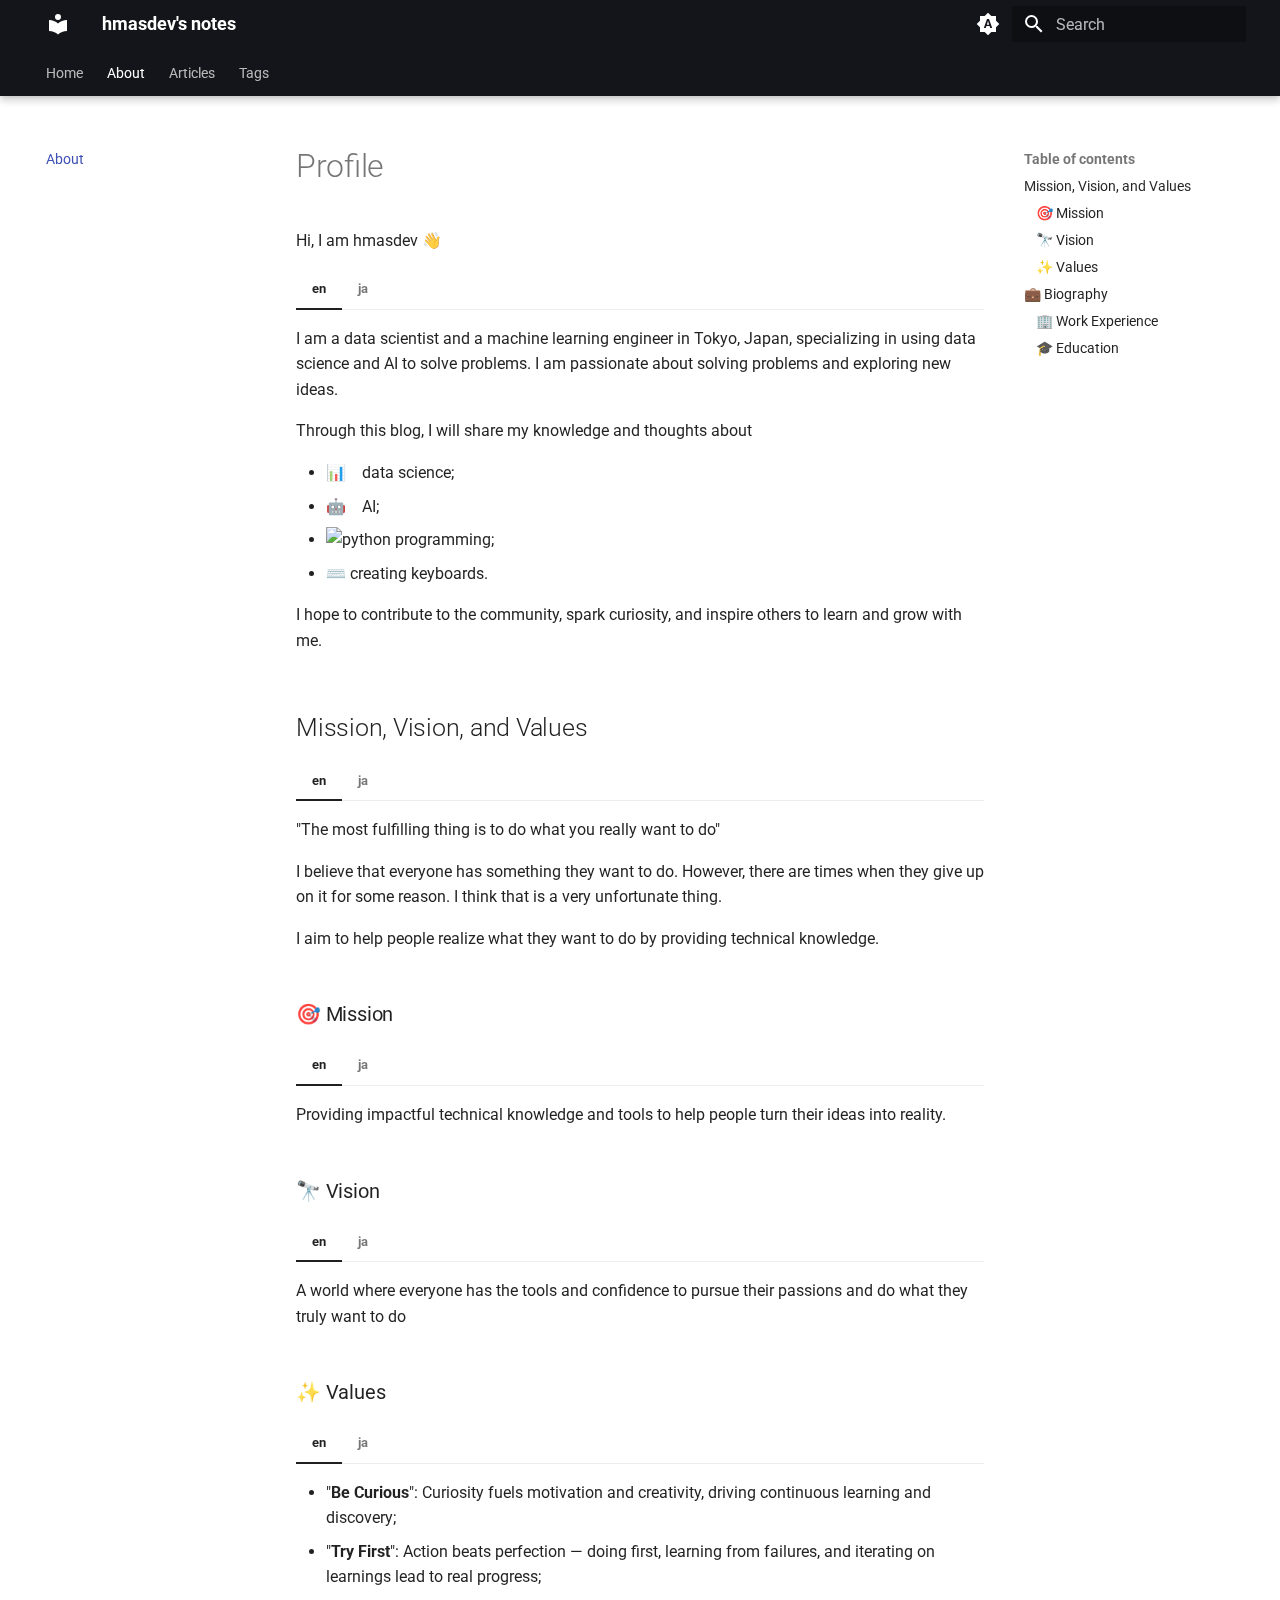
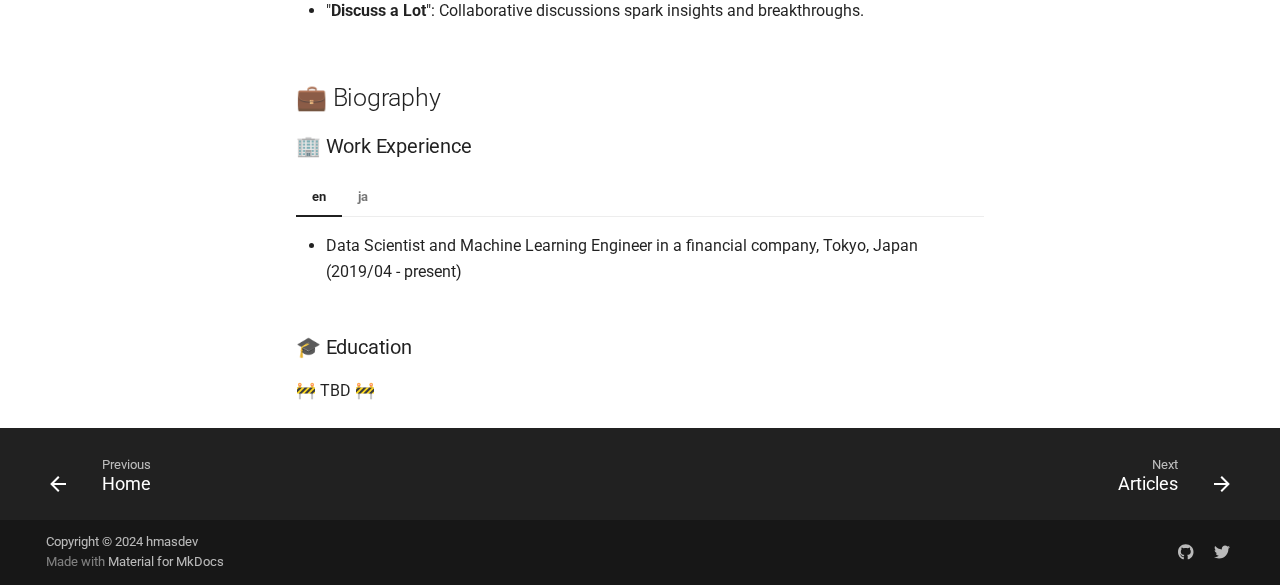
==== about/index.html @ c52a6cc3 "Deployed 535b705 with MkDocs version: 1.6.1" ====
<!doctype html>
<html lang="en" class="no-js">
  <head>
    
      <meta charset="utf-8">
      <meta name="viewport" content="width=device-width,initial-scale=1">
      
      
      
      
        <link rel="prev" href="..">
      
      
        <link rel="next" href="../articles/">
      
      
      <link rel="icon" href="../assets/images/favicon.png">
      <meta name="generator" content="mkdocs-1.6.1, mkdocs-material-9.5.45">
    
    
      
        <title>About - hmasdev's notes</title>
      
    
    
      <link rel="stylesheet" href="../assets/stylesheets/main.0253249f.min.css">
      
        
        <link rel="stylesheet" href="../assets/stylesheets/palette.06af60db.min.css">
      
      


    
    
      
    
    
      
        
        
        <link rel="preconnect" href="https://fonts.gstatic.com" crossorigin>
        <link rel="stylesheet" href="https://fonts.googleapis.com/css?family=Roboto:300,300i,400,400i,700,700i%7CRoboto+Mono:400,400i,700,700i&display=fallback">
        <style>:root{--md-text-font:"Roboto";--md-code-font:"Roboto Mono"}</style>
      
    
    
      <link rel="stylesheet" href="https://unpkg.com/katex@0/dist/katex.min.css">
    
      <link rel="stylesheet" href="https://cdn.jsdelivr.net/gh/devicons/devicon@latest/devicon.min.css">
    
    <script>__md_scope=new URL("..",location),__md_hash=e=>[...e].reduce(((e,_)=>(e<<5)-e+_.charCodeAt(0)),0),__md_get=(e,_=localStorage,t=__md_scope)=>JSON.parse(_.getItem(t.pathname+"."+e)),__md_set=(e,_,t=localStorage,a=__md_scope)=>{try{t.setItem(a.pathname+"."+e,JSON.stringify(_))}catch(e){}}</script>
    
      

    
    
    
  </head>
  
  
    
    
      
    
    
    
    
    <body dir="ltr" data-md-color-scheme="default" data-md-color-primary="black" data-md-color-accent="indigo">
  
    
    <input class="md-toggle" data-md-toggle="drawer" type="checkbox" id="__drawer" autocomplete="off">
    <input class="md-toggle" data-md-toggle="search" type="checkbox" id="__search" autocomplete="off">
    <label class="md-overlay" for="__drawer"></label>
    <div data-md-component="skip">
      
        
        <a href="#profile" class="md-skip">
          Skip to content
        </a>
      
    </div>
    <div data-md-component="announce">
      
    </div>
    
    
      

  

<header class="md-header md-header--shadow md-header--lifted" data-md-component="header">
  <nav class="md-header__inner md-grid" aria-label="Header">
    <a href=".." title="hmasdev&#39;s notes" class="md-header__button md-logo" aria-label="hmasdev's notes" data-md-component="logo">
      
  
  <svg xmlns="http://www.w3.org/2000/svg" viewBox="0 0 24 24"><path d="M12 8a3 3 0 0 0 3-3 3 3 0 0 0-3-3 3 3 0 0 0-3 3 3 3 0 0 0 3 3m0 3.54C9.64 9.35 6.5 8 3 8v11c3.5 0 6.64 1.35 9 3.54 2.36-2.19 5.5-3.54 9-3.54V8c-3.5 0-6.64 1.35-9 3.54"/></svg>

    </a>
    <label class="md-header__button md-icon" for="__drawer">
      
      <svg xmlns="http://www.w3.org/2000/svg" viewBox="0 0 24 24"><path d="M3 6h18v2H3zm0 5h18v2H3zm0 5h18v2H3z"/></svg>
    </label>
    <div class="md-header__title" data-md-component="header-title">
      <div class="md-header__ellipsis">
        <div class="md-header__topic">
          <span class="md-ellipsis">
            hmasdev's notes
          </span>
        </div>
        <div class="md-header__topic" data-md-component="header-topic">
          <span class="md-ellipsis">
            
              About
            
          </span>
        </div>
      </div>
    </div>
    
      
        <form class="md-header__option" data-md-component="palette">
  
    
    
    
    <input class="md-option" data-md-color-media="(prefers-color-scheme)" data-md-color-scheme="default" data-md-color-primary="black" data-md-color-accent="indigo"  aria-label="Switch to light mode"  type="radio" name="__palette" id="__palette_0">
    
      <label class="md-header__button md-icon" title="Switch to light mode" for="__palette_1" hidden>
        <svg xmlns="http://www.w3.org/2000/svg" viewBox="0 0 24 24"><path d="m14.3 16-.7-2h-3.2l-.7 2H7.8L11 7h2l3.2 9zM20 8.69V4h-4.69L12 .69 8.69 4H4v4.69L.69 12 4 15.31V20h4.69L12 23.31 15.31 20H20v-4.69L23.31 12zm-9.15 3.96h2.3L12 9z"/></svg>
      </label>
    
  
    
    
    
    <input class="md-option" data-md-color-media="(prefers-color-scheme: light)" data-md-color-scheme="default" data-md-color-primary="black" data-md-color-accent="indigo"  aria-label="Switch to dark mode"  type="radio" name="__palette" id="__palette_1">
    
      <label class="md-header__button md-icon" title="Switch to dark mode" for="__palette_2" hidden>
        <svg xmlns="http://www.w3.org/2000/svg" viewBox="0 0 24 24"><path d="M12 8a4 4 0 0 0-4 4 4 4 0 0 0 4 4 4 4 0 0 0 4-4 4 4 0 0 0-4-4m0 10a6 6 0 0 1-6-6 6 6 0 0 1 6-6 6 6 0 0 1 6 6 6 6 0 0 1-6 6m8-9.31V4h-4.69L12 .69 8.69 4H4v4.69L.69 12 4 15.31V20h4.69L12 23.31 15.31 20H20v-4.69L23.31 12z"/></svg>
      </label>
    
  
    
    
    
    <input class="md-option" data-md-color-media="(prefers-color-scheme: dark)" data-md-color-scheme="slate" data-md-color-primary="black" data-md-color-accent="indigo"  aria-label="Switch to system preference"  type="radio" name="__palette" id="__palette_2">
    
      <label class="md-header__button md-icon" title="Switch to system preference" for="__palette_0" hidden>
        <svg xmlns="http://www.w3.org/2000/svg" viewBox="0 0 24 24"><path d="M9 2c-1.05 0-2.05.16-3 .46 4.06 1.27 7 5.04 7 9.54s-2.94 8.27-7 9.54c.95.3 1.95.46 3 .46a10 10 0 0 0 10-10A10 10 0 0 0 9 2"/></svg>
      </label>
    
  
</form>
      
    
    
      <script>var palette=__md_get("__palette");if(palette&&palette.color){if("(prefers-color-scheme)"===palette.color.media){var media=matchMedia("(prefers-color-scheme: light)"),input=document.querySelector(media.matches?"[data-md-color-media='(prefers-color-scheme: light)']":"[data-md-color-media='(prefers-color-scheme: dark)']");palette.color.media=input.getAttribute("data-md-color-media"),palette.color.scheme=input.getAttribute("data-md-color-scheme"),palette.color.primary=input.getAttribute("data-md-color-primary"),palette.color.accent=input.getAttribute("data-md-color-accent")}for(var[key,value]of Object.entries(palette.color))document.body.setAttribute("data-md-color-"+key,value)}</script>
    
    
    
      <label class="md-header__button md-icon" for="__search">
        
        <svg xmlns="http://www.w3.org/2000/svg" viewBox="0 0 24 24"><path d="M9.5 3A6.5 6.5 0 0 1 16 9.5c0 1.61-.59 3.09-1.56 4.23l.27.27h.79l5 5-1.5 1.5-5-5v-.79l-.27-.27A6.52 6.52 0 0 1 9.5 16 6.5 6.5 0 0 1 3 9.5 6.5 6.5 0 0 1 9.5 3m0 2C7 5 5 7 5 9.5S7 14 9.5 14 14 12 14 9.5 12 5 9.5 5"/></svg>
      </label>
      <div class="md-search" data-md-component="search" role="dialog">
  <label class="md-search__overlay" for="__search"></label>
  <div class="md-search__inner" role="search">
    <form class="md-search__form" name="search">
      <input type="text" class="md-search__input" name="query" aria-label="Search" placeholder="Search" autocapitalize="off" autocorrect="off" autocomplete="off" spellcheck="false" data-md-component="search-query" required>
      <label class="md-search__icon md-icon" for="__search">
        
        <svg xmlns="http://www.w3.org/2000/svg" viewBox="0 0 24 24"><path d="M9.5 3A6.5 6.5 0 0 1 16 9.5c0 1.61-.59 3.09-1.56 4.23l.27.27h.79l5 5-1.5 1.5-5-5v-.79l-.27-.27A6.52 6.52 0 0 1 9.5 16 6.5 6.5 0 0 1 3 9.5 6.5 6.5 0 0 1 9.5 3m0 2C7 5 5 7 5 9.5S7 14 9.5 14 14 12 14 9.5 12 5 9.5 5"/></svg>
        
        <svg xmlns="http://www.w3.org/2000/svg" viewBox="0 0 24 24"><path d="M20 11v2H8l5.5 5.5-1.42 1.42L4.16 12l7.92-7.92L13.5 5.5 8 11z"/></svg>
      </label>
      <nav class="md-search__options" aria-label="Search">
        
        <button type="reset" class="md-search__icon md-icon" title="Clear" aria-label="Clear" tabindex="-1">
          
          <svg xmlns="http://www.w3.org/2000/svg" viewBox="0 0 24 24"><path d="M19 6.41 17.59 5 12 10.59 6.41 5 5 6.41 10.59 12 5 17.59 6.41 19 12 13.41 17.59 19 19 17.59 13.41 12z"/></svg>
        </button>
      </nav>
      
    </form>
    <div class="md-search__output">
      <div class="md-search__scrollwrap" tabindex="0" data-md-scrollfix>
        <div class="md-search-result" data-md-component="search-result">
          <div class="md-search-result__meta">
            Initializing search
          </div>
          <ol class="md-search-result__list" role="presentation"></ol>
        </div>
      </div>
    </div>
  </div>
</div>
    
    
  </nav>
  
    
      
<nav class="md-tabs" aria-label="Tabs" data-md-component="tabs">
  <div class="md-grid">
    <ul class="md-tabs__list">
      
        
  
  
  
    <li class="md-tabs__item">
      <a href=".." class="md-tabs__link">
        
  
    
  
  Home

      </a>
    </li>
  

      
        
  
  
    
  
  
    <li class="md-tabs__item md-tabs__item--active">
      <a href="./" class="md-tabs__link">
        
  
    
  
  About

      </a>
    </li>
  

      
        
  
  
  
    
    
      <li class="md-tabs__item">
        <a href="../articles/" class="md-tabs__link">
          
  
    
  
  Articles

        </a>
      </li>
    
  

      
        
  
  
  
    <li class="md-tabs__item">
      <a href="../tags/" class="md-tabs__link">
        
  
    
  
  Tags

      </a>
    </li>
  

      
    </ul>
  </div>
</nav>
    
  
</header>
    
    <div class="md-container" data-md-component="container">
      
      
        
      
      <main class="md-main" data-md-component="main">
        <div class="md-main__inner md-grid">
          
            
              
              <div class="md-sidebar md-sidebar--primary" data-md-component="sidebar" data-md-type="navigation" >
                <div class="md-sidebar__scrollwrap">
                  <div class="md-sidebar__inner">
                    


  


<nav class="md-nav md-nav--primary md-nav--lifted" aria-label="Navigation" data-md-level="0">
  <label class="md-nav__title" for="__drawer">
    <a href=".." title="hmasdev&#39;s notes" class="md-nav__button md-logo" aria-label="hmasdev's notes" data-md-component="logo">
      
  
  <svg xmlns="http://www.w3.org/2000/svg" viewBox="0 0 24 24"><path d="M12 8a3 3 0 0 0 3-3 3 3 0 0 0-3-3 3 3 0 0 0-3 3 3 3 0 0 0 3 3m0 3.54C9.64 9.35 6.5 8 3 8v11c3.5 0 6.64 1.35 9 3.54 2.36-2.19 5.5-3.54 9-3.54V8c-3.5 0-6.64 1.35-9 3.54"/></svg>

    </a>
    hmasdev's notes
  </label>
  
  <ul class="md-nav__list" data-md-scrollfix>
    
      
      
  
  
  
  
    <li class="md-nav__item">
      <a href=".." class="md-nav__link">
        
  
  <span class="md-ellipsis">
    Home
  </span>
  

      </a>
    </li>
  

    
      
      
  
  
    
  
  
  
    <li class="md-nav__item md-nav__item--active">
      
      <input class="md-nav__toggle md-toggle" type="checkbox" id="__toc">
      
      
        
      
      
        <label class="md-nav__link md-nav__link--active" for="__toc">
          
  
  <span class="md-ellipsis">
    About
  </span>
  

          <span class="md-nav__icon md-icon"></span>
        </label>
      
      <a href="./" class="md-nav__link md-nav__link--active">
        
  
  <span class="md-ellipsis">
    About
  </span>
  

      </a>
      
        

<nav class="md-nav md-nav--secondary" aria-label="Table of contents">
  
  
  
    
  
  
    <label class="md-nav__title" for="__toc">
      <span class="md-nav__icon md-icon"></span>
      Table of contents
    </label>
    <ul class="md-nav__list" data-md-component="toc" data-md-scrollfix>
      
        <li class="md-nav__item">
  <a href="#mission-vision-and-values" class="md-nav__link">
    <span class="md-ellipsis">
      Mission, Vision, and Values
    </span>
  </a>
  
    <nav class="md-nav" aria-label="Mission, Vision, and Values">
      <ul class="md-nav__list">
        
          <li class="md-nav__item">
  <a href="#mission" class="md-nav__link">
    <span class="md-ellipsis">
      🎯 Mission
    </span>
  </a>
  
</li>
        
          <li class="md-nav__item">
  <a href="#vision" class="md-nav__link">
    <span class="md-ellipsis">
      🔭 Vision
    </span>
  </a>
  
</li>
        
          <li class="md-nav__item">
  <a href="#values" class="md-nav__link">
    <span class="md-ellipsis">
      ✨ Values
    </span>
  </a>
  
</li>
        
      </ul>
    </nav>
  
</li>
      
        <li class="md-nav__item">
  <a href="#biography" class="md-nav__link">
    <span class="md-ellipsis">
      💼 Biography
    </span>
  </a>
  
    <nav class="md-nav" aria-label="💼 Biography">
      <ul class="md-nav__list">
        
          <li class="md-nav__item">
  <a href="#work-experience" class="md-nav__link">
    <span class="md-ellipsis">
      🏢 Work Experience
    </span>
  </a>
  
</li>
        
          <li class="md-nav__item">
  <a href="#education" class="md-nav__link">
    <span class="md-ellipsis">
      🎓 Education
    </span>
  </a>
  
</li>
        
      </ul>
    </nav>
  
</li>
      
    </ul>
  
</nav>
      
    </li>
  

    
      
      
  
  
  
  
    
    
      
        
          
        
      
        
          
        
      
        
      
        
      
    
    
      
      
        
      
    
    
    <li class="md-nav__item md-nav__item--nested">
      
        
        
        <input class="md-nav__toggle md-toggle " type="checkbox" id="__nav_3" >
        
          
          
          <div class="md-nav__link md-nav__container">
            <a href="../articles/" class="md-nav__link ">
              
  
  <span class="md-ellipsis">
    Articles
  </span>
  

            </a>
            
              
              <label class="md-nav__link " for="__nav_3" id="__nav_3_label" tabindex="0">
                <span class="md-nav__icon md-icon"></span>
              </label>
            
          </div>
        
        <nav class="md-nav" data-md-level="1" aria-labelledby="__nav_3_label" aria-expanded="false">
          <label class="md-nav__title" for="__nav_3">
            <span class="md-nav__icon md-icon"></span>
            Articles
          </label>
          <ul class="md-nav__list" data-md-scrollfix>
            
              
            
              
                
  
  
  
  
    <li class="md-nav__item">
      <a href="../articles/externals/" class="md-nav__link">
        
  
  <span class="md-ellipsis">
    Externalss
  </span>
  

      </a>
    </li>
  

              
            
              
                
  
  
  
  
    
    
      
        
      
    
    
      
      
        
      
    
    
    <li class="md-nav__item md-nav__item--nested">
      
        
        
        <input class="md-nav__toggle md-toggle " type="checkbox" id="__nav_3_3" >
        
          
          <label class="md-nav__link" for="__nav_3_3" id="__nav_3_3_label" tabindex="0">
            
  
  <span class="md-ellipsis">
    Archive
  </span>
  

            <span class="md-nav__icon md-icon"></span>
          </label>
        
        <nav class="md-nav" data-md-level="2" aria-labelledby="__nav_3_3_label" aria-expanded="false">
          <label class="md-nav__title" for="__nav_3_3">
            <span class="md-nav__icon md-icon"></span>
            Archive
          </label>
          <ul class="md-nav__list" data-md-scrollfix>
            
              
                
  
  
  
    
  
  
    <li class="md-nav__item">
      <a href="../articles/archive/2024/" class="md-nav__link">
        
  
  <span class="md-ellipsis">
    2024
  </span>
  

      </a>
    </li>
  

              
            
          </ul>
        </nav>
      
    </li>
  

              
            
              
                
  
  
  
  
    
    
      
        
      
    
    
      
      
        
      
    
    
    <li class="md-nav__item md-nav__item--nested">
      
        
        
        <input class="md-nav__toggle md-toggle " type="checkbox" id="__nav_3_4" >
        
          
          <label class="md-nav__link" for="__nav_3_4" id="__nav_3_4_label" tabindex="0">
            
  
  <span class="md-ellipsis">
    Categories
  </span>
  

            <span class="md-nav__icon md-icon"></span>
          </label>
        
        <nav class="md-nav" data-md-level="2" aria-labelledby="__nav_3_4_label" aria-expanded="false">
          <label class="md-nav__title" for="__nav_3_4">
            <span class="md-nav__icon md-icon"></span>
            Categories
          </label>
          <ul class="md-nav__list" data-md-scrollfix>
            
              
                
  
  
  
    
  
  
    <li class="md-nav__item">
      <a href="../articles/category/data-science/" class="md-nav__link">
        
  
  <span class="md-ellipsis">
    Data Science
  </span>
  

      </a>
    </li>
  

              
            
          </ul>
        </nav>
      
    </li>
  

              
            
          </ul>
        </nav>
      
    </li>
  

    
      
      
  
  
  
  
    <li class="md-nav__item">
      <a href="../tags/" class="md-nav__link">
        
  
  <span class="md-ellipsis">
    Tags
  </span>
  

      </a>
    </li>
  

    
  </ul>
</nav>
                  </div>
                </div>
              </div>
            
            
              
              <div class="md-sidebar md-sidebar--secondary" data-md-component="sidebar" data-md-type="toc" >
                <div class="md-sidebar__scrollwrap">
                  <div class="md-sidebar__inner">
                    

<nav class="md-nav md-nav--secondary" aria-label="Table of contents">
  
  
  
    
  
  
    <label class="md-nav__title" for="__toc">
      <span class="md-nav__icon md-icon"></span>
      Table of contents
    </label>
    <ul class="md-nav__list" data-md-component="toc" data-md-scrollfix>
      
        <li class="md-nav__item">
  <a href="#mission-vision-and-values" class="md-nav__link">
    <span class="md-ellipsis">
      Mission, Vision, and Values
    </span>
  </a>
  
    <nav class="md-nav" aria-label="Mission, Vision, and Values">
      <ul class="md-nav__list">
        
          <li class="md-nav__item">
  <a href="#mission" class="md-nav__link">
    <span class="md-ellipsis">
      🎯 Mission
    </span>
  </a>
  
</li>
        
          <li class="md-nav__item">
  <a href="#vision" class="md-nav__link">
    <span class="md-ellipsis">
      🔭 Vision
    </span>
  </a>
  
</li>
        
          <li class="md-nav__item">
  <a href="#values" class="md-nav__link">
    <span class="md-ellipsis">
      ✨ Values
    </span>
  </a>
  
</li>
        
      </ul>
    </nav>
  
</li>
      
        <li class="md-nav__item">
  <a href="#biography" class="md-nav__link">
    <span class="md-ellipsis">
      💼 Biography
    </span>
  </a>
  
    <nav class="md-nav" aria-label="💼 Biography">
      <ul class="md-nav__list">
        
          <li class="md-nav__item">
  <a href="#work-experience" class="md-nav__link">
    <span class="md-ellipsis">
      🏢 Work Experience
    </span>
  </a>
  
</li>
        
          <li class="md-nav__item">
  <a href="#education" class="md-nav__link">
    <span class="md-ellipsis">
      🎓 Education
    </span>
  </a>
  
</li>
        
      </ul>
    </nav>
  
</li>
      
    </ul>
  
</nav>
                  </div>
                </div>
              </div>
            
          
          
            <div class="md-content" data-md-component="content">
              <article class="md-content__inner md-typeset">
                
                  


<h1 id="profile">Profile</h1>
<p>Hi, I am hmasdev 👋</p>
<div class="tabbed-set tabbed-alternate" data-tabs="1:2"><input checked="checked" id="__tabbed_1_1" name="__tabbed_1" type="radio" /><input id="__tabbed_1_2" name="__tabbed_1" type="radio" /><div class="tabbed-labels"><label for="__tabbed_1_1">en</label><label for="__tabbed_1_2">ja</label></div>
<div class="tabbed-content">
<div class="tabbed-block">
<p>I am a data scientist and a machine learning engineer in Tokyo, Japan, specializing in using data science and AI to solve problems.
I am passionate about solving problems and exploring new ideas.</p>
<p>Through this blog, I will share my knowledge and thoughts about</p>
<ul>
<li>📊　data science;</li>
<li>🤖　AI;</li>
<li><img src="https://cdn.jsdelivr.net/gh/devicons/devicon@latest/icons/python/python-original.svg" alt="python" width="20" height="20"/>  programming;</li>
<li>⌨️ creating keyboards.</li>
</ul>
<p>I hope to contribute to the community, spark curiosity, and inspire others to learn and grow with me.</p>
</div>
<div class="tabbed-block">
<p>東京在住のデータサイエンティスト・機械学習エンジニア。</p>
<p>データサイエンスやAIを用いた課題解決、新しいアイデアの探求に奮闘。</p>
<p>このブログを通じて、以下のテーマのついてメモ・忘備録を執筆していきます。</p>
<ul>
<li>📊 データサイエンス、</li>
<li>🤖 AI、</li>
<li><img src="https://cdn.jsdelivr.net/gh/devicons/devicon@latest/icons/python/python-original.svg" alt="python" width="20" height="20"/>  プログラミング、</li>
<li>自作キーボード ⌨️。</li>
</ul>
<p>技術コミュニティへの貢献し、他の方々が学び、成長の機会に繋がれば...！</p>
</div>
</div>
</div>
<h2 id="mission-vision-and-values">Mission, Vision, and Values</h2>
<div class="tabbed-set tabbed-alternate" data-tabs="2:2"><input checked="checked" id="__tabbed_2_1" name="__tabbed_2" type="radio" /><input id="__tabbed_2_2" name="__tabbed_2" type="radio" /><div class="tabbed-labels"><label for="__tabbed_2_1">en</label><label for="__tabbed_2_2">ja</label></div>
<div class="tabbed-content">
<div class="tabbed-block">
<p>"The most fulfilling thing is to do what you really want to do"</p>
<p>I believe that everyone has something they want to do. However, there are times when they give up on it for some reason. I think that is a very unfortunate thing.</p>
<p>I aim to help people realize what they want to do by providing technical knowledge.</p>
</div>
<div class="tabbed-block">
<p>"本当にやりたいことをやるのが一番"</p>
<p>誰しもやりたいことがある。しかし、何らかの理由でそれを諦めてしまうことがある。それは非常に残念なことだと思う。</p>
<p>私は、技術的な知見を提供することで、やりたいことを実現するお手伝いをすることを目指しています。</p>
</div>
</div>
</div>
<h3 id="mission">🎯 Mission</h3>
<div class="tabbed-set tabbed-alternate" data-tabs="3:2"><input checked="checked" id="__tabbed_3_1" name="__tabbed_3" type="radio" /><input id="__tabbed_3_2" name="__tabbed_3" type="radio" /><div class="tabbed-labels"><label for="__tabbed_3_1">en</label><label for="__tabbed_3_2">ja</label></div>
<div class="tabbed-content">
<div class="tabbed-block">
<p>Providing impactful technical knowledge and tools to help people turn their ideas into reality.</p>
</div>
<div class="tabbed-block">
<p>人々がアイデアを実現するための技術的な知識とツールを提供する。</p>
</div>
</div>
</div>
<h3 id="vision">🔭 Vision</h3>
<div class="tabbed-set tabbed-alternate" data-tabs="4:2"><input checked="checked" id="__tabbed_4_1" name="__tabbed_4" type="radio" /><input id="__tabbed_4_2" name="__tabbed_4" type="radio" /><div class="tabbed-labels"><label for="__tabbed_4_1">en</label><label for="__tabbed_4_2">ja</label></div>
<div class="tabbed-content">
<div class="tabbed-block">
<p>A world where everyone has the tools and confidence to pursue their passions and do what they truly want to do</p>
</div>
<div class="tabbed-block">
<p>誰もが本当にやりたいことを追求し、それを実現することができる世界</p>
</div>
</div>
</div>
<h3 id="values">✨ Values</h3>
<div class="tabbed-set tabbed-alternate" data-tabs="5:2"><input checked="checked" id="__tabbed_5_1" name="__tabbed_5" type="radio" /><input id="__tabbed_5_2" name="__tabbed_5" type="radio" /><div class="tabbed-labels"><label for="__tabbed_5_1">en</label><label for="__tabbed_5_2">ja</label></div>
<div class="tabbed-content">
<div class="tabbed-block">
<ul>
<li>"<strong>Be Curious</strong>": Curiosity fuels motivation and creativity, driving continuous learning and discovery;</li>
<li>"<strong>Try First</strong>": Action beats perfection — doing first, learning from failures, and iterating on learnings lead to real progress;</li>
<li>"<strong>Discuss a Lot</strong>": Collaborative discussions spark insights and breakthroughs.</li>
</ul>
</div>
<div class="tabbed-block">
<ul>
<li>"<strong>好奇心旺盛たれ</strong>": 好奇心はモチベーションと創造性、継続的な学びと発見の原動力;</li>
<li>"<strong>まずはやってみる</strong>": 完璧を目指すよりも先に行動する方が勝る — 失敗から学び、学びを活かす反復が本当の進歩に;</li>
<li>"<strong>活発に意見交換しよう</strong>": 活発な意見交換は多くの気づきをもたらし、ブレークスルーの種となる。</li>
</ul>
</div>
</div>
</div>
<h2 id="biography">💼 Biography</h2>
<h3 id="work-experience">🏢 Work Experience</h3>
<div class="tabbed-set tabbed-alternate" data-tabs="6:2"><input checked="checked" id="__tabbed_6_1" name="__tabbed_6" type="radio" /><input id="__tabbed_6_2" name="__tabbed_6" type="radio" /><div class="tabbed-labels"><label for="__tabbed_6_1">en</label><label for="__tabbed_6_2">ja</label></div>
<div class="tabbed-content">
<div class="tabbed-block">
<ul>
<li>Data Scientist and Machine Learning Engineer in a financial company, Tokyo, Japan (2019/04 - present)</li>
</ul>
</div>
<div class="tabbed-block">
<ul>
<li>金融機関におけるデータサイエンティスト・機械学習エンジニア (2019/04 - 現在)</li>
</ul>
</div>
</div>
</div>
<h3 id="education">🎓 Education</h3>
<p>🚧 TBD 🚧</p>







  
  






                
              </article>
            </div>
          
          
  <script>var tabs=__md_get("__tabs");if(Array.isArray(tabs))e:for(var set of document.querySelectorAll(".tabbed-set")){var labels=set.querySelector(".tabbed-labels");for(var tab of tabs)for(var label of labels.getElementsByTagName("label"))if(label.innerText.trim()===tab){var input=document.getElementById(label.htmlFor);input.checked=!0;continue e}}</script>

<script>var target=document.getElementById(location.hash.slice(1));target&&target.name&&(target.checked=target.name.startsWith("__tabbed_"))</script>
        </div>
        
          <button type="button" class="md-top md-icon" data-md-component="top" hidden>
  
  <svg xmlns="http://www.w3.org/2000/svg" viewBox="0 0 24 24"><path d="M13 20h-2V8l-5.5 5.5-1.42-1.42L12 4.16l7.92 7.92-1.42 1.42L13 8z"/></svg>
  Back to top
</button>
        
      </main>
      
        <footer class="md-footer">
  
    
      
      <nav class="md-footer__inner md-grid" aria-label="Footer" >
        
          
          <a href=".." class="md-footer__link md-footer__link--prev" aria-label="Previous: Home">
            <div class="md-footer__button md-icon">
              
              <svg xmlns="http://www.w3.org/2000/svg" viewBox="0 0 24 24"><path d="M20 11v2H8l5.5 5.5-1.42 1.42L4.16 12l7.92-7.92L13.5 5.5 8 11z"/></svg>
            </div>
            <div class="md-footer__title">
              <span class="md-footer__direction">
                Previous
              </span>
              <div class="md-ellipsis">
                Home
              </div>
            </div>
          </a>
        
        
          
          <a href="../articles/" class="md-footer__link md-footer__link--next" aria-label="Next: Articles">
            <div class="md-footer__title">
              <span class="md-footer__direction">
                Next
              </span>
              <div class="md-ellipsis">
                Articles
              </div>
            </div>
            <div class="md-footer__button md-icon">
              
              <svg xmlns="http://www.w3.org/2000/svg" viewBox="0 0 24 24"><path d="M4 11v2h12l-5.5 5.5 1.42 1.42L19.84 12l-7.92-7.92L10.5 5.5 16 11z"/></svg>
            </div>
          </a>
        
      </nav>
    
  
  <div class="md-footer-meta md-typeset">
    <div class="md-footer-meta__inner md-grid">
      <div class="md-copyright">
  
    <div class="md-copyright__highlight">
      Copyright &copy; 2024 hmasdev
    </div>
  
  
    Made with
    <a href="https://squidfunk.github.io/mkdocs-material/" target="_blank" rel="noopener">
      Material for MkDocs
    </a>
  
</div>
      
        <div class="md-social">
  
    
    
    
    
      
      
    
    <a href="https://github.com/hmasdev" target="_blank" rel="noopener" title="github.com" class="md-social__link">
      <svg xmlns="http://www.w3.org/2000/svg" viewBox="0 0 496 512"><!--! Font Awesome Free 6.6.0 by @fontawesome - https://fontawesome.com License - https://fontawesome.com/license/free (Icons: CC BY 4.0, Fonts: SIL OFL 1.1, Code: MIT License) Copyright 2024 Fonticons, Inc.--><path d="M165.9 397.4c0 2-2.3 3.6-5.2 3.6-3.3.3-5.6-1.3-5.6-3.6 0-2 2.3-3.6 5.2-3.6 3-.3 5.6 1.3 5.6 3.6m-31.1-4.5c-.7 2 1.3 4.3 4.3 4.9 2.6 1 5.6 0 6.2-2s-1.3-4.3-4.3-5.2c-2.6-.7-5.5.3-6.2 2.3m44.2-1.7c-2.9.7-4.9 2.6-4.6 4.9.3 2 2.9 3.3 5.9 2.6 2.9-.7 4.9-2.6 4.6-4.6-.3-1.9-3-3.2-5.9-2.9M244.8 8C106.1 8 0 113.3 0 252c0 110.9 69.8 205.8 169.5 239.2 12.8 2.3 17.3-5.6 17.3-12.1 0-6.2-.3-40.4-.3-61.4 0 0-70 15-84.7-29.8 0 0-11.4-29.1-27.8-36.6 0 0-22.9-15.7 1.6-15.4 0 0 24.9 2 38.6 25.8 21.9 38.6 58.6 27.5 72.9 20.9 2.3-16 8.8-27.1 16-33.7-55.9-6.2-112.3-14.3-112.3-110.5 0-27.5 7.6-41.3 23.6-58.9-2.6-6.5-11.1-33.3 2.6-67.9 20.9-6.5 69 27 69 27 20-5.6 41.5-8.5 62.8-8.5s42.8 2.9 62.8 8.5c0 0 48.1-33.6 69-27 13.7 34.7 5.2 61.4 2.6 67.9 16 17.7 25.8 31.5 25.8 58.9 0 96.5-58.9 104.2-114.8 110.5 9.2 7.9 17 22.9 17 46.4 0 33.7-.3 75.4-.3 83.6 0 6.5 4.6 14.4 17.3 12.1C428.2 457.8 496 362.9 496 252 496 113.3 383.5 8 244.8 8M97.2 352.9c-1.3 1-1 3.3.7 5.2 1.6 1.6 3.9 2.3 5.2 1 1.3-1 1-3.3-.7-5.2-1.6-1.6-3.9-2.3-5.2-1m-10.8-8.1c-.7 1.3.3 2.9 2.3 3.9 1.6 1 3.6.7 4.3-.7.7-1.3-.3-2.9-2.3-3.9-2-.6-3.6-.3-4.3.7m32.4 35.6c-1.6 1.3-1 4.3 1.3 6.2 2.3 2.3 5.2 2.6 6.5 1 1.3-1.3.7-4.3-1.3-6.2-2.2-2.3-5.2-2.6-6.5-1m-11.4-14.7c-1.6 1-1.6 3.6 0 5.9s4.3 3.3 5.6 2.3c1.6-1.3 1.6-3.9 0-6.2-1.4-2.3-4-3.3-5.6-2"/></svg>
    </a>
  
    
    
    
    
      
      
    
    <a href="https://x.com/hmdev3" target="_blank" rel="noopener" title="x.com" class="md-social__link">
      <svg xmlns="http://www.w3.org/2000/svg" viewBox="0 0 512 512"><!--! Font Awesome Free 6.6.0 by @fontawesome - https://fontawesome.com License - https://fontawesome.com/license/free (Icons: CC BY 4.0, Fonts: SIL OFL 1.1, Code: MIT License) Copyright 2024 Fonticons, Inc.--><path d="M459.37 151.716c.325 4.548.325 9.097.325 13.645 0 138.72-105.583 298.558-298.558 298.558-59.452 0-114.68-17.219-161.137-47.106 8.447.974 16.568 1.299 25.34 1.299 49.055 0 94.213-16.568 130.274-44.832-46.132-.975-84.792-31.188-98.112-72.772 6.498.974 12.995 1.624 19.818 1.624 9.421 0 18.843-1.3 27.614-3.573-48.081-9.747-84.143-51.98-84.143-102.985v-1.299c13.969 7.797 30.214 12.67 47.431 13.319-28.264-18.843-46.781-51.005-46.781-87.391 0-19.492 5.197-37.36 14.294-52.954 51.655 63.675 129.3 105.258 216.365 109.807-1.624-7.797-2.599-15.918-2.599-24.04 0-57.828 46.782-104.934 104.934-104.934 30.213 0 57.502 12.67 76.67 33.137 23.715-4.548 46.456-13.32 66.599-25.34-7.798 24.366-24.366 44.833-46.132 57.827 21.117-2.273 41.584-8.122 60.426-16.243-14.292 20.791-32.161 39.308-52.628 54.253"/></svg>
    </a>
  
</div>
      
    </div>
  </div>
</footer>
      
    </div>
    <div class="md-dialog" data-md-component="dialog">
      <div class="md-dialog__inner md-typeset"></div>
    </div>
    
    
    <script id="__config" type="application/json">{"base": "..", "features": ["content.tabs.link", "navigation.footer", "navigation.indexes", "navigation.sections", "navigation.tabs", "navigation.tabs.path", "navigation.tabs.sticky", "navigation.top", "navigation.tracking"], "search": "../assets/javascripts/workers/search.6ce7567c.min.js", "translations": {"clipboard.copied": "Copied to clipboard", "clipboard.copy": "Copy to clipboard", "search.result.more.one": "1 more on this page", "search.result.more.other": "# more on this page", "search.result.none": "No matching documents", "search.result.one": "1 matching document", "search.result.other": "# matching documents", "search.result.placeholder": "Type to start searching", "search.result.term.missing": "Missing", "select.version": "Select version"}}</script>
    
    
      <script src="../assets/javascripts/bundle.83f73b43.min.js"></script>
      
        <script src="../javascripts/mathajax.js"></script>
      
        <script src="../javascripts/katex.js"></script>
      
        <script src="https://unpkg.com/katex@0/dist/katex.min.js"></script>
      
        <script src="https://unpkg.com/katex@0/dist/contrib/auto-render.min.js"></script>
      
    
  </body>
</html>
---- assets/stylesheets/main.0253249f.min.css ----
@charset "UTF-8";html{-webkit-text-size-adjust:none;-moz-text-size-adjust:none;text-size-adjust:none;box-sizing:border-box}*,:after,:before{box-sizing:inherit}@media (prefers-reduced-motion){*,:after,:before{transition:none!important}}body{margin:0}a,button,input,label{-webkit-tap-highlight-color:transparent}a{color:inherit;text-decoration:none}hr{border:0;box-sizing:initial;display:block;height:.05rem;overflow:visible;padding:0}small{font-size:80%}sub,sup{line-height:1em}img{border-style:none}table{border-collapse:initial;border-spacing:0}td,th{font-weight:400;vertical-align:top}button{background:#0000;border:0;font-family:inherit;font-size:inherit;margin:0;padding:0}input{border:0;outline:none}:root{--md-primary-fg-color:#4051b5;--md-primary-fg-color--light:#5d6cc0;--md-primary-fg-color--dark:#303fa1;--md-primary-bg-color:#fff;--md-primary-bg-color--light:#ffffffb3;--md-accent-fg-color:#526cfe;--md-accent-fg-color--transparent:#526cfe1a;--md-accent-bg-color:#fff;--md-accent-bg-color--light:#ffffffb3}[data-md-color-scheme=default]{color-scheme:light}[data-md-color-scheme=default] img[src$="#gh-dark-mode-only"],[data-md-color-scheme=default] img[src$="#only-dark"]{display:none}:root,[data-md-color-scheme=default]{--md-hue:225deg;--md-default-fg-color:#000000de;--md-default-fg-color--light:#0000008a;--md-default-fg-color--lighter:#00000052;--md-default-fg-color--lightest:#00000012;--md-default-bg-color:#fff;--md-default-bg-color--light:#ffffffb3;--md-default-bg-color--lighter:#ffffff4d;--md-default-bg-color--lightest:#ffffff1f;--md-code-fg-color:#36464e;--md-code-bg-color:#f5f5f5;--md-code-hl-color:#4287ff;--md-code-hl-color--light:#4287ff1a;--md-code-hl-number-color:#d52a2a;--md-code-hl-special-color:#db1457;--md-code-hl-function-color:#a846b9;--md-code-hl-constant-color:#6e59d9;--md-code-hl-keyword-color:#3f6ec6;--md-code-hl-string-color:#1c7d4d;--md-code-hl-name-color:var(--md-code-fg-color);--md-code-hl-operator-color:var(--md-default-fg-color--light);--md-code-hl-punctuation-color:var(--md-default-fg-color--light);--md-code-hl-comment-color:var(--md-default-fg-color--light);--md-code-hl-generic-color:var(--md-default-fg-color--light);--md-code-hl-variable-color:var(--md-default-fg-color--light);--md-typeset-color:var(--md-default-fg-color);--md-typeset-a-color:var(--md-primary-fg-color);--md-typeset-del-color:#f5503d26;--md-typeset-ins-color:#0bd57026;--md-typeset-kbd-color:#fafafa;--md-typeset-kbd-accent-color:#fff;--md-typeset-kbd-border-color:#b8b8b8;--md-typeset-mark-color:#ffff0080;--md-typeset-table-color:#0000001f;--md-typeset-table-color--light:rgba(0,0,0,.035);--md-admonition-fg-color:var(--md-default-fg-color);--md-admonition-bg-color:var(--md-default-bg-color);--md-warning-fg-color:#000000de;--md-warning-bg-color:#ff9;--md-footer-fg-color:#fff;--md-footer-fg-color--light:#ffffffb3;--md-footer-fg-color--lighter:#ffffff73;--md-footer-bg-color:#000000de;--md-footer-bg-color--dark:#00000052;--md-shadow-z1:0 0.2rem 0.5rem #0000000d,0 0 0.05rem #0000001a;--md-shadow-z2:0 0.2rem 0.5rem #0000001a,0 0 0.05rem #00000040;--md-shadow-z3:0 0.2rem 0.5rem #0003,0 0 0.05rem #00000059}.md-icon svg{fill:currentcolor;display:block;height:1.2rem;width:1.2rem}body{-webkit-font-smoothing:antialiased;-moz-osx-font-smoothing:grayscale;--md-text-font-family:var(--md-text-font,_),-apple-system,BlinkMacSystemFont,Helvetica,Arial,sans-serif;--md-code-font-family:var(--md-code-font,_),SFMono-Regular,Consolas,Menlo,monospace}aside,body,input{font-feature-settings:"kern","liga";color:var(--md-typeset-color);font-family:var(--md-text-font-family)}code,kbd,pre{font-feature-settings:"kern";font-family:var(--md-code-font-family)}:root{--md-typeset-table-sort-icon:url('data:image/svg+xml;charset=utf-8,<svg xmlns="http://www.w3.org/2000/svg" viewBox="0 0 24 24"><path d="m18 21-4-4h3V7h-3l4-4 4 4h-3v10h3M2 19v-2h10v2M2 13v-2h7v2M2 7V5h4v2z"/></svg>');--md-typeset-table-sort-icon--asc:url('data:image/svg+xml;charset=utf-8,<svg xmlns="http://www.w3.org/2000/svg" viewBox="0 0 24 24"><path d="M19 17h3l-4 4-4-4h3V3h2M2 17h10v2H2M6 5v2H2V5m0 6h7v2H2z"/></svg>');--md-typeset-table-sort-icon--desc:url('data:image/svg+xml;charset=utf-8,<svg xmlns="http://www.w3.org/2000/svg" viewBox="0 0 24 24"><path d="M19 7h3l-4-4-4 4h3v14h2M2 17h10v2H2M6 5v2H2V5m0 6h7v2H2z"/></svg>')}.md-typeset{-webkit-print-color-adjust:exact;color-adjust:exact;font-size:.8rem;line-height:1.6}@media print{.md-typeset{font-size:.68rem}}.md-typeset blockquote,.md-typeset dl,.md-typeset figure,.md-typeset ol,.md-typeset pre,.md-typeset ul{margin-bottom:1em;margin-top:1em}.md-typeset h1{color:var(--md-default-fg-color--light);font-size:2em;line-height:1.3;margin:0 0 1.25em}.md-typeset h1,.md-typeset h2{font-weight:300;letter-spacing:-.01em}.md-typeset h2{font-size:1.5625em;line-height:1.4;margin:1.6em 0 .64em}.md-typeset h3{font-size:1.25em;font-weight:400;letter-spacing:-.01em;line-height:1.5;margin:1.6em 0 .8em}.md-typeset h2+h3{margin-top:.8em}.md-typeset h4{font-weight:700;letter-spacing:-.01em;margin:1em 0}.md-typeset h5,.md-typeset h6{color:var(--md-default-fg-color--light);font-size:.8em;font-weight:700;letter-spacing:-.01em;margin:1.25em 0}.md-typeset h5{text-transform:uppercase}.md-typeset hr{border-bottom:.05rem solid var(--md-default-fg-color--lightest);display:flow-root;margin:1.5em 0}.md-typeset a{color:var(--md-typeset-a-color);word-break:break-word}.md-typeset a,.md-typeset a:before{transition:color 125ms}.md-typeset a:focus,.md-typeset a:hover{color:var(--md-accent-fg-color)}.md-typeset a:focus code,.md-typeset a:hover code{background-color:var(--md-accent-fg-color--transparent)}.md-typeset a code{color:currentcolor;transition:background-color 125ms}.md-typeset a.focus-visible{outline-color:var(--md-accent-fg-color);outline-offset:.2rem}.md-typeset code,.md-typeset kbd,.md-typeset pre{color:var(--md-code-fg-color);direction:ltr;font-variant-ligatures:none}@media print{.md-typeset code,.md-typeset kbd,.md-typeset pre{white-space:pre-wrap}}.md-typeset code{background-color:var(--md-code-bg-color);border-radius:.1rem;-webkit-box-decoration-break:clone;box-decoration-break:clone;font-size:.85em;padding:0 .2941176471em;word-break:break-word}.md-typeset code:not(.focus-visible){-webkit-tap-highlight-color:transparent;outline:none}.md-typeset pre{display:flow-root;line-height:1.4;position:relative}.md-typeset pre>code{-webkit-box-decoration-break:slice;box-decoration-break:slice;box-shadow:none;display:block;margin:0;outline-color:var(--md-accent-fg-color);overflow:auto;padding:.7720588235em 1.1764705882em;scrollbar-color:var(--md-default-fg-color--lighter) #0000;scrollbar-width:thin;touch-action:auto;word-break:normal}.md-typeset pre>code:hover{scrollbar-color:var(--md-accent-fg-color) #0000}.md-typeset pre>code::-webkit-scrollbar{height:.2rem;width:.2rem}.md-typeset pre>code::-webkit-scrollbar-thumb{background-color:var(--md-default-fg-color--lighter)}.md-typeset pre>code::-webkit-scrollbar-thumb:hover{background-color:var(--md-accent-fg-color)}.md-typeset kbd{background-color:var(--md-typeset-kbd-color);border-radius:.1rem;box-shadow:0 .1rem 0 .05rem var(--md-typeset-kbd-border-color),0 .1rem 0 var(--md-typeset-kbd-border-color),0 -.1rem .2rem var(--md-typeset-kbd-accent-color) inset;color:var(--md-default-fg-color);display:inline-block;font-size:.75em;padding:0 .6666666667em;vertical-align:text-top;word-break:break-word}.md-typeset mark{background-color:var(--md-typeset-mark-color);-webkit-box-decoration-break:clone;box-decoration-break:clone;color:inherit;word-break:break-word}.md-typeset abbr{border-bottom:.05rem dotted var(--md-default-fg-color--light);cursor:help;text-decoration:none}.md-typeset small{opacity:.75}[dir=ltr] .md-typeset sub,[dir=ltr] .md-typeset sup{margin-left:.078125em}[dir=rtl] .md-typeset sub,[dir=rtl] .md-typeset sup{margin-right:.078125em}[dir=ltr] .md-typeset blockquote{padding-left:.6rem}[dir=rtl] .md-typeset blockquote{padding-right:.6rem}[dir=ltr] .md-typeset blockquote{border-left:.2rem solid var(--md-default-fg-color--lighter)}[dir=rtl] .md-typeset blockquote{border-right:.2rem solid var(--md-default-fg-color--lighter)}.md-typeset blockquote{color:var(--md-default-fg-color--light);margin-left:0;margin-right:0}.md-typeset ul{list-style-type:disc}.md-typeset ul[type]{list-style-type:revert-layer}[dir=ltr] .md-typeset ol,[dir=ltr] .md-typeset ul{margin-left:.625em}[dir=rtl] .md-typeset ol,[dir=rtl] .md-typeset ul{margin-right:.625em}.md-typeset ol,.md-typeset ul{padding:0}.md-typeset ol:not([hidden]),.md-typeset ul:not([hidden]){display:flow-root}.md-typeset ol ol,.md-typeset ul ol{list-style-type:lower-alpha}.md-typeset ol ol ol,.md-typeset ul ol ol{list-style-type:lower-roman}.md-typeset ol ol ol ol,.md-typeset ul ol ol ol{list-style-type:upper-alpha}.md-typeset ol ol ol ol ol,.md-typeset ul ol ol ol ol{list-style-type:upper-roman}.md-typeset ol[type],.md-typeset ul[type]{list-style-type:revert-layer}[dir=ltr] .md-typeset ol li,[dir=ltr] .md-typeset ul li{margin-left:1.25em}[dir=rtl] .md-typeset ol li,[dir=rtl] .md-typeset ul li{margin-right:1.25em}.md-typeset ol li,.md-typeset ul li{margin-bottom:.5em}.md-typeset ol li blockquote,.md-typeset ol li p,.md-typeset ul li blockquote,.md-typeset ul li p{margin:.5em 0}.md-typeset ol li:last-child,.md-typeset ul li:last-child{margin-bottom:0}[dir=ltr] .md-typeset ol li ol,[dir=ltr] .md-typeset ol li ul,[dir=ltr] .md-typeset ul li ol,[dir=ltr] .md-typeset ul li ul{margin-left:.625em}[dir=rtl] .md-typeset ol li ol,[dir=rtl] .md-typeset ol li ul,[dir=rtl] .md-typeset ul li ol,[dir=rtl] .md-typeset ul li ul{margin-right:.625em}.md-typeset ol li ol,.md-typeset ol li ul,.md-typeset ul li ol,.md-typeset ul li ul{margin-bottom:.5em;margin-top:.5em}[dir=ltr] .md-typeset dd{margin-left:1.875em}[dir=rtl] .md-typeset dd{margin-right:1.875em}.md-typeset dd{margin-bottom:1.5em;margin-top:1em}.md-typeset img,.md-typeset svg,.md-typeset video{height:auto;max-width:100%}.md-typeset img[align=left]{margin:1em 1em 1em 0}.md-typeset img[align=right]{margin:1em 0 1em 1em}.md-typeset img[align]:only-child{margin-top:0}.md-typeset figure{display:flow-root;margin:1em auto;max-width:100%;text-align:center;width:-moz-fit-content;width:fit-content}.md-typeset figure img{display:block;margin:0 auto}.md-typeset figcaption{font-style:italic;margin:1em auto;max-width:24rem}.md-typeset iframe{max-width:100%}.md-typeset table:not([class]){background-color:var(--md-default-bg-color);border:.05rem solid var(--md-typeset-table-color);border-radius:.1rem;display:inline-block;font-size:.64rem;max-width:100%;overflow:auto;touch-action:auto}@media print{.md-typeset table:not([class]){display:table}}.md-typeset table:not([class])+*{margin-top:1.5em}.md-typeset table:not([class]) td>:first-child,.md-typeset table:not([class]) th>:first-child{margin-top:0}.md-typeset table:not([class]) td>:last-child,.md-typeset table:not([class]) th>:last-child{margin-bottom:0}.md-typeset table:not([class]) td:not([align]),.md-typeset table:not([class]) th:not([align]){text-align:left}[dir=rtl] .md-typeset table:not([class]) td:not([align]),[dir=rtl] .md-typeset table:not([class]) th:not([align]){text-align:right}.md-typeset table:not([class]) th{font-weight:700;min-width:5rem;padding:.9375em 1.25em;vertical-align:top}.md-typeset table:not([class]) td{border-top:.05rem solid var(--md-typeset-table-color);padding:.9375em 1.25em;vertical-align:top}.md-typeset table:not([class]) tbody tr{transition:background-color 125ms}.md-typeset table:not([class]) tbody tr:hover{background-color:var(--md-typeset-table-color--light);box-shadow:0 .05rem 0 var(--md-default-bg-color) inset}.md-typeset table:not([class]) a{word-break:normal}.md-typeset table th[role=columnheader]{cursor:pointer}[dir=ltr] .md-typeset table th[role=columnheader]:after{margin-left:.5em}[dir=rtl] .md-typeset table th[role=columnheader]:after{margin-right:.5em}.md-typeset table th[role=columnheader]:after{content:"";display:inline-block;height:1.2em;-webkit-mask-image:var(--md-typeset-table-sort-icon);mask-image:var(--md-typeset-table-sort-icon);-webkit-mask-repeat:no-repeat;mask-repeat:no-repeat;-webkit-mask-size:contain;mask-size:contain;transition:background-color 125ms;vertical-align:text-bottom;width:1.2em}.md-typeset table th[role=columnheader]:hover:after{background-color:var(--md-default-fg-color--lighter)}.md-typeset table th[role=columnheader][aria-sort=ascending]:after{background-color:var(--md-default-fg-color--light);-webkit-mask-image:var(--md-typeset-table-sort-icon--asc);mask-image:var(--md-typeset-table-sort-icon--asc)}.md-typeset table th[role=columnheader][aria-sort=descending]:after{background-color:var(--md-default-fg-color--light);-webkit-mask-image:var(--md-typeset-table-sort-icon--desc);mask-image:var(--md-typeset-table-sort-icon--desc)}.md-typeset__scrollwrap{margin:1em -.8rem;overflow-x:auto;touch-action:auto}.md-typeset__table{display:inline-block;margin-bottom:.5em;padding:0 .8rem}@media print{.md-typeset__table{display:block}}html .md-typeset__table table{display:table;margin:0;overflow:hidden;width:100%}@media screen and (max-width:44.984375em){.md-content__inner>pre{margin:1em -.8rem}.md-content__inner>pre code{border-radius:0}}.md-typeset .md-author{border-radius:100%;display:block;flex-shrink:0;height:1.6rem;overflow:hidden;position:relative;transition:color 125ms,transform 125ms;width:1.6rem}.md-typeset .md-author img{display:block}.md-typeset .md-author--more{background:var(--md-default-fg-color--lightest);color:var(--md-default-fg-color--lighter);font-size:.6rem;font-weight:700;line-height:1.6rem;text-align:center}.md-typeset .md-author--long{height:2.4rem;width:2.4rem}.md-typeset a.md-author{transform:scale(1)}.md-typeset a.md-author img{border-radius:100%;filter:grayscale(100%) opacity(75%);transition:filter 125ms}.md-typeset a.md-author:focus,.md-typeset a.md-author:hover{transform:scale(1.1);z-index:1}.md-typeset a.md-author:focus img,.md-typeset a.md-author:hover img{filter:grayscale(0)}.md-banner{background-color:var(--md-footer-bg-color);color:var(--md-footer-fg-color);overflow:auto}@media print{.md-banner{display:none}}.md-banner--warning{background-color:var(--md-warning-bg-color);color:var(--md-warning-fg-color)}.md-banner__inner{font-size:.7rem;margin:.6rem auto;padding:0 .8rem}[dir=ltr] .md-banner__button{float:right}[dir=rtl] .md-banner__button{float:left}.md-banner__button{color:inherit;cursor:pointer;transition:opacity .25s}.no-js .md-banner__button{display:none}.md-banner__button:hover{opacity:.7}html{font-size:125%;height:100%;overflow-x:hidden}@media screen and (min-width:100em){html{font-size:137.5%}}@media screen and (min-width:125em){html{font-size:150%}}body{background-color:var(--md-default-bg-color);display:flex;flex-direction:column;font-size:.5rem;min-height:100%;position:relative;width:100%}@media print{body{display:block}}@media screen and (max-width:59.984375em){body[data-md-scrolllock]{position:fixed}}.md-grid{margin-left:auto;margin-right:auto;max-width:61rem}.md-container{display:flex;flex-direction:column;flex-grow:1}@media print{.md-container{display:block}}.md-main{flex-grow:1}.md-main__inner{display:flex;height:100%;margin-top:1.5rem}.md-ellipsis{overflow:hidden;text-overflow:ellipsis}.md-toggle{display:none}.md-option{height:0;opacity:0;position:absolute;width:0}.md-option:checked+label:not([hidden]){display:block}.md-option.focus-visible+label{outline-color:var(--md-accent-fg-color);outline-style:auto}.md-skip{background-color:var(--md-default-fg-color);border-radius:.1rem;color:var(--md-default-bg-color);font-size:.64rem;margin:.5rem;opacity:0;outline-color:var(--md-accent-fg-color);padding:.3rem .5rem;position:fixed;transform:translateY(.4rem);z-index:-1}.md-skip:focus{opacity:1;transform:translateY(0);transition:transform .25s cubic-bezier(.4,0,.2,1),opacity 175ms 75ms;z-index:10}@page{margin:25mm}:root{--md-clipboard-icon:url('data:image/svg+xml;charset=utf-8,<svg xmlns="http://www.w3.org/2000/svg" viewBox="0 0 24 24"><path d="M19 21H8V7h11m0-2H8a2 2 0 0 0-2 2v14a2 2 0 0 0 2 2h11a2 2 0 0 0 2-2V7a2 2 0 0 0-2-2m-3-4H4a2 2 0 0 0-2 2v14h2V3h12z"/></svg>')}.md-clipboard{border-radius:.1rem;color:var(--md-default-fg-color--lightest);cursor:pointer;height:1.5em;outline-color:var(--md-accent-fg-color);outline-offset:.1rem;position:absolute;right:.5em;top:.5em;transition:color .25s;width:1.5em;z-index:1}@media print{.md-clipboard{display:none}}.md-clipboard:not(.focus-visible){-webkit-tap-highlight-color:transparent;outline:none}:hover>.md-clipboard{color:var(--md-default-fg-color--light)}.md-clipboard:focus,.md-clipboard:hover{color:var(--md-accent-fg-color)}.md-clipboard:after{background-color:currentcolor;content:"";display:block;height:1.125em;margin:0 auto;-webkit-mask-image:var(--md-clipboard-icon);mask-image:var(--md-clipboard-icon);-webkit-mask-position:center;mask-position:center;-webkit-mask-repeat:no-repeat;mask-repeat:no-repeat;-webkit-mask-size:contain;mask-size:contain;width:1.125em}.md-clipboard--inline{cursor:pointer}.md-clipboard--inline code{transition:color .25s,background-color .25s}.md-clipboard--inline:focus code,.md-clipboard--inline:hover code{background-color:var(--md-accent-fg-color--transparent);color:var(--md-accent-fg-color)}.md-typeset .md-code__content{display:grid}@keyframes consent{0%{opacity:0;transform:translateY(100%)}to{opacity:1;transform:translateY(0)}}@keyframes overlay{0%{opacity:0}to{opacity:1}}.md-consent__overlay{animation:overlay .25s both;-webkit-backdrop-filter:blur(.1rem);backdrop-filter:blur(.1rem);background-color:#0000008a;height:100%;opacity:1;position:fixed;top:0;width:100%;z-index:5}.md-consent__inner{animation:consent .5s cubic-bezier(.1,.7,.1,1) both;background-color:var(--md-default-bg-color);border:0;border-radius:.1rem;bottom:0;box-shadow:0 0 .2rem #0000001a,0 .2rem .4rem #0003;max-height:100%;overflow:auto;padding:0;position:fixed;width:100%;z-index:5}.md-consent__form{padding:.8rem}.md-consent__settings{display:none;margin:1em 0}input:checked+.md-consent__settings{display:block}.md-consent__controls{margin-bottom:.8rem}.md-typeset .md-consent__controls .md-button{display:inline}@media screen and (max-width:44.984375em){.md-typeset .md-consent__controls .md-button{display:block;margin-top:.4rem;text-align:center;width:100%}}.md-consent label{cursor:pointer}.md-content{flex-grow:1;min-width:0}.md-content__inner{margin:0 .8rem 1.2rem;padding-top:.6rem}@media screen and (min-width:76.25em){[dir=ltr] .md-sidebar--primary:not([hidden])~.md-content>.md-content__inner{margin-left:1.2rem}[dir=ltr] .md-sidebar--secondary:not([hidden])~.md-content>.md-content__inner,[dir=rtl] .md-sidebar--primary:not([hidden])~.md-content>.md-content__inner{margin-right:1.2rem}[dir=rtl] .md-sidebar--secondary:not([hidden])~.md-content>.md-content__inner{margin-left:1.2rem}}.md-content__inner:before{content:"";display:block;height:.4rem}.md-content__inner>:last-child{margin-bottom:0}[dir=ltr] .md-content__button{float:right}[dir=rtl] .md-content__button{float:left}[dir=ltr] .md-content__button{margin-left:.4rem}[dir=rtl] .md-content__button{margin-right:.4rem}.md-content__button{margin:.4rem 0;padding:0}@media print{.md-content__button{display:none}}.md-typeset .md-content__button{color:var(--md-default-fg-color--lighter)}.md-content__button svg{display:inline;vertical-align:top}[dir=rtl] .md-content__button svg{transform:scaleX(-1)}[dir=ltr] .md-dialog{right:.8rem}[dir=rtl] .md-dialog{left:.8rem}.md-dialog{background-color:var(--md-default-fg-color);border-radius:.1rem;bottom:.8rem;box-shadow:var(--md-shadow-z3);min-width:11.1rem;opacity:0;padding:.4rem .6rem;pointer-events:none;position:fixed;transform:translateY(100%);transition:transform 0ms .4s,opacity .4s;z-index:4}@media print{.md-dialog{display:none}}.md-dialog--active{opacity:1;pointer-events:auto;transform:translateY(0);transition:transform .4s cubic-bezier(.075,.85,.175,1),opacity .4s}.md-dialog__inner{color:var(--md-default-bg-color);font-size:.7rem}.md-feedback{margin:2em 0 1em;text-align:center}.md-feedback fieldset{border:none;margin:0;padding:0}.md-feedback__title{font-weight:700;margin:1em auto}.md-feedback__inner{position:relative}.md-feedback__list{display:flex;flex-wrap:wrap;place-content:baseline center;position:relative}.md-feedback__list:hover .md-icon:not(:disabled){color:var(--md-default-fg-color--lighter)}:disabled .md-feedback__list{min-height:1.8rem}.md-feedback__icon{color:var(--md-default-fg-color--light);cursor:pointer;flex-shrink:0;margin:0 .1rem;transition:color 125ms}.md-feedback__icon:not(:disabled).md-icon:hover{color:var(--md-accent-fg-color)}.md-feedback__icon:disabled{color:var(--md-default-fg-color--lightest);pointer-events:none}.md-feedback__note{opacity:0;position:relative;transform:translateY(.4rem);transition:transform .4s cubic-bezier(.1,.7,.1,1),opacity .15s}.md-feedback__note>*{margin:0 auto;max-width:16rem}:disabled .md-feedback__note{opacity:1;transform:translateY(0)}@media print{.md-feedback{display:none}}.md-footer{background-color:var(--md-footer-bg-color);color:var(--md-footer-fg-color)}@media print{.md-footer{display:none}}.md-footer__inner{justify-content:space-between;overflow:auto;padding:.2rem}.md-footer__inner:not([hidden]){display:flex}.md-footer__link{align-items:end;display:flex;flex-grow:0.01;margin-bottom:.4rem;margin-top:1rem;max-width:100%;outline-color:var(--md-accent-fg-color);overflow:hidden;transition:opacity .25s}.md-footer__link:focus,.md-footer__link:hover{opacity:.7}[dir=rtl] .md-footer__link svg{transform:scaleX(-1)}@media screen and (max-width:44.984375em){.md-footer__link--prev{flex-shrink:0}.md-footer__link--prev .md-footer__title{display:none}}[dir=ltr] .md-footer__link--next{margin-left:auto}[dir=rtl] .md-footer__link--next{margin-right:auto}.md-footer__link--next{text-align:right}[dir=rtl] .md-footer__link--next{text-align:left}.md-footer__title{flex-grow:1;font-size:.9rem;margin-bottom:.7rem;max-width:calc(100% - 2.4rem);padding:0 1rem;white-space:nowrap}.md-footer__button{margin:.2rem;padding:.4rem}.md-footer__direction{font-size:.64rem;opacity:.7}.md-footer-meta{background-color:var(--md-footer-bg-color--dark)}.md-footer-meta__inner{display:flex;flex-wrap:wrap;justify-content:space-between;padding:.2rem}html .md-footer-meta.md-typeset a{color:var(--md-footer-fg-color--light)}html .md-footer-meta.md-typeset a:focus,html .md-footer-meta.md-typeset a:hover{color:var(--md-footer-fg-color)}.md-copyright{color:var(--md-footer-fg-color--lighter);font-size:.64rem;margin:auto .6rem;padding:.4rem 0;width:100%}@media screen and (min-width:45em){.md-copyright{width:auto}}.md-copyright__highlight{color:var(--md-footer-fg-color--light)}.md-social{display:inline-flex;gap:.2rem;margin:0 .4rem;padding:.2rem 0 .6rem}@media screen and (min-width:45em){.md-social{padding:.6rem 0}}.md-social__link{display:inline-block;height:1.6rem;text-align:center;width:1.6rem}.md-social__link:before{line-height:1.9}.md-social__link svg{fill:currentcolor;max-height:.8rem;vertical-align:-25%}.md-typeset .md-button{border:.1rem solid;border-radius:.1rem;color:var(--md-primary-fg-color);cursor:pointer;display:inline-block;font-weight:700;padding:.625em 2em;transition:color 125ms,background-color 125ms,border-color 125ms}.md-typeset .md-button--primary{background-color:var(--md-primary-fg-color);border-color:var(--md-primary-fg-color);color:var(--md-primary-bg-color)}.md-typeset .md-button:focus,.md-typeset .md-button:hover{background-color:var(--md-accent-fg-color);border-color:var(--md-accent-fg-color);color:var(--md-accent-bg-color)}[dir=ltr] .md-typeset .md-input{border-top-left-radius:.1rem}[dir=ltr] .md-typeset .md-input,[dir=rtl] .md-typeset .md-input{border-top-right-radius:.1rem}[dir=rtl] .md-typeset .md-input{border-top-left-radius:.1rem}.md-typeset .md-input{border-bottom:.1rem solid var(--md-default-fg-color--lighter);box-shadow:var(--md-shadow-z1);font-size:.8rem;height:1.8rem;padding:0 .6rem;transition:border .25s,box-shadow .25s}.md-typeset .md-input:focus,.md-typeset .md-input:hover{border-bottom-color:var(--md-accent-fg-color);box-shadow:var(--md-shadow-z2)}.md-typeset .md-input--stretch{width:100%}.md-header{background-color:var(--md-primary-fg-color);box-shadow:0 0 .2rem #0000,0 .2rem .4rem #0000;color:var(--md-primary-bg-color);display:block;left:0;position:sticky;right:0;top:0;z-index:4}@media print{.md-header{display:none}}.md-header[hidden]{transform:translateY(-100%);transition:transform .25s cubic-bezier(.8,0,.6,1),box-shadow .25s}.md-header--shadow{box-shadow:0 0 .2rem #0000001a,0 .2rem .4rem #0003;transition:transform .25s cubic-bezier(.1,.7,.1,1),box-shadow .25s}.md-header__inner{align-items:center;display:flex;padding:0 .2rem}.md-header__button{color:currentcolor;cursor:pointer;margin:.2rem;outline-color:var(--md-accent-fg-color);padding:.4rem;position:relative;transition:opacity .25s;vertical-align:middle;z-index:1}.md-header__button:hover{opacity:.7}.md-header__button:not([hidden]){display:inline-block}.md-header__button:not(.focus-visible){-webkit-tap-highlight-color:transparent;outline:none}.md-header__button.md-logo{margin:.2rem;padding:.4rem}@media screen and (max-width:76.234375em){.md-header__button.md-logo{display:none}}.md-header__button.md-logo img,.md-header__button.md-logo svg{fill:currentcolor;display:block;height:1.2rem;width:auto}@media screen and (min-width:60em){.md-header__button[for=__search]{display:none}}.no-js .md-header__button[for=__search]{display:none}[dir=rtl] .md-header__button[for=__search] svg{transform:scaleX(-1)}@media screen and (min-width:76.25em){.md-header__button[for=__drawer]{display:none}}.md-header__topic{display:flex;max-width:100%;position:absolute;transition:transform .4s cubic-bezier(.1,.7,.1,1),opacity .15s;white-space:nowrap}.md-header__topic+.md-header__topic{opacity:0;pointer-events:none;transform:translateX(1.25rem);transition:transform .4s cubic-bezier(1,.7,.1,.1),opacity .15s;z-index:-1}[dir=rtl] .md-header__topic+.md-header__topic{transform:translateX(-1.25rem)}.md-header__topic:first-child{font-weight:700}[dir=ltr] .md-header__title{margin-left:1rem;margin-right:.4rem}[dir=rtl] .md-header__title{margin-left:.4rem;margin-right:1rem}.md-header__title{flex-grow:1;font-size:.9rem;height:2.4rem;line-height:2.4rem}.md-header__title--active .md-header__topic{opacity:0;pointer-events:none;transform:translateX(-1.25rem);transition:transform .4s cubic-bezier(1,.7,.1,.1),opacity .15s;z-index:-1}[dir=rtl] .md-header__title--active .md-header__topic{transform:translateX(1.25rem)}.md-header__title--active .md-header__topic+.md-header__topic{opacity:1;pointer-events:auto;transform:translateX(0);transition:transform .4s cubic-bezier(.1,.7,.1,1),opacity .15s;z-index:0}.md-header__title>.md-header__ellipsis{height:100%;position:relative;width:100%}.md-header__option{display:flex;flex-shrink:0;max-width:100%;transition:max-width 0ms .25s,opacity .25s .25s;white-space:nowrap}[data-md-toggle=search]:checked~.md-header .md-header__option{max-width:0;opacity:0;transition:max-width 0ms,opacity 0ms}.md-header__option>input{bottom:0}.md-header__source{display:none}@media screen and (min-width:60em){[dir=ltr] .md-header__source{margin-left:1rem}[dir=rtl] .md-header__source{margin-right:1rem}.md-header__source{display:block;max-width:11.7rem;width:11.7rem}}@media screen and (min-width:76.25em){[dir=ltr] .md-header__source{margin-left:1.4rem}[dir=rtl] .md-header__source{margin-right:1.4rem}}.md-meta{color:var(--md-default-fg-color--light);font-size:.7rem;line-height:1.3}.md-meta__list{display:inline-flex;flex-wrap:wrap;list-style:none;margin:0;padding:0}.md-meta__item:not(:last-child):after{content:"·";margin-left:.2rem;margin-right:.2rem}.md-meta__link{color:var(--md-typeset-a-color)}.md-meta__link:focus,.md-meta__link:hover{color:var(--md-accent-fg-color)}.md-draft{background-color:#ff1744;border-radius:.125em;color:#fff;display:inline-block;font-weight:700;padding-left:.5714285714em;padding-right:.5714285714em}:root{--md-nav-icon--prev:url('data:image/svg+xml;charset=utf-8,<svg xmlns="http://www.w3.org/2000/svg" viewBox="0 0 24 24"><path d="M20 11v2H8l5.5 5.5-1.42 1.42L4.16 12l7.92-7.92L13.5 5.5 8 11z"/></svg>');--md-nav-icon--next:url('data:image/svg+xml;charset=utf-8,<svg xmlns="http://www.w3.org/2000/svg" viewBox="0 0 24 24"><path d="M8.59 16.58 13.17 12 8.59 7.41 10 6l6 6-6 6z"/></svg>');--md-toc-icon:url('data:image/svg+xml;charset=utf-8,<svg xmlns="http://www.w3.org/2000/svg" viewBox="0 0 24 24"><path d="M3 9h14V7H3zm0 4h14v-2H3zm0 4h14v-2H3zm16 0h2v-2h-2zm0-10v2h2V7zm0 6h2v-2h-2z"/></svg>')}.md-nav{font-size:.7rem;line-height:1.3}.md-nav__title{color:var(--md-default-fg-color--light);display:block;font-weight:700;overflow:hidden;padding:0 .6rem;text-overflow:ellipsis}.md-nav__title .md-nav__button{display:none}.md-nav__title .md-nav__button img{height:100%;width:auto}.md-nav__title .md-nav__button.md-logo img,.md-nav__title .md-nav__button.md-logo svg{fill:currentcolor;display:block;height:2.4rem;max-width:100%;object-fit:contain;width:auto}.md-nav__list{list-style:none;margin:0;padding:0}.md-nav__link{align-items:flex-start;display:flex;gap:.4rem;margin-top:.625em;scroll-snap-align:start;transition:color 125ms}.md-nav__link--passed{color:var(--md-default-fg-color--light)}.md-nav__item .md-nav__link--active,.md-nav__item .md-nav__link--active code{color:var(--md-typeset-a-color)}.md-nav__link .md-ellipsis{position:relative}[dir=ltr] .md-nav__link .md-icon:last-child{margin-left:auto}[dir=rtl] .md-nav__link .md-icon:last-child{margin-right:auto}.md-nav__link svg{fill:currentcolor;flex-shrink:0;height:1.3em;position:relative}.md-nav__link[for]:focus,.md-nav__link[for]:hover,.md-nav__link[href]:focus,.md-nav__link[href]:hover{color:var(--md-accent-fg-color);cursor:pointer}.md-nav__link.focus-visible{outline-color:var(--md-accent-fg-color);outline-offset:.2rem}.md-nav--primary .md-nav__link[for=__toc]{display:none}.md-nav--primary .md-nav__link[for=__toc] .md-icon:after{background-color:currentcolor;display:block;height:100%;-webkit-mask-image:var(--md-toc-icon);mask-image:var(--md-toc-icon);width:100%}.md-nav--primary .md-nav__link[for=__toc]~.md-nav{display:none}.md-nav__container>.md-nav__link{margin-top:0}.md-nav__container>.md-nav__link:first-child{flex-grow:1;min-width:0}.md-nav__icon{flex-shrink:0}.md-nav__source{display:none}@media screen and (max-width:76.234375em){.md-nav--primary,.md-nav--primary .md-nav{background-color:var(--md-default-bg-color);display:flex;flex-direction:column;height:100%;left:0;position:absolute;right:0;top:0;z-index:1}.md-nav--primary .md-nav__item,.md-nav--primary .md-nav__title{font-size:.8rem;line-height:1.5}.md-nav--primary .md-nav__title{background-color:var(--md-default-fg-color--lightest);color:var(--md-default-fg-color--light);cursor:pointer;height:5.6rem;line-height:2.4rem;padding:3rem .8rem .2rem;position:relative;white-space:nowrap}[dir=ltr] .md-nav--primary .md-nav__title .md-nav__icon{left:.4rem}[dir=rtl] .md-nav--primary .md-nav__title .md-nav__icon{right:.4rem}.md-nav--primary .md-nav__title .md-nav__icon{display:block;height:1.2rem;margin:.2rem;position:absolute;top:.4rem;width:1.2rem}.md-nav--primary .md-nav__title .md-nav__icon:after{background-color:currentcolor;content:"";display:block;height:100%;-webkit-mask-image:var(--md-nav-icon--prev);mask-image:var(--md-nav-icon--prev);-webkit-mask-position:center;mask-position:center;-webkit-mask-repeat:no-repeat;mask-repeat:no-repeat;-webkit-mask-size:contain;mask-size:contain;width:100%}.md-nav--primary .md-nav__title~.md-nav__list{background-color:var(--md-default-bg-color);box-shadow:0 .05rem 0 var(--md-default-fg-color--lightest) inset;overflow-y:auto;scroll-snap-type:y mandatory;touch-action:pan-y}.md-nav--primary .md-nav__title~.md-nav__list>:first-child{border-top:0}.md-nav--primary .md-nav__title[for=__drawer]{background-color:var(--md-primary-fg-color);color:var(--md-primary-bg-color);font-weight:700}.md-nav--primary .md-nav__title .md-logo{display:block;left:.2rem;margin:.2rem;padding:.4rem;position:absolute;right:.2rem;top:.2rem}.md-nav--primary .md-nav__list{flex:1}.md-nav--primary .md-nav__item{border-top:.05rem solid var(--md-default-fg-color--lightest)}.md-nav--primary .md-nav__item--active>.md-nav__link{color:var(--md-typeset-a-color)}.md-nav--primary .md-nav__item--active>.md-nav__link:focus,.md-nav--primary .md-nav__item--active>.md-nav__link:hover{color:var(--md-accent-fg-color)}.md-nav--primary .md-nav__link{margin-top:0;padding:.6rem .8rem}.md-nav--primary .md-nav__link svg{margin-top:.1em}.md-nav--primary .md-nav__link>.md-nav__link{padding:0}[dir=ltr] .md-nav--primary .md-nav__link .md-nav__icon{margin-right:-.2rem}[dir=rtl] .md-nav--primary .md-nav__link .md-nav__icon{margin-left:-.2rem}.md-nav--primary .md-nav__link .md-nav__icon{font-size:1.2rem;height:1.2rem;width:1.2rem}.md-nav--primary .md-nav__link .md-nav__icon:after{background-color:currentcolor;content:"";display:block;height:100%;-webkit-mask-image:var(--md-nav-icon--next);mask-image:var(--md-nav-icon--next);-webkit-mask-position:center;mask-position:center;-webkit-mask-repeat:no-repeat;mask-repeat:no-repeat;-webkit-mask-size:contain;mask-size:contain;width:100%}[dir=rtl] .md-nav--primary .md-nav__icon:after{transform:scale(-1)}.md-nav--primary .md-nav--secondary .md-nav{background-color:initial;position:static}[dir=ltr] .md-nav--primary .md-nav--secondary .md-nav .md-nav__link{padding-left:1.4rem}[dir=rtl] .md-nav--primary .md-nav--secondary .md-nav .md-nav__link{padding-right:1.4rem}[dir=ltr] .md-nav--primary .md-nav--secondary .md-nav .md-nav .md-nav__link{padding-left:2rem}[dir=rtl] .md-nav--primary .md-nav--secondary .md-nav .md-nav .md-nav__link{padding-right:2rem}[dir=ltr] .md-nav--primary .md-nav--secondary .md-nav .md-nav .md-nav .md-nav__link{padding-left:2.6rem}[dir=rtl] .md-nav--primary .md-nav--secondary .md-nav .md-nav .md-nav .md-nav__link{padding-right:2.6rem}[dir=ltr] .md-nav--primary .md-nav--secondary .md-nav .md-nav .md-nav .md-nav .md-nav__link{padding-left:3.2rem}[dir=rtl] .md-nav--primary .md-nav--secondary .md-nav .md-nav .md-nav .md-nav .md-nav__link{padding-right:3.2rem}.md-nav--secondary{background-color:initial}.md-nav__toggle~.md-nav{display:flex;opacity:0;transform:translateX(100%);transition:transform .25s cubic-bezier(.8,0,.6,1),opacity 125ms 50ms}[dir=rtl] .md-nav__toggle~.md-nav{transform:translateX(-100%)}.md-nav__toggle:checked~.md-nav{opacity:1;transform:translateX(0);transition:transform .25s cubic-bezier(.4,0,.2,1),opacity 125ms 125ms}.md-nav__toggle:checked~.md-nav>.md-nav__list{-webkit-backface-visibility:hidden;backface-visibility:hidden}}@media screen and (max-width:59.984375em){.md-nav--primary .md-nav__link[for=__toc]{display:flex}.md-nav--primary .md-nav__link[for=__toc] .md-icon:after{content:""}.md-nav--primary .md-nav__link[for=__toc]+.md-nav__link{display:none}.md-nav--primary .md-nav__link[for=__toc]~.md-nav{display:flex}.md-nav__source{background-color:var(--md-primary-fg-color--dark);color:var(--md-primary-bg-color);display:block;padding:0 .2rem}}@media screen and (min-width:60em) and (max-width:76.234375em){.md-nav--integrated .md-nav__link[for=__toc]{display:flex}.md-nav--integrated .md-nav__link[for=__toc] .md-icon:after{content:""}.md-nav--integrated .md-nav__link[for=__toc]+.md-nav__link{display:none}.md-nav--integrated .md-nav__link[for=__toc]~.md-nav{display:flex}}@media screen and (min-width:60em){.md-nav{margin-bottom:-.4rem}.md-nav--secondary .md-nav__title{background:var(--md-default-bg-color);box-shadow:0 0 .4rem .4rem var(--md-default-bg-color);position:sticky;top:0;z-index:1}.md-nav--secondary .md-nav__title[for=__toc]{scroll-snap-align:start}.md-nav--secondary .md-nav__title .md-nav__icon{display:none}[dir=ltr] .md-nav--secondary .md-nav__list{padding-left:.6rem}[dir=rtl] .md-nav--secondary .md-nav__list{padding-right:.6rem}.md-nav--secondary .md-nav__list{padding-bottom:.4rem}[dir=ltr] .md-nav--secondary .md-nav__item>.md-nav__link{margin-right:.4rem}[dir=rtl] .md-nav--secondary .md-nav__item>.md-nav__link{margin-left:.4rem}}@media screen and (min-width:76.25em){.md-nav{margin-bottom:-.4rem;transition:max-height .25s cubic-bezier(.86,0,.07,1)}.md-nav--primary .md-nav__title{background:var(--md-default-bg-color);box-shadow:0 0 .4rem .4rem var(--md-default-bg-color);position:sticky;top:0;z-index:1}.md-nav--primary .md-nav__title[for=__drawer]{scroll-snap-align:start}.md-nav--primary .md-nav__title .md-nav__icon{display:none}[dir=ltr] .md-nav--primary .md-nav__list{padding-left:.6rem}[dir=rtl] .md-nav--primary .md-nav__list{padding-right:.6rem}.md-nav--primary .md-nav__list{padding-bottom:.4rem}[dir=ltr] .md-nav--primary .md-nav__item>.md-nav__link{margin-right:.4rem}[dir=rtl] .md-nav--primary .md-nav__item>.md-nav__link{margin-left:.4rem}.md-nav__toggle~.md-nav{display:grid;grid-template-rows:0fr;opacity:0;transition:grid-template-rows .25s cubic-bezier(.86,0,.07,1),opacity .25s,visibility 0ms .25s;visibility:collapse}.md-nav__toggle~.md-nav>.md-nav__list{overflow:hidden}.md-nav__toggle.md-toggle--indeterminate~.md-nav,.md-nav__toggle:checked~.md-nav{grid-template-rows:1fr;opacity:1;transition:grid-template-rows .25s cubic-bezier(.86,0,.07,1),opacity .15s .1s,visibility 0ms;visibility:visible}.md-nav__toggle.md-toggle--indeterminate~.md-nav{transition:none}.md-nav__item--nested>.md-nav>.md-nav__title{display:none}.md-nav__item--section{display:block;margin:1.25em 0}.md-nav__item--section:last-child{margin-bottom:0}.md-nav__item--section>.md-nav__link{font-weight:700}.md-nav__item--section>.md-nav__link[for]{color:var(--md-default-fg-color--light)}.md-nav__item--section>.md-nav__link:not(.md-nav__container){pointer-events:none}.md-nav__item--section>.md-nav__link .md-icon,.md-nav__item--section>.md-nav__link>[for]{display:none}[dir=ltr] .md-nav__item--section>.md-nav{margin-left:-.6rem}[dir=rtl] .md-nav__item--section>.md-nav{margin-right:-.6rem}.md-nav__item--section>.md-nav{display:block;opacity:1;visibility:visible}.md-nav__item--section>.md-nav>.md-nav__list>.md-nav__item{padding:0}.md-nav__icon{border-radius:100%;height:.9rem;transition:background-color .25s;width:.9rem}.md-nav__icon:hover{background-color:var(--md-accent-fg-color--transparent)}.md-nav__icon:after{background-color:currentcolor;border-radius:100%;content:"";display:inline-block;height:100%;-webkit-mask-image:var(--md-nav-icon--next);mask-image:var(--md-nav-icon--next);-webkit-mask-position:center;mask-position:center;-webkit-mask-repeat:no-repeat;mask-repeat:no-repeat;-webkit-mask-size:contain;mask-size:contain;transition:transform .25s;vertical-align:-.1rem;width:100%}[dir=rtl] .md-nav__icon:after{transform:rotate(180deg)}.md-nav__item--nested .md-nav__toggle:checked~.md-nav__link .md-nav__icon:after,.md-nav__item--nested .md-toggle--indeterminate~.md-nav__link .md-nav__icon:after{transform:rotate(90deg)}.md-nav--lifted>.md-nav__list>.md-nav__item,.md-nav--lifted>.md-nav__title{display:none}.md-nav--lifted>.md-nav__list>.md-nav__item--active{display:block}.md-nav--lifted>.md-nav__list>.md-nav__item--active>.md-nav__link{background:var(--md-default-bg-color);box-shadow:0 0 .4rem .4rem var(--md-default-bg-color);margin-top:0;position:sticky;top:0;z-index:1}.md-nav--lifted>.md-nav__list>.md-nav__item--active>.md-nav__link:not(.md-nav__container){pointer-events:none}.md-nav--lifted>.md-nav__list>.md-nav__item--active.md-nav__item--section{margin:0}[dir=ltr] .md-nav--lifted>.md-nav__list>.md-nav__item>.md-nav:not(.md-nav--secondary){margin-left:-.6rem}[dir=rtl] .md-nav--lifted>.md-nav__list>.md-nav__item>.md-nav:not(.md-nav--secondary){margin-right:-.6rem}.md-nav--lifted>.md-nav__list>.md-nav__item>[for]{color:var(--md-default-fg-color--light)}.md-nav--lifted .md-nav[data-md-level="1"]{grid-template-rows:1fr;opacity:1;visibility:visible}[dir=ltr] .md-nav--integrated>.md-nav__list>.md-nav__item--active .md-nav--secondary{border-left:.05rem solid var(--md-primary-fg-color)}[dir=rtl] .md-nav--integrated>.md-nav__list>.md-nav__item--active .md-nav--secondary{border-right:.05rem solid var(--md-primary-fg-color)}.md-nav--integrated>.md-nav__list>.md-nav__item--active .md-nav--secondary{display:block;margin-bottom:1.25em;opacity:1;visibility:visible}.md-nav--integrated>.md-nav__list>.md-nav__item--active .md-nav--secondary>.md-nav__list{overflow:visible;padding-bottom:0}.md-nav--integrated>.md-nav__list>.md-nav__item--active .md-nav--secondary>.md-nav__title{display:none}}.md-pagination{font-size:.8rem;font-weight:700;gap:.4rem}.md-pagination,.md-pagination>*{align-items:center;display:flex;justify-content:center}.md-pagination>*{border-radius:.2rem;height:1.8rem;min-width:1.8rem;text-align:center}.md-pagination__current{background-color:var(--md-default-fg-color--lightest);color:var(--md-default-fg-color--light)}.md-pagination__link{transition:color 125ms,background-color 125ms}.md-pagination__link:focus,.md-pagination__link:hover{background-color:var(--md-accent-fg-color--transparent);color:var(--md-accent-fg-color)}.md-pagination__link:focus svg,.md-pagination__link:hover svg{color:var(--md-accent-fg-color)}.md-pagination__link.focus-visible{outline-color:var(--md-accent-fg-color);outline-offset:.2rem}.md-pagination__link svg{fill:currentcolor;color:var(--md-default-fg-color--lighter);display:block;max-height:100%;width:1.2rem}.md-post__back{border-bottom:.05rem solid var(--md-default-fg-color--lightest);margin-bottom:1.2rem;padding-bottom:1.2rem}@media screen and (max-width:76.234375em){.md-post__back{display:none}}[dir=rtl] .md-post__back svg{transform:scaleX(-1)}.md-post__authors{display:flex;flex-direction:column;gap:.6rem;margin:0 .6rem 1.2rem}.md-post .md-post__meta a{transition:color 125ms}.md-post .md-post__meta a:focus,.md-post .md-post__meta a:hover{color:var(--md-accent-fg-color)}.md-post__title{color:var(--md-default-fg-color--light);font-weight:700}.md-post--excerpt{margin-bottom:3.2rem}.md-post--excerpt .md-post__header{align-items:center;display:flex;gap:.6rem;min-height:1.6rem}.md-post--excerpt .md-post__authors{align-items:center;display:inline-flex;flex-direction:row;gap:.2rem;margin:0;min-height:2.4rem}[dir=ltr] .md-post--excerpt .md-post__meta .md-meta__list{margin-right:.4rem}[dir=rtl] .md-post--excerpt .md-post__meta .md-meta__list{margin-left:.4rem}.md-post--excerpt .md-post__content>:first-child{--md-scroll-margin:6rem;margin-top:0}.md-post>.md-nav--secondary{margin:1em 0}.md-profile{align-items:center;display:flex;font-size:.7rem;gap:.6rem;line-height:1.4;width:100%}.md-profile__description{flex-grow:1}.md-content--post{display:flex}@media screen and (max-width:76.234375em){.md-content--post{flex-flow:column-reverse}}.md-content--post>.md-content__inner{min-width:0}@media screen and (min-width:76.25em){[dir=ltr] .md-content--post>.md-content__inner{margin-left:1.2rem}[dir=rtl] .md-content--post>.md-content__inner{margin-right:1.2rem}}@media screen and (max-width:76.234375em){.md-sidebar.md-sidebar--post{padding:0;position:static;width:100%}.md-sidebar.md-sidebar--post .md-sidebar__scrollwrap{overflow:visible}.md-sidebar.md-sidebar--post .md-sidebar__inner{padding:0}.md-sidebar.md-sidebar--post .md-post__meta{margin-left:.6rem;margin-right:.6rem}.md-sidebar.md-sidebar--post .md-nav__item{border:none;display:inline}.md-sidebar.md-sidebar--post .md-nav__list{display:inline-flex;flex-wrap:wrap;gap:.6rem;padding-bottom:.6rem;padding-top:.6rem}.md-sidebar.md-sidebar--post .md-nav__link{padding:0}.md-sidebar.md-sidebar--post .md-nav{height:auto;margin-bottom:0;position:static}}:root{--md-progress-value:0;--md-progress-delay:400ms}.md-progress{background:var(--md-primary-bg-color);height:.075rem;opacity:min(clamp(0,var(--md-progress-value),1),clamp(0,100 - var(--md-progress-value),1));position:fixed;top:0;transform:scaleX(calc(var(--md-progress-value)*1%));transform-origin:left;transition:transform .5s cubic-bezier(.19,1,.22,1),opacity .25s var(--md-progress-delay);width:100%;z-index:4}:root{--md-search-result-icon:url('data:image/svg+xml;charset=utf-8,<svg xmlns="http://www.w3.org/2000/svg" viewBox="0 0 24 24"><path d="M14 2H6a2 2 0 0 0-2 2v16a2 2 0 0 0 2 2h7c-.41-.25-.8-.56-1.14-.9-.33-.33-.61-.7-.86-1.1H6V4h7v5h5v1.18c.71.16 1.39.43 2 .82V8zm6.31 16.9c1.33-2.11.69-4.9-1.4-6.22-2.11-1.33-4.91-.68-6.22 1.4-1.34 2.11-.69 4.89 1.4 6.22 1.46.93 3.32.93 4.79.02L22 23.39 23.39 22zm-3.81.1a2.5 2.5 0 0 1-2.5-2.5 2.5 2.5 0 0 1 2.5-2.5 2.5 2.5 0 0 1 2.5 2.5 2.5 2.5 0 0 1-2.5 2.5"/></svg>')}.md-search{position:relative}@media screen and (min-width:60em){.md-search{padding:.2rem 0}}.no-js .md-search{display:none}.md-search__overlay{opacity:0;z-index:1}@media screen and (max-width:59.984375em){[dir=ltr] .md-search__overlay{left:-2.2rem}[dir=rtl] .md-search__overlay{right:-2.2rem}.md-search__overlay{background-color:var(--md-default-bg-color);border-radius:1rem;height:2rem;overflow:hidden;pointer-events:none;position:absolute;top:-1rem;transform-origin:center;transition:transform .3s .1s,opacity .2s .2s;width:2rem}[data-md-toggle=search]:checked~.md-header .md-search__overlay{opacity:1;transition:transform .4s,opacity .1s}}@media screen and (min-width:60em){[dir=ltr] .md-search__overlay{left:0}[dir=rtl] .md-search__overlay{right:0}.md-search__overlay{background-color:#0000008a;cursor:pointer;height:0;position:fixed;top:0;transition:width 0ms .25s,height 0ms .25s,opacity .25s;width:0}[data-md-toggle=search]:checked~.md-header .md-search__overlay{height:200vh;opacity:1;transition:width 0ms,height 0ms,opacity .25s;width:100%}}@media screen and (max-width:29.984375em){[data-md-toggle=search]:checked~.md-header .md-search__overlay{transform:scale(45)}}@media screen and (min-width:30em) and (max-width:44.984375em){[data-md-toggle=search]:checked~.md-header .md-search__overlay{transform:scale(60)}}@media screen and (min-width:45em) and (max-width:59.984375em){[data-md-toggle=search]:checked~.md-header .md-search__overlay{transform:scale(75)}}.md-search__inner{-webkit-backface-visibility:hidden;backface-visibility:hidden}@media screen and (max-width:59.984375em){[dir=ltr] .md-search__inner{left:0}[dir=rtl] .md-search__inner{right:0}.md-search__inner{height:0;opacity:0;overflow:hidden;position:fixed;top:0;transform:translateX(5%);transition:width 0ms .3s,height 0ms .3s,transform .15s cubic-bezier(.4,0,.2,1) .15s,opacity .15s .15s;width:0;z-index:2}[dir=rtl] .md-search__inner{transform:translateX(-5%)}[data-md-toggle=search]:checked~.md-header .md-search__inner{height:100%;opacity:1;transform:translateX(0);transition:width 0ms 0ms,height 0ms 0ms,transform .15s cubic-bezier(.1,.7,.1,1) .15s,opacity .15s .15s;width:100%}}@media screen and (min-width:60em){[dir=ltr] .md-search__inner{float:right}[dir=rtl] .md-search__inner{float:left}.md-search__inner{padding:.1rem 0;position:relative;transition:width .25s cubic-bezier(.1,.7,.1,1);width:11.7rem}}@media screen and (min-width:60em) and (max-width:76.234375em){[data-md-toggle=search]:checked~.md-header .md-search__inner{width:23.4rem}}@media screen and (min-width:76.25em){[data-md-toggle=search]:checked~.md-header .md-search__inner{width:34.4rem}}.md-search__form{background-color:var(--md-default-bg-color);box-shadow:0 0 .6rem #0000;height:2.4rem;position:relative;transition:color .25s,background-color .25s;z-index:2}@media screen and (min-width:60em){.md-search__form{background-color:#00000042;border-radius:.1rem;height:1.8rem}.md-search__form:hover{background-color:#ffffff1f}}[data-md-toggle=search]:checked~.md-header .md-search__form{background-color:var(--md-default-bg-color);border-radius:.1rem .1rem 0 0;box-shadow:0 0 .6rem #00000012;color:var(--md-default-fg-color)}[dir=ltr] .md-search__input{padding-left:3.6rem;padding-right:2.2rem}[dir=rtl] .md-search__input{padding-left:2.2rem;padding-right:3.6rem}.md-search__input{background:#0000;font-size:.9rem;height:100%;position:relative;text-overflow:ellipsis;width:100%;z-index:2}.md-search__input::placeholder{transition:color .25s}.md-search__input::placeholder,.md-search__input~.md-search__icon{color:var(--md-default-fg-color--light)}.md-search__input::-ms-clear{display:none}@media screen and (max-width:59.984375em){.md-search__input{font-size:.9rem;height:2.4rem;width:100%}}@media screen and (min-width:60em){[dir=ltr] .md-search__input{padding-left:2.2rem}[dir=rtl] .md-search__input{padding-right:2.2rem}.md-search__input{color:inherit;font-size:.8rem}.md-search__input::placeholder{color:var(--md-primary-bg-color--light)}.md-search__input+.md-search__icon{color:var(--md-primary-bg-color)}[data-md-toggle=search]:checked~.md-header .md-search__input{text-overflow:clip}[data-md-toggle=search]:checked~.md-header .md-search__input+.md-search__icon{color:var(--md-default-fg-color--light)}[data-md-toggle=search]:checked~.md-header .md-search__input::placeholder{color:#0000}}.md-search__icon{cursor:pointer;display:inline-block;height:1.2rem;transition:color .25s,opacity .25s;width:1.2rem}.md-search__icon:hover{opacity:.7}[dir=ltr] .md-search__icon[for=__search]{left:.5rem}[dir=rtl] .md-search__icon[for=__search]{right:.5rem}.md-search__icon[for=__search]{position:absolute;top:.3rem;z-index:2}[dir=rtl] .md-search__icon[for=__search] svg{transform:scaleX(-1)}@media screen and (max-width:59.984375em){[dir=ltr] .md-search__icon[for=__search]{left:.8rem}[dir=rtl] .md-search__icon[for=__search]{right:.8rem}.md-search__icon[for=__search]{top:.6rem}.md-search__icon[for=__search] svg:first-child{display:none}}@media screen and (min-width:60em){.md-search__icon[for=__search]{pointer-events:none}.md-search__icon[for=__search] svg:last-child{display:none}}[dir=ltr] .md-search__options{right:.5rem}[dir=rtl] .md-search__options{left:.5rem}.md-search__options{pointer-events:none;position:absolute;top:.3rem;z-index:2}@media screen and (max-width:59.984375em){[dir=ltr] .md-search__options{right:.8rem}[dir=rtl] .md-search__options{left:.8rem}.md-search__options{top:.6rem}}[dir=ltr] .md-search__options>.md-icon{margin-left:.2rem}[dir=rtl] .md-search__options>.md-icon{margin-right:.2rem}.md-search__options>.md-icon{color:var(--md-default-fg-color--light);opacity:0;transform:scale(.75);transition:transform .15s cubic-bezier(.1,.7,.1,1),opacity .15s}.md-search__options>.md-icon:not(.focus-visible){-webkit-tap-highlight-color:transparent;outline:none}[data-md-toggle=search]:checked~.md-header .md-search__input:valid~.md-search__options>.md-icon{opacity:1;pointer-events:auto;transform:scale(1)}[data-md-toggle=search]:checked~.md-header .md-search__input:valid~.md-search__options>.md-icon:hover{opacity:.7}[dir=ltr] .md-search__suggest{padding-left:3.6rem;padding-right:2.2rem}[dir=rtl] .md-search__suggest{padding-left:2.2rem;padding-right:3.6rem}.md-search__suggest{align-items:center;color:var(--md-default-fg-color--lighter);display:flex;font-size:.9rem;height:100%;opacity:0;position:absolute;top:0;transition:opacity 50ms;white-space:nowrap;width:100%}@media screen and (min-width:60em){[dir=ltr] .md-search__suggest{padding-left:2.2rem}[dir=rtl] .md-search__suggest{padding-right:2.2rem}.md-search__suggest{font-size:.8rem}}[data-md-toggle=search]:checked~.md-header .md-search__suggest{opacity:1;transition:opacity .3s .1s}[dir=ltr] .md-search__output{border-bottom-left-radius:.1rem}[dir=ltr] .md-search__output,[dir=rtl] .md-search__output{border-bottom-right-radius:.1rem}[dir=rtl] .md-search__output{border-bottom-left-radius:.1rem}.md-search__output{overflow:hidden;position:absolute;width:100%;z-index:1}@media screen and (max-width:59.984375em){.md-search__output{bottom:0;top:2.4rem}}@media screen and (min-width:60em){.md-search__output{opacity:0;top:1.9rem;transition:opacity .4s}[data-md-toggle=search]:checked~.md-header .md-search__output{box-shadow:var(--md-shadow-z3);opacity:1}}.md-search__scrollwrap{-webkit-backface-visibility:hidden;backface-visibility:hidden;background-color:var(--md-default-bg-color);height:100%;overflow-y:auto;touch-action:pan-y}@media (-webkit-max-device-pixel-ratio:1),(max-resolution:1dppx){.md-search__scrollwrap{transform:translateZ(0)}}@media screen and (min-width:60em) and (max-width:76.234375em){.md-search__scrollwrap{width:23.4rem}}@media screen and (min-width:76.25em){.md-search__scrollwrap{width:34.4rem}}@media screen and (min-width:60em){.md-search__scrollwrap{max-height:0;scrollbar-color:var(--md-default-fg-color--lighter) #0000;scrollbar-width:thin}[data-md-toggle=search]:checked~.md-header .md-search__scrollwrap{max-height:75vh}.md-search__scrollwrap:hover{scrollbar-color:var(--md-accent-fg-color) #0000}.md-search__scrollwrap::-webkit-scrollbar{height:.2rem;width:.2rem}.md-search__scrollwrap::-webkit-scrollbar-thumb{background-color:var(--md-default-fg-color--lighter)}.md-search__scrollwrap::-webkit-scrollbar-thumb:hover{background-color:var(--md-accent-fg-color)}}.md-search-result{color:var(--md-default-fg-color);word-break:break-word}.md-search-result__meta{background-color:var(--md-default-fg-color--lightest);color:var(--md-default-fg-color--light);font-size:.64rem;line-height:1.8rem;padding:0 .8rem;scroll-snap-align:start}@media screen and (min-width:60em){[dir=ltr] .md-search-result__meta{padding-left:2.2rem}[dir=rtl] .md-search-result__meta{padding-right:2.2rem}}.md-search-result__list{list-style:none;margin:0;padding:0;-webkit-user-select:none;user-select:none}.md-search-result__item{box-shadow:0 -.05rem var(--md-default-fg-color--lightest)}.md-search-result__item:first-child{box-shadow:none}.md-search-result__link{display:block;outline:none;scroll-snap-align:start;transition:background-color .25s}.md-search-result__link:focus,.md-search-result__link:hover{background-color:var(--md-accent-fg-color--transparent)}.md-search-result__link:last-child p:last-child{margin-bottom:.6rem}.md-search-result__more>summary{cursor:pointer;display:block;outline:none;position:sticky;scroll-snap-align:start;top:0;z-index:1}.md-search-result__more>summary::marker{display:none}.md-search-result__more>summary::-webkit-details-marker{display:none}.md-search-result__more>summary>div{color:var(--md-typeset-a-color);font-size:.64rem;padding:.75em .8rem;transition:color .25s,background-color .25s}@media screen and (min-width:60em){[dir=ltr] .md-search-result__more>summary>div{padding-left:2.2rem}[dir=rtl] .md-search-result__more>summary>div{padding-right:2.2rem}}.md-search-result__more>summary:focus>div,.md-search-result__more>summary:hover>div{background-color:var(--md-accent-fg-color--transparent);color:var(--md-accent-fg-color)}.md-search-result__more[open]>summary{background-color:var(--md-default-bg-color)}.md-search-result__article{overflow:hidden;padding:0 .8rem;position:relative}@media screen and (min-width:60em){[dir=ltr] .md-search-result__article{padding-left:2.2rem}[dir=rtl] .md-search-result__article{padding-right:2.2rem}}[dir=ltr] .md-search-result__icon{left:0}[dir=rtl] .md-search-result__icon{right:0}.md-search-result__icon{color:var(--md-default-fg-color--light);height:1.2rem;margin:.5rem;position:absolute;width:1.2rem}@media screen and (max-width:59.984375em){.md-search-result__icon{display:none}}.md-search-result__icon:after{background-color:currentcolor;content:"";display:inline-block;height:100%;-webkit-mask-image:var(--md-search-result-icon);mask-image:var(--md-search-result-icon);-webkit-mask-position:center;mask-position:center;-webkit-mask-repeat:no-repeat;mask-repeat:no-repeat;-webkit-mask-size:contain;mask-size:contain;width:100%}[dir=rtl] .md-search-result__icon:after{transform:scaleX(-1)}.md-search-result .md-typeset{color:var(--md-default-fg-color--light);font-size:.64rem;line-height:1.6}.md-search-result .md-typeset h1{color:var(--md-default-fg-color);font-size:.8rem;font-weight:400;line-height:1.4;margin:.55rem 0}.md-search-result .md-typeset h1 mark{text-decoration:none}.md-search-result .md-typeset h2{color:var(--md-default-fg-color);font-size:.64rem;font-weight:700;line-height:1.6;margin:.5em 0}.md-search-result .md-typeset h2 mark{text-decoration:none}.md-search-result__terms{color:var(--md-default-fg-color);display:block;font-size:.64rem;font-style:italic;margin:.5em 0}.md-search-result mark{background-color:initial;color:var(--md-accent-fg-color);text-decoration:underline}.md-select{position:relative;z-index:1}.md-select__inner{background-color:var(--md-default-bg-color);border-radius:.1rem;box-shadow:var(--md-shadow-z2);color:var(--md-default-fg-color);left:50%;margin-top:.2rem;max-height:0;opacity:0;position:absolute;top:calc(100% - .2rem);transform:translate3d(-50%,.3rem,0);transition:transform .25s 375ms,opacity .25s .25s,max-height 0ms .5s}.md-select:focus-within .md-select__inner,.md-select:hover .md-select__inner{max-height:10rem;opacity:1;transform:translate3d(-50%,0,0);transition:transform .25s cubic-bezier(.1,.7,.1,1),opacity .25s,max-height 0ms}.md-select__inner:after{border-bottom:.2rem solid #0000;border-bottom-color:var(--md-default-bg-color);border-left:.2rem solid #0000;border-right:.2rem solid #0000;border-top:0;content:"";height:0;left:50%;margin-left:-.2rem;margin-top:-.2rem;position:absolute;top:0;width:0}.md-select__list{border-radius:.1rem;font-size:.8rem;list-style-type:none;margin:0;max-height:inherit;overflow:auto;padding:0}.md-select__item{line-height:1.8rem}[dir=ltr] .md-select__link{padding-left:.6rem;padding-right:1.2rem}[dir=rtl] .md-select__link{padding-left:1.2rem;padding-right:.6rem}.md-select__link{cursor:pointer;display:block;outline:none;scroll-snap-align:start;transition:background-color .25s,color .25s;width:100%}.md-select__link:focus,.md-select__link:hover{color:var(--md-accent-fg-color)}.md-select__link:focus{background-color:var(--md-default-fg-color--lightest)}.md-sidebar{align-self:flex-start;flex-shrink:0;padding:1.2rem 0;position:sticky;top:2.4rem;width:12.1rem}@media print{.md-sidebar{display:none}}@media screen and (max-width:76.234375em){[dir=ltr] .md-sidebar--primary{left:-12.1rem}[dir=rtl] .md-sidebar--primary{right:-12.1rem}.md-sidebar--primary{background-color:var(--md-default-bg-color);display:block;height:100%;position:fixed;top:0;transform:translateX(0);transition:transform .25s cubic-bezier(.4,0,.2,1),box-shadow .25s;width:12.1rem;z-index:5}[data-md-toggle=drawer]:checked~.md-container .md-sidebar--primary{box-shadow:var(--md-shadow-z3);transform:translateX(12.1rem)}[dir=rtl] [data-md-toggle=drawer]:checked~.md-container .md-sidebar--primary{transform:translateX(-12.1rem)}.md-sidebar--primary .md-sidebar__scrollwrap{bottom:0;left:0;margin:0;overflow:hidden;position:absolute;right:0;scroll-snap-type:none;top:0}}@media screen and (min-width:76.25em){.md-sidebar{height:0}.no-js .md-sidebar{height:auto}.md-header--lifted~.md-container .md-sidebar{top:4.8rem}}.md-sidebar--secondary{display:none;order:2}@media screen and (min-width:60em){.md-sidebar--secondary{height:0}.no-js .md-sidebar--secondary{height:auto}.md-sidebar--secondary:not([hidden]){display:block}.md-sidebar--secondary .md-sidebar__scrollwrap{touch-action:pan-y}}.md-sidebar__scrollwrap{scrollbar-gutter:stable;-webkit-backface-visibility:hidden;backface-visibility:hidden;margin:0 .2rem;overflow-y:auto;scrollbar-color:var(--md-default-fg-color--lighter) #0000;scrollbar-width:thin}.md-sidebar__scrollwrap::-webkit-scrollbar{height:.2rem;width:.2rem}.md-sidebar__scrollwrap:focus-within,.md-sidebar__scrollwrap:hover{scrollbar-color:var(--md-accent-fg-color) #0000}.md-sidebar__scrollwrap:focus-within::-webkit-scrollbar-thumb,.md-sidebar__scrollwrap:hover::-webkit-scrollbar-thumb{background-color:var(--md-default-fg-color--lighter)}.md-sidebar__scrollwrap:focus-within::-webkit-scrollbar-thumb:hover,.md-sidebar__scrollwrap:hover::-webkit-scrollbar-thumb:hover{background-color:var(--md-accent-fg-color)}@supports selector(::-webkit-scrollbar){.md-sidebar__scrollwrap{scrollbar-gutter:auto}[dir=ltr] .md-sidebar__inner{padding-right:calc(100% - 11.5rem)}[dir=rtl] .md-sidebar__inner{padding-left:calc(100% - 11.5rem)}}@media screen and (max-width:76.234375em){.md-overlay{background-color:#0000008a;height:0;opacity:0;position:fixed;top:0;transition:width 0ms .25s,height 0ms .25s,opacity .25s;width:0;z-index:5}[data-md-toggle=drawer]:checked~.md-overlay{height:100%;opacity:1;transition:width 0ms,height 0ms,opacity .25s;width:100%}}@keyframes facts{0%{height:0}to{height:.65rem}}@keyframes fact{0%{opacity:0;transform:translateY(100%)}50%{opacity:0}to{opacity:1;transform:translateY(0)}}:root{--md-source-forks-icon:url('data:image/svg+xml;charset=utf-8,<svg xmlns="http://www.w3.org/2000/svg" viewBox="0 0 16 16"><path d="M5 5.372v.878c0 .414.336.75.75.75h4.5a.75.75 0 0 0 .75-.75v-.878a2.25 2.25 0 1 1 1.5 0v.878a2.25 2.25 0 0 1-2.25 2.25h-1.5v2.128a2.251 2.251 0 1 1-1.5 0V8.5h-1.5A2.25 2.25 0 0 1 3.5 6.25v-.878a2.25 2.25 0 1 1 1.5 0M5 3.25a.75.75 0 1 0-1.5 0 .75.75 0 0 0 1.5 0m6.75.75a.75.75 0 1 0 0-1.5.75.75 0 0 0 0 1.5m-3 8.75a.75.75 0 1 0-1.5 0 .75.75 0 0 0 1.5 0"/></svg>');--md-source-repositories-icon:url('data:image/svg+xml;charset=utf-8,<svg xmlns="http://www.w3.org/2000/svg" viewBox="0 0 16 16"><path d="M2 2.5A2.5 2.5 0 0 1 4.5 0h8.75a.75.75 0 0 1 .75.75v12.5a.75.75 0 0 1-.75.75h-2.5a.75.75 0 0 1 0-1.5h1.75v-2h-8a1 1 0 0 0-.714 1.7.75.75 0 1 1-1.072 1.05A2.5 2.5 0 0 1 2 11.5Zm10.5-1h-8a1 1 0 0 0-1 1v6.708A2.5 2.5 0 0 1 4.5 9h8ZM5 12.25a.25.25 0 0 1 .25-.25h3.5a.25.25 0 0 1 .25.25v3.25a.25.25 0 0 1-.4.2l-1.45-1.087a.25.25 0 0 0-.3 0L5.4 15.7a.25.25 0 0 1-.4-.2Z"/></svg>');--md-source-stars-icon:url('data:image/svg+xml;charset=utf-8,<svg xmlns="http://www.w3.org/2000/svg" viewBox="0 0 16 16"><path d="M8 .25a.75.75 0 0 1 .673.418l1.882 3.815 4.21.612a.75.75 0 0 1 .416 1.279l-3.046 2.97.719 4.192a.751.751 0 0 1-1.088.791L8 12.347l-3.766 1.98a.75.75 0 0 1-1.088-.79l.72-4.194L.818 6.374a.75.75 0 0 1 .416-1.28l4.21-.611L7.327.668A.75.75 0 0 1 8 .25m0 2.445L6.615 5.5a.75.75 0 0 1-.564.41l-3.097.45 2.24 2.184a.75.75 0 0 1 .216.664l-.528 3.084 2.769-1.456a.75.75 0 0 1 .698 0l2.77 1.456-.53-3.084a.75.75 0 0 1 .216-.664l2.24-2.183-3.096-.45a.75.75 0 0 1-.564-.41z"/></svg>');--md-source-version-icon:url('data:image/svg+xml;charset=utf-8,<svg xmlns="http://www.w3.org/2000/svg" viewBox="0 0 16 16"><path d="M1 7.775V2.75C1 1.784 1.784 1 2.75 1h5.025c.464 0 .91.184 1.238.513l6.25 6.25a1.75 1.75 0 0 1 0 2.474l-5.026 5.026a1.75 1.75 0 0 1-2.474 0l-6.25-6.25A1.75 1.75 0 0 1 1 7.775m1.5 0c0 .066.026.13.073.177l6.25 6.25a.25.25 0 0 0 .354 0l5.025-5.025a.25.25 0 0 0 0-.354l-6.25-6.25a.25.25 0 0 0-.177-.073H2.75a.25.25 0 0 0-.25.25ZM6 5a1 1 0 1 1 0 2 1 1 0 0 1 0-2"/></svg>')}.md-source{-webkit-backface-visibility:hidden;backface-visibility:hidden;display:block;font-size:.65rem;line-height:1.2;outline-color:var(--md-accent-fg-color);transition:opacity .25s;white-space:nowrap}.md-source:hover{opacity:.7}.md-source__icon{display:inline-block;height:2.4rem;vertical-align:middle;width:2rem}[dir=ltr] .md-source__icon svg{margin-left:.6rem}[dir=rtl] .md-source__icon svg{margin-right:.6rem}.md-source__icon svg{margin-top:.6rem}[dir=ltr] .md-source__icon+.md-source__repository{padding-left:2rem}[dir=rtl] .md-source__icon+.md-source__repository{padding-right:2rem}[dir=ltr] .md-source__icon+.md-source__repository{margin-left:-2rem}[dir=rtl] .md-source__icon+.md-source__repository{margin-right:-2rem}[dir=ltr] .md-source__repository{margin-left:.6rem}[dir=rtl] .md-source__repository{margin-right:.6rem}.md-source__repository{display:inline-block;max-width:calc(100% - 1.2rem);overflow:hidden;text-overflow:ellipsis;vertical-align:middle}.md-source__facts{display:flex;font-size:.55rem;gap:.4rem;list-style-type:none;margin:.1rem 0 0;opacity:.75;overflow:hidden;padding:0;width:100%}.md-source__repository--active .md-source__facts{animation:facts .25s ease-in}.md-source__fact{overflow:hidden;text-overflow:ellipsis}.md-source__repository--active .md-source__fact{animation:fact .4s ease-out}[dir=ltr] .md-source__fact:before{margin-right:.1rem}[dir=rtl] .md-source__fact:before{margin-left:.1rem}.md-source__fact:before{background-color:currentcolor;content:"";display:inline-block;height:.6rem;-webkit-mask-position:center;mask-position:center;-webkit-mask-repeat:no-repeat;mask-repeat:no-repeat;-webkit-mask-size:contain;mask-size:contain;vertical-align:text-top;width:.6rem}.md-source__fact:nth-child(1n+2){flex-shrink:0}.md-source__fact--version:before{-webkit-mask-image:var(--md-source-version-icon);mask-image:var(--md-source-version-icon)}.md-source__fact--stars:before{-webkit-mask-image:var(--md-source-stars-icon);mask-image:var(--md-source-stars-icon)}.md-source__fact--forks:before{-webkit-mask-image:var(--md-source-forks-icon);mask-image:var(--md-source-forks-icon)}.md-source__fact--repositories:before{-webkit-mask-image:var(--md-source-repositories-icon);mask-image:var(--md-source-repositories-icon)}.md-source-file{margin:1em 0}[dir=ltr] .md-source-file__fact{margin-right:.6rem}[dir=rtl] .md-source-file__fact{margin-left:.6rem}.md-source-file__fact{align-items:center;color:var(--md-default-fg-color--light);display:inline-flex;font-size:.68rem;gap:.3rem}.md-source-file__fact .md-icon{flex-shrink:0;margin-bottom:.05rem}[dir=ltr] .md-source-file__fact .md-author{float:left}[dir=rtl] .md-source-file__fact .md-author{float:right}.md-source-file__fact .md-author{margin-right:.2rem}.md-source-file__fact svg{width:.9rem}:root{--md-status:url('data:image/svg+xml;charset=utf-8,<svg xmlns="http://www.w3.org/2000/svg" viewBox="0 0 24 24"><path d="M11 9h2V7h-2m1 13c-4.41 0-8-3.59-8-8s3.59-8 8-8 8 3.59 8 8-3.59 8-8 8m0-18A10 10 0 0 0 2 12a10 10 0 0 0 10 10 10 10 0 0 0 10-10A10 10 0 0 0 12 2m-1 15h2v-6h-2z"/></svg>');--md-status--new:url('data:image/svg+xml;charset=utf-8,<svg xmlns="http://www.w3.org/2000/svg" viewBox="0 0 24 24"><path d="m23 12-2.44-2.78.34-3.68-3.61-.82-1.89-3.18L12 3 8.6 1.54 6.71 4.72l-3.61.81.34 3.68L1 12l2.44 2.78-.34 3.69 3.61.82 1.89 3.18L12 21l3.4 1.46 1.89-3.18 3.61-.82-.34-3.68zm-10 5h-2v-2h2zm0-4h-2V7h2z"/></svg>');--md-status--deprecated:url('data:image/svg+xml;charset=utf-8,<svg xmlns="http://www.w3.org/2000/svg" viewBox="0 0 24 24"><path d="M9 3v1H4v2h1v13a2 2 0 0 0 2 2h10a2 2 0 0 0 2-2V6h1V4h-5V3zm0 5h2v9H9zm4 0h2v9h-2z"/></svg>');--md-status--encrypted:url('data:image/svg+xml;charset=utf-8,<svg xmlns="http://www.w3.org/2000/svg" viewBox="0 0 24 24"><path d="M12 1 3 5v6c0 5.55 3.84 10.74 9 12 5.16-1.26 9-6.45 9-12V5zm0 6c1.4 0 2.8 1.1 2.8 2.5V11c.6 0 1.2.6 1.2 1.3v3.5c0 .6-.6 1.2-1.3 1.2H9.2c-.6 0-1.2-.6-1.2-1.3v-3.5c0-.6.6-1.2 1.2-1.2V9.5C9.2 8.1 10.6 7 12 7m0 1.2c-.8 0-1.5.5-1.5 1.3V11h3V9.5c0-.8-.7-1.3-1.5-1.3"/></svg>')}.md-status:after{background-color:var(--md-default-fg-color--light);content:"";display:inline-block;height:1.125em;-webkit-mask-image:var(--md-status);mask-image:var(--md-status);-webkit-mask-position:center;mask-position:center;-webkit-mask-repeat:no-repeat;mask-repeat:no-repeat;-webkit-mask-size:contain;mask-size:contain;vertical-align:text-bottom;width:1.125em}.md-status:hover:after{background-color:currentcolor}.md-status--new:after{-webkit-mask-image:var(--md-status--new);mask-image:var(--md-status--new)}.md-status--deprecated:after{-webkit-mask-image:var(--md-status--deprecated);mask-image:var(--md-status--deprecated)}.md-status--encrypted:after{-webkit-mask-image:var(--md-status--encrypted);mask-image:var(--md-status--encrypted)}.md-tabs{background-color:var(--md-primary-fg-color);color:var(--md-primary-bg-color);display:block;line-height:1.3;overflow:auto;width:100%;z-index:3}@media print{.md-tabs{display:none}}@media screen and (max-width:76.234375em){.md-tabs{display:none}}.md-tabs[hidden]{pointer-events:none}[dir=ltr] .md-tabs__list{margin-left:.2rem}[dir=rtl] .md-tabs__list{margin-right:.2rem}.md-tabs__list{contain:content;display:flex;list-style:none;margin:0;overflow:auto;padding:0;scrollbar-width:none;white-space:nowrap}.md-tabs__list::-webkit-scrollbar{display:none}.md-tabs__item{height:2.4rem;padding-left:.6rem;padding-right:.6rem}.md-tabs__item--active .md-tabs__link{color:inherit;opacity:1}.md-tabs__link{-webkit-backface-visibility:hidden;backface-visibility:hidden;display:flex;font-size:.7rem;margin-top:.8rem;opacity:.7;outline-color:var(--md-accent-fg-color);outline-offset:.2rem;transition:transform .4s cubic-bezier(.1,.7,.1,1),opacity .25s}.md-tabs__link:focus,.md-tabs__link:hover{color:inherit;opacity:1}[dir=ltr] .md-tabs__link svg{margin-right:.4rem}[dir=rtl] .md-tabs__link svg{margin-left:.4rem}.md-tabs__link svg{fill:currentcolor;height:1.3em}.md-tabs__item:nth-child(2) .md-tabs__link{transition-delay:20ms}.md-tabs__item:nth-child(3) .md-tabs__link{transition-delay:40ms}.md-tabs__item:nth-child(4) .md-tabs__link{transition-delay:60ms}.md-tabs__item:nth-child(5) .md-tabs__link{transition-delay:80ms}.md-tabs__item:nth-child(6) .md-tabs__link{transition-delay:.1s}.md-tabs__item:nth-child(7) .md-tabs__link{transition-delay:.12s}.md-tabs__item:nth-child(8) .md-tabs__link{transition-delay:.14s}.md-tabs__item:nth-child(9) .md-tabs__link{transition-delay:.16s}.md-tabs__item:nth-child(10) .md-tabs__link{transition-delay:.18s}.md-tabs__item:nth-child(11) .md-tabs__link{transition-delay:.2s}.md-tabs__item:nth-child(12) .md-tabs__link{transition-delay:.22s}.md-tabs__item:nth-child(13) .md-tabs__link{transition-delay:.24s}.md-tabs__item:nth-child(14) .md-tabs__link{transition-delay:.26s}.md-tabs__item:nth-child(15) .md-tabs__link{transition-delay:.28s}.md-tabs__item:nth-child(16) .md-tabs__link{transition-delay:.3s}.md-tabs[hidden] .md-tabs__link{opacity:0;transform:translateY(50%);transition:transform 0ms .1s,opacity .1s}:root{--md-tag-icon:url('data:image/svg+xml;charset=utf-8,<svg xmlns="http://www.w3.org/2000/svg" viewBox="0 0 24 24"><path d="m5.41 21 .71-4h-4l.35-2h4l1.06-6h-4l.35-2h4l.71-4h2l-.71 4h6l.71-4h2l-.71 4h4l-.35 2h-4l-1.06 6h4l-.35 2h-4l-.71 4h-2l.71-4h-6l-.71 4zM9.53 9l-1.06 6h6l1.06-6z"/></svg>')}.md-typeset .md-tags:not([hidden]){display:inline-flex;flex-wrap:wrap;gap:.5em;margin-bottom:.75em;margin-top:-.125em}.md-typeset .md-tag{align-items:center;background:var(--md-default-fg-color--lightest);border-radius:2.4rem;display:inline-flex;font-size:.64rem;font-size:min(.8em,.64rem);font-weight:700;gap:.5em;letter-spacing:normal;line-height:1.6;padding:.3125em .78125em}.md-typeset .md-tag[href]{-webkit-tap-highlight-color:transparent;color:inherit;outline:none;transition:color 125ms,background-color 125ms}.md-typeset .md-tag[href]:focus,.md-typeset .md-tag[href]:hover{background-color:var(--md-accent-fg-color);color:var(--md-accent-bg-color)}[id]>.md-typeset .md-tag{vertical-align:text-top}.md-typeset .md-tag-icon:before{background-color:var(--md-default-fg-color--lighter);content:"";display:inline-block;height:1.2em;-webkit-mask-image:var(--md-tag-icon);mask-image:var(--md-tag-icon);-webkit-mask-position:center;mask-position:center;-webkit-mask-repeat:no-repeat;mask-repeat:no-repeat;-webkit-mask-size:contain;mask-size:contain;transition:background-color 125ms;vertical-align:text-bottom;width:1.2em}.md-typeset .md-tag-icon[href]:focus:before,.md-typeset .md-tag-icon[href]:hover:before{background-color:var(--md-accent-bg-color)}@keyframes pulse{0%{transform:scale(.95)}75%{transform:scale(1)}to{transform:scale(.95)}}:root{--md-annotation-bg-icon:url('data:image/svg+xml;charset=utf-8,<svg xmlns="http://www.w3.org/2000/svg" viewBox="0 0 24 24"><path d="M12 2A10 10 0 0 0 2 12a10 10 0 0 0 10 10 10 10 0 0 0 10-10A10 10 0 0 0 12 2"/></svg>');--md-annotation-icon:url('data:image/svg+xml;charset=utf-8,<svg xmlns="http://www.w3.org/2000/svg" viewBox="0 0 24 24"><path d="M17 13h-4v4h-2v-4H7v-2h4V7h2v4h4m-5-9A10 10 0 0 0 2 12a10 10 0 0 0 10 10 10 10 0 0 0 10-10A10 10 0 0 0 12 2"/></svg>')}.md-tooltip{-webkit-backface-visibility:hidden;backface-visibility:hidden;background-color:var(--md-default-bg-color);border-radius:.1rem;box-shadow:var(--md-shadow-z2);color:var(--md-default-fg-color);font-family:var(--md-text-font-family);left:clamp(var(--md-tooltip-0,0rem) + .8rem,var(--md-tooltip-x),100vw + var(--md-tooltip-0,0rem) + .8rem - var(--md-tooltip-width) - 2 * .8rem);max-width:calc(100vw - 1.6rem);opacity:0;position:absolute;top:var(--md-tooltip-y);transform:translateY(-.4rem);transition:transform 0ms .25s,opacity .25s,z-index .25s;width:var(--md-tooltip-width);z-index:0}.md-tooltip--active{opacity:1;transform:translateY(0);transition:transform .25s cubic-bezier(.1,.7,.1,1),opacity .25s,z-index 0ms;z-index:2}.md-tooltip--inline{font-weight:700;-webkit-user-select:none;user-select:none;width:auto}.md-tooltip--inline:not(.md-tooltip--active){transform:translateY(.2rem) scale(.9)}.md-tooltip--inline .md-tooltip__inner{font-size:.5rem;padding:.2rem .4rem}[hidden]+.md-tooltip--inline{display:none}.focus-visible>.md-tooltip,.md-tooltip:target{outline:var(--md-accent-fg-color) auto}.md-tooltip__inner{font-size:.64rem;padding:.8rem}.md-tooltip__inner.md-typeset>:first-child{margin-top:0}.md-tooltip__inner.md-typeset>:last-child{margin-bottom:0}.md-annotation{font-style:normal;font-weight:400;outline:none;text-align:initial;vertical-align:text-bottom;white-space:normal}[dir=rtl] .md-annotation{direction:rtl}code .md-annotation{font-family:var(--md-code-font-family);font-size:inherit}.md-annotation:not([hidden]){display:inline-block;line-height:1.25}.md-annotation__index{border-radius:.01px;cursor:pointer;display:inline-block;margin-left:.4ch;margin-right:.4ch;outline:none;overflow:hidden;position:relative;-webkit-user-select:none;user-select:none;vertical-align:text-top;z-index:0}.md-annotation .md-annotation__index{transition:z-index .25s}@media screen{.md-annotation__index{width:2.2ch}[data-md-visible]>.md-annotation__index{animation:pulse 2s infinite}.md-annotation__index:before{background:var(--md-default-bg-color);-webkit-mask-image:var(--md-annotation-bg-icon);mask-image:var(--md-annotation-bg-icon)}.md-annotation__index:after,.md-annotation__index:before{content:"";height:2.2ch;-webkit-mask-position:center;mask-position:center;-webkit-mask-repeat:no-repeat;mask-repeat:no-repeat;-webkit-mask-size:contain;mask-size:contain;position:absolute;top:-.1ch;width:2.2ch;z-index:-1}.md-annotation__index:after{background-color:var(--md-default-fg-color--lighter);-webkit-mask-image:var(--md-annotation-icon);mask-image:var(--md-annotation-icon);transform:scale(1.0001);transition:background-color .25s,transform .25s}.md-tooltip--active+.md-annotation__index:after{transform:rotate(45deg)}.md-tooltip--active+.md-annotation__index:after,:hover>.md-annotation__index:after{background-color:var(--md-accent-fg-color)}}.md-tooltip--active+.md-annotation__index{animation-play-state:paused;transition-duration:0ms;z-index:2}.md-annotation__index [data-md-annotation-id]{display:inline-block}@media print{.md-annotation__index [data-md-annotation-id]{background:var(--md-default-fg-color--lighter);border-radius:2ch;color:var(--md-default-bg-color);font-weight:700;padding:0 .6ch;white-space:nowrap}.md-annotation__index [data-md-annotation-id]:after{content:attr(data-md-annotation-id)}}.md-typeset .md-annotation-list{counter-reset:xxx;list-style:none}.md-typeset .md-annotation-list li{position:relative}[dir=ltr] .md-typeset .md-annotation-list li:before{left:-2.125em}[dir=rtl] .md-typeset .md-annotation-list li:before{right:-2.125em}.md-typeset .md-annotation-list li:before{background:var(--md-default-fg-color--lighter);border-radius:2ch;color:var(--md-default-bg-color);content:counter(xxx);counter-increment:xxx;font-size:.8875em;font-weight:700;height:2ch;line-height:1.25;min-width:2ch;padding:0 .6ch;position:absolute;text-align:center;top:.25em}:root{--md-tooltip-width:20rem;--md-tooltip-tail:0.3rem}.md-tooltip2{-webkit-backface-visibility:hidden;backface-visibility:hidden;color:var(--md-default-fg-color);font-family:var(--md-text-font-family);opacity:0;pointer-events:none;position:absolute;top:calc(var(--md-tooltip-host-y) + var(--md-tooltip-y));transform:translateY(-.4rem);transform-origin:calc(var(--md-tooltip-host-x) + var(--md-tooltip-x)) 0;transition:transform 0ms .25s,opacity .25s,z-index .25s;width:100%;z-index:0}.md-tooltip2:before{border-left:var(--md-tooltip-tail) solid #0000;border-right:var(--md-tooltip-tail) solid #0000;content:"";display:block;left:clamp(1.5 * .8rem,var(--md-tooltip-host-x) + var(--md-tooltip-x) - var(--md-tooltip-tail),100vw - 2 * var(--md-tooltip-tail) - 1.5 * .8rem);position:absolute;z-index:1}.md-tooltip2--top:before{border-top:var(--md-tooltip-tail) solid var(--md-default-bg-color);bottom:calc(var(--md-tooltip-tail)*-1 + .025rem);filter:drop-shadow(0 1px 0 hsla(0,0%,0%,.05))}.md-tooltip2--bottom:before{border-bottom:var(--md-tooltip-tail) solid var(--md-default-bg-color);filter:drop-shadow(0 -1px 0 hsla(0,0%,0%,.05));top:calc(var(--md-tooltip-tail)*-1 + .025rem)}.md-tooltip2--active{opacity:1;transform:translateY(0);transition:transform .4s cubic-bezier(0,1,.5,1),opacity .25s,z-index 0ms;z-index:2}.md-tooltip2__inner{scrollbar-gutter:stable;background-color:var(--md-default-bg-color);border-radius:.1rem;box-shadow:var(--md-shadow-z2);left:clamp(.8rem,var(--md-tooltip-host-x) - .8rem,100vw - var(--md-tooltip-width) - .8rem);max-height:40vh;max-width:calc(100vw - 1.6rem);position:relative;scrollbar-width:thin}.md-tooltip2__inner::-webkit-scrollbar{height:.2rem;width:.2rem}.md-tooltip2__inner::-webkit-scrollbar-thumb{background-color:var(--md-default-fg-color--lighter)}.md-tooltip2__inner::-webkit-scrollbar-thumb:hover{background-color:var(--md-accent-fg-color)}[role=tooltip]>.md-tooltip2__inner{font-size:.5rem;font-weight:700;left:clamp(.8rem,var(--md-tooltip-host-x) + var(--md-tooltip-x) - var(--md-tooltip-width)/2,100vw - var(--md-tooltip-width) - .8rem);max-width:min(100vw - 2 * .8rem,400px);padding:.2rem .4rem;-webkit-user-select:none;user-select:none;width:-moz-fit-content;width:fit-content}.md-tooltip2__inner.md-typeset>:first-child{margin-top:0}.md-tooltip2__inner.md-typeset>:last-child{margin-bottom:0}[dir=ltr] .md-top{margin-left:50%}[dir=rtl] .md-top{margin-right:50%}.md-top{background-color:var(--md-default-bg-color);border-radius:1.6rem;box-shadow:var(--md-shadow-z2);color:var(--md-default-fg-color--light);cursor:pointer;display:block;font-size:.7rem;outline:none;padding:.4rem .8rem;position:fixed;top:3.2rem;transform:translate(-50%);transition:color 125ms,background-color 125ms,transform 125ms cubic-bezier(.4,0,.2,1),opacity 125ms;z-index:2}@media print{.md-top{display:none}}[dir=rtl] .md-top{transform:translate(50%)}.md-top[hidden]{opacity:0;pointer-events:none;transform:translate(-50%,.2rem);transition-duration:0ms}[dir=rtl] .md-top[hidden]{transform:translate(50%,.2rem)}.md-top:focus,.md-top:hover{background-color:var(--md-accent-fg-color);color:var(--md-accent-bg-color)}.md-top svg{display:inline-block;vertical-align:-.5em}@keyframes hoverfix{0%{pointer-events:none}}:root{--md-version-icon:url('data:image/svg+xml;charset=utf-8,<svg xmlns="http://www.w3.org/2000/svg" viewBox="0 0 320 512"><!--! Font Awesome Free 6.6.0 by @fontawesome - https://fontawesome.com License - https://fontawesome.com/license/free (Icons: CC BY 4.0, Fonts: SIL OFL 1.1, Code: MIT License) Copyright 2024 Fonticons, Inc.--><path d="M137.4 374.6c12.5 12.5 32.8 12.5 45.3 0l128-128c9.2-9.2 11.9-22.9 6.9-34.9S301 191.9 288 191.9L32 192c-12.9 0-24.6 7.8-29.6 19.8s-2.2 25.7 6.9 34.9l128 128z"/></svg>')}.md-version{flex-shrink:0;font-size:.8rem;height:2.4rem}[dir=ltr] .md-version__current{margin-left:1.4rem;margin-right:.4rem}[dir=rtl] .md-version__current{margin-left:.4rem;margin-right:1.4rem}.md-version__current{color:inherit;cursor:pointer;outline:none;position:relative;top:.05rem}[dir=ltr] .md-version__current:after{margin-left:.4rem}[dir=rtl] .md-version__current:after{margin-right:.4rem}.md-version__current:after{background-color:currentcolor;content:"";display:inline-block;height:.6rem;-webkit-mask-image:var(--md-version-icon);mask-image:var(--md-version-icon);-webkit-mask-position:center;mask-position:center;-webkit-mask-repeat:no-repeat;mask-repeat:no-repeat;-webkit-mask-size:contain;mask-size:contain;width:.4rem}.md-version__alias{margin-left:.3rem;opacity:.7}.md-version__list{background-color:var(--md-default-bg-color);border-radius:.1rem;box-shadow:var(--md-shadow-z2);color:var(--md-default-fg-color);list-style-type:none;margin:.2rem .8rem;max-height:0;opacity:0;overflow:auto;padding:0;position:absolute;scroll-snap-type:y mandatory;top:.15rem;transition:max-height 0ms .5s,opacity .25s .25s;z-index:3}.md-version:focus-within .md-version__list,.md-version:hover .md-version__list{max-height:10rem;opacity:1;transition:max-height 0ms,opacity .25s}@media (hover:none),(pointer:coarse){.md-version:hover .md-version__list{animation:hoverfix .25s forwards}.md-version:focus-within .md-version__list{animation:none}}.md-version__item{line-height:1.8rem}[dir=ltr] .md-version__link{padding-left:.6rem;padding-right:1.2rem}[dir=rtl] .md-version__link{padding-left:1.2rem;padding-right:.6rem}.md-version__link{cursor:pointer;display:block;outline:none;scroll-snap-align:start;transition:color .25s,background-color .25s;white-space:nowrap;width:100%}.md-version__link:focus,.md-version__link:hover{color:var(--md-accent-fg-color)}.md-version__link:focus{background-color:var(--md-default-fg-color--lightest)}:root{--md-admonition-icon--note:url('data:image/svg+xml;charset=utf-8,<svg xmlns="http://www.w3.org/2000/svg" viewBox="0 0 24 24"><path d="M12 2C6.47 2 2 6.47 2 12s4.47 10 10 10 10-4.47 10-10S17.53 2 12 2m3.1 5.07c.14 0 .28.05.4.16l1.27 1.27c.23.22.23.57 0 .78l-1 1-2.05-2.05 1-1c.1-.11.24-.16.38-.16m-1.97 1.74 2.06 2.06-6.06 6.06H7.07v-2.06z"/></svg>');--md-admonition-icon--abstract:url('data:image/svg+xml;charset=utf-8,<svg xmlns="http://www.w3.org/2000/svg" viewBox="0 0 24 24"><path d="M17 9H7V7h10m0 6H7v-2h10m-3 6H7v-2h7M12 3a1 1 0 0 1 1 1 1 1 0 0 1-1 1 1 1 0 0 1-1-1 1 1 0 0 1 1-1m7 0h-4.18C14.4 1.84 13.3 1 12 1s-2.4.84-2.82 2H5a2 2 0 0 0-2 2v14a2 2 0 0 0 2 2h14a2 2 0 0 0 2-2V5a2 2 0 0 0-2-2"/></svg>');--md-admonition-icon--info:url('data:image/svg+xml;charset=utf-8,<svg xmlns="http://www.w3.org/2000/svg" viewBox="0 0 24 24"><path d="M13 9h-2V7h2m0 10h-2v-6h2m-1-9A10 10 0 0 0 2 12a10 10 0 0 0 10 10 10 10 0 0 0 10-10A10 10 0 0 0 12 2"/></svg>');--md-admonition-icon--tip:url('data:image/svg+xml;charset=utf-8,<svg xmlns="http://www.w3.org/2000/svg" viewBox="0 0 24 24"><path d="M17.66 11.2c-.23-.3-.51-.56-.77-.82-.67-.6-1.43-1.03-2.07-1.66C13.33 7.26 13 4.85 13.95 3c-.95.23-1.78.75-2.49 1.32-2.59 2.08-3.61 5.75-2.39 8.9.04.1.08.2.08.33 0 .22-.15.42-.35.5-.23.1-.47.04-.66-.12a.6.6 0 0 1-.14-.17c-1.13-1.43-1.31-3.48-.55-5.12C5.78 10 4.87 12.3 5 14.47c.06.5.12 1 .29 1.5.14.6.41 1.2.71 1.73 1.08 1.73 2.95 2.97 4.96 3.22 2.14.27 4.43-.12 6.07-1.6 1.83-1.66 2.47-4.32 1.53-6.6l-.13-.26c-.21-.46-.77-1.26-.77-1.26m-3.16 6.3c-.28.24-.74.5-1.1.6-1.12.4-2.24-.16-2.9-.82 1.19-.28 1.9-1.16 2.11-2.05.17-.8-.15-1.46-.28-2.23-.12-.74-.1-1.37.17-2.06.19.38.39.76.63 1.06.77 1 1.98 1.44 2.24 2.8.04.14.06.28.06.43.03.82-.33 1.72-.93 2.27"/></svg>');--md-admonition-icon--success:url('data:image/svg+xml;charset=utf-8,<svg xmlns="http://www.w3.org/2000/svg" viewBox="0 0 24 24"><path d="M21 7 9 19l-5.5-5.5 1.41-1.41L9 16.17 19.59 5.59z"/></svg>');--md-admonition-icon--question:url('data:image/svg+xml;charset=utf-8,<svg xmlns="http://www.w3.org/2000/svg" viewBox="0 0 24 24"><path d="m15.07 11.25-.9.92C13.45 12.89 13 13.5 13 15h-2v-.5c0-1.11.45-2.11 1.17-2.83l1.24-1.26c.37-.36.59-.86.59-1.41a2 2 0 0 0-2-2 2 2 0 0 0-2 2H8a4 4 0 0 1 4-4 4 4 0 0 1 4 4 3.2 3.2 0 0 1-.93 2.25M13 19h-2v-2h2M12 2A10 10 0 0 0 2 12a10 10 0 0 0 10 10 10 10 0 0 0 10-10c0-5.53-4.5-10-10-10"/></svg>');--md-admonition-icon--warning:url('data:image/svg+xml;charset=utf-8,<svg xmlns="http://www.w3.org/2000/svg" viewBox="0 0 24 24"><path d="M13 14h-2V9h2m0 9h-2v-2h2M1 21h22L12 2z"/></svg>');--md-admonition-icon--failure:url('data:image/svg+xml;charset=utf-8,<svg xmlns="http://www.w3.org/2000/svg" viewBox="0 0 24 24"><path d="M19 6.41 17.59 5 12 10.59 6.41 5 5 6.41 10.59 12 5 17.59 6.41 19 12 13.41 17.59 19 19 17.59 13.41 12z"/></svg>');--md-admonition-icon--danger:url('data:image/svg+xml;charset=utf-8,<svg xmlns="http://www.w3.org/2000/svg" viewBox="0 0 24 24"><path d="m11.5 20 4.86-9.73H13V4l-5 9.73h3.5zM12 2c2.75 0 5.1 1 7.05 2.95S22 9.25 22 12s-1 5.1-2.95 7.05S14.75 22 12 22s-5.1-1-7.05-2.95S2 14.75 2 12s1-5.1 2.95-7.05S9.25 2 12 2"/></svg>');--md-admonition-icon--bug:url('data:image/svg+xml;charset=utf-8,<svg xmlns="http://www.w3.org/2000/svg" viewBox="0 0 24 24"><path d="M11 13h2v1h-2zm10-8v6c0 5.5-3.8 10.7-9 12-5.2-1.3-9-6.5-9-12V5l9-4zm-4 5h-2.2c-.2-.6-.6-1.1-1.1-1.5l1.2-1.2-.7-.7L12.8 8H12c-.2 0-.5 0-.7.1L9.9 6.6l-.8.8 1.2 1.2c-.5.3-.9.8-1.1 1.4H7v1h2v1H7v1h2v1H7v1h2.2c.4 1.2 1.5 2 2.8 2s2.4-.8 2.8-2H17v-1h-2v-1h2v-1h-2v-1h2zm-6 2h2v-1h-2z"/></svg>');--md-admonition-icon--example:url('data:image/svg+xml;charset=utf-8,<svg xmlns="http://www.w3.org/2000/svg" viewBox="0 0 24 24"><path d="M7 2v2h1v14a4 4 0 0 0 4 4 4 4 0 0 0 4-4V4h1V2zm4 14c-.6 0-1-.4-1-1s.4-1 1-1 1 .4 1 1-.4 1-1 1m2-4c-.6 0-1-.4-1-1s.4-1 1-1 1 .4 1 1-.4 1-1 1m1-5h-4V4h4z"/></svg>');--md-admonition-icon--quote:url('data:image/svg+xml;charset=utf-8,<svg xmlns="http://www.w3.org/2000/svg" viewBox="0 0 24 24"><path d="M14 17h3l2-4V7h-6v6h3M6 17h3l2-4V7H5v6h3z"/></svg>')}.md-typeset .admonition,.md-typeset details{background-color:var(--md-admonition-bg-color);border:.075rem solid #448aff;border-radius:.2rem;box-shadow:var(--md-shadow-z1);color:var(--md-admonition-fg-color);display:flow-root;font-size:.64rem;margin:1.5625em 0;padding:0 .6rem;page-break-inside:avoid;transition:box-shadow 125ms}@media print{.md-typeset .admonition,.md-typeset details{box-shadow:none}}.md-typeset .admonition:focus-within,.md-typeset details:focus-within{box-shadow:0 0 0 .2rem #448aff1a}.md-typeset .admonition>*,.md-typeset details>*{box-sizing:border-box}.md-typeset .admonition .admonition,.md-typeset .admonition details,.md-typeset details .admonition,.md-typeset details details{margin-bottom:1em;margin-top:1em}.md-typeset .admonition .md-typeset__scrollwrap,.md-typeset details .md-typeset__scrollwrap{margin:1em -.6rem}.md-typeset .admonition .md-typeset__table,.md-typeset details .md-typeset__table{padding:0 .6rem}.md-typeset .admonition>.tabbed-set:only-child,.md-typeset details>.tabbed-set:only-child{margin-top:0}html .md-typeset .admonition>:last-child,html .md-typeset details>:last-child{margin-bottom:.6rem}[dir=ltr] .md-typeset .admonition-title,[dir=ltr] .md-typeset summary{padding-left:2rem;padding-right:.6rem}[dir=rtl] .md-typeset .admonition-title,[dir=rtl] .md-typeset summary{padding-left:.6rem;padding-right:2rem}[dir=ltr] .md-typeset .admonition-title,[dir=ltr] .md-typeset summary{border-left-width:.2rem}[dir=rtl] .md-typeset .admonition-title,[dir=rtl] .md-typeset summary{border-right-width:.2rem}[dir=ltr] .md-typeset .admonition-title,[dir=ltr] .md-typeset summary{border-top-left-radius:.1rem}[dir=ltr] .md-typeset .admonition-title,[dir=ltr] .md-typeset summary,[dir=rtl] .md-typeset .admonition-title,[dir=rtl] .md-typeset summary{border-top-right-radius:.1rem}[dir=rtl] .md-typeset .admonition-title,[dir=rtl] .md-typeset summary{border-top-left-radius:.1rem}.md-typeset .admonition-title,.md-typeset summary{background-color:#448aff1a;border:none;font-weight:700;margin:0 -.6rem;padding-bottom:.4rem;padding-top:.4rem;position:relative}html .md-typeset .admonition-title:last-child,html .md-typeset summary:last-child{margin-bottom:0}[dir=ltr] .md-typeset .admonition-title:before,[dir=ltr] .md-typeset summary:before{left:.6rem}[dir=rtl] .md-typeset .admonition-title:before,[dir=rtl] .md-typeset summary:before{right:.6rem}.md-typeset .admonition-title:before,.md-typeset summary:before{background-color:#448aff;content:"";height:1rem;-webkit-mask-image:var(--md-admonition-icon--note);mask-image:var(--md-admonition-icon--note);-webkit-mask-position:center;mask-position:center;-webkit-mask-repeat:no-repeat;mask-repeat:no-repeat;-webkit-mask-size:contain;mask-size:contain;position:absolute;top:.625em;width:1rem}.md-typeset .admonition-title code,.md-typeset summary code{box-shadow:0 0 0 .05rem var(--md-default-fg-color--lightest)}.md-typeset .admonition.note,.md-typeset details.note{border-color:#448aff}.md-typeset .admonition.note:focus-within,.md-typeset details.note:focus-within{box-shadow:0 0 0 .2rem #448aff1a}.md-typeset .note>.admonition-title,.md-typeset .note>summary{background-color:#448aff1a}.md-typeset .note>.admonition-title:before,.md-typeset .note>summary:before{background-color:#448aff;-webkit-mask-image:var(--md-admonition-icon--note);mask-image:var(--md-admonition-icon--note)}.md-typeset .note>.admonition-title:after,.md-typeset .note>summary:after{color:#448aff}.md-typeset .admonition.abstract,.md-typeset details.abstract{border-color:#00b0ff}.md-typeset .admonition.abstract:focus-within,.md-typeset details.abstract:focus-within{box-shadow:0 0 0 .2rem #00b0ff1a}.md-typeset .abstract>.admonition-title,.md-typeset .abstract>summary{background-color:#00b0ff1a}.md-typeset .abstract>.admonition-title:before,.md-typeset .abstract>summary:before{background-color:#00b0ff;-webkit-mask-image:var(--md-admonition-icon--abstract);mask-image:var(--md-admonition-icon--abstract)}.md-typeset .abstract>.admonition-title:after,.md-typeset .abstract>summary:after{color:#00b0ff}.md-typeset .admonition.info,.md-typeset details.info{border-color:#00b8d4}.md-typeset .admonition.info:focus-within,.md-typeset details.info:focus-within{box-shadow:0 0 0 .2rem #00b8d41a}.md-typeset .info>.admonition-title,.md-typeset .info>summary{background-color:#00b8d41a}.md-typeset .info>.admonition-title:before,.md-typeset .info>summary:before{background-color:#00b8d4;-webkit-mask-image:var(--md-admonition-icon--info);mask-image:var(--md-admonition-icon--info)}.md-typeset .info>.admonition-title:after,.md-typeset .info>summary:after{color:#00b8d4}.md-typeset .admonition.tip,.md-typeset details.tip{border-color:#00bfa5}.md-typeset .admonition.tip:focus-within,.md-typeset details.tip:focus-within{box-shadow:0 0 0 .2rem #00bfa51a}.md-typeset .tip>.admonition-title,.md-typeset .tip>summary{background-color:#00bfa51a}.md-typeset .tip>.admonition-title:before,.md-typeset .tip>summary:before{background-color:#00bfa5;-webkit-mask-image:var(--md-admonition-icon--tip);mask-image:var(--md-admonition-icon--tip)}.md-typeset .tip>.admonition-title:after,.md-typeset .tip>summary:after{color:#00bfa5}.md-typeset .admonition.success,.md-typeset details.success{border-color:#00c853}.md-typeset .admonition.success:focus-within,.md-typeset details.success:focus-within{box-shadow:0 0 0 .2rem #00c8531a}.md-typeset .success>.admonition-title,.md-typeset .success>summary{background-color:#00c8531a}.md-typeset .success>.admonition-title:before,.md-typeset .success>summary:before{background-color:#00c853;-webkit-mask-image:var(--md-admonition-icon--success);mask-image:var(--md-admonition-icon--success)}.md-typeset .success>.admonition-title:after,.md-typeset .success>summary:after{color:#00c853}.md-typeset .admonition.question,.md-typeset details.question{border-color:#64dd17}.md-typeset .admonition.question:focus-within,.md-typeset details.question:focus-within{box-shadow:0 0 0 .2rem #64dd171a}.md-typeset .question>.admonition-title,.md-typeset .question>summary{background-color:#64dd171a}.md-typeset .question>.admonition-title:before,.md-typeset .question>summary:before{background-color:#64dd17;-webkit-mask-image:var(--md-admonition-icon--question);mask-image:var(--md-admonition-icon--question)}.md-typeset .question>.admonition-title:after,.md-typeset .question>summary:after{color:#64dd17}.md-typeset .admonition.warning,.md-typeset details.warning{border-color:#ff9100}.md-typeset .admonition.warning:focus-within,.md-typeset details.warning:focus-within{box-shadow:0 0 0 .2rem #ff91001a}.md-typeset .warning>.admonition-title,.md-typeset .warning>summary{background-color:#ff91001a}.md-typeset .warning>.admonition-title:before,.md-typeset .warning>summary:before{background-color:#ff9100;-webkit-mask-image:var(--md-admonition-icon--warning);mask-image:var(--md-admonition-icon--warning)}.md-typeset .warning>.admonition-title:after,.md-typeset .warning>summary:after{color:#ff9100}.md-typeset .admonition.failure,.md-typeset details.failure{border-color:#ff5252}.md-typeset .admonition.failure:focus-within,.md-typeset details.failure:focus-within{box-shadow:0 0 0 .2rem #ff52521a}.md-typeset .failure>.admonition-title,.md-typeset .failure>summary{background-color:#ff52521a}.md-typeset .failure>.admonition-title:before,.md-typeset .failure>summary:before{background-color:#ff5252;-webkit-mask-image:var(--md-admonition-icon--failure);mask-image:var(--md-admonition-icon--failure)}.md-typeset .failure>.admonition-title:after,.md-typeset .failure>summary:after{color:#ff5252}.md-typeset .admonition.danger,.md-typeset details.danger{border-color:#ff1744}.md-typeset .admonition.danger:focus-within,.md-typeset details.danger:focus-within{box-shadow:0 0 0 .2rem #ff17441a}.md-typeset .danger>.admonition-title,.md-typeset .danger>summary{background-color:#ff17441a}.md-typeset .danger>.admonition-title:before,.md-typeset .danger>summary:before{background-color:#ff1744;-webkit-mask-image:var(--md-admonition-icon--danger);mask-image:var(--md-admonition-icon--danger)}.md-typeset .danger>.admonition-title:after,.md-typeset .danger>summary:after{color:#ff1744}.md-typeset .admonition.bug,.md-typeset details.bug{border-color:#f50057}.md-typeset .admonition.bug:focus-within,.md-typeset details.bug:focus-within{box-shadow:0 0 0 .2rem #f500571a}.md-typeset .bug>.admonition-title,.md-typeset .bug>summary{background-color:#f500571a}.md-typeset .bug>.admonition-title:before,.md-typeset .bug>summary:before{background-color:#f50057;-webkit-mask-image:var(--md-admonition-icon--bug);mask-image:var(--md-admonition-icon--bug)}.md-typeset .bug>.admonition-title:after,.md-typeset .bug>summary:after{color:#f50057}.md-typeset .admonition.example,.md-typeset details.example{border-color:#7c4dff}.md-typeset .admonition.example:focus-within,.md-typeset details.example:focus-within{box-shadow:0 0 0 .2rem #7c4dff1a}.md-typeset .example>.admonition-title,.md-typeset .example>summary{background-color:#7c4dff1a}.md-typeset .example>.admonition-title:before,.md-typeset .example>summary:before{background-color:#7c4dff;-webkit-mask-image:var(--md-admonition-icon--example);mask-image:var(--md-admonition-icon--example)}.md-typeset .example>.admonition-title:after,.md-typeset .example>summary:after{color:#7c4dff}.md-typeset .admonition.quote,.md-typeset details.quote{border-color:#9e9e9e}.md-typeset .admonition.quote:focus-within,.md-typeset details.quote:focus-within{box-shadow:0 0 0 .2rem #9e9e9e1a}.md-typeset .quote>.admonition-title,.md-typeset .quote>summary{background-color:#9e9e9e1a}.md-typeset .quote>.admonition-title:before,.md-typeset .quote>summary:before{background-color:#9e9e9e;-webkit-mask-image:var(--md-admonition-icon--quote);mask-image:var(--md-admonition-icon--quote)}.md-typeset .quote>.admonition-title:after,.md-typeset .quote>summary:after{color:#9e9e9e}:root{--md-footnotes-icon:url('data:image/svg+xml;charset=utf-8,<svg xmlns="http://www.w3.org/2000/svg" viewBox="0 0 24 24"><path d="M19 7v4H5.83l3.58-3.59L8 6l-6 6 6 6 1.41-1.42L5.83 13H21V7z"/></svg>')}.md-typeset .footnote{color:var(--md-default-fg-color--light);font-size:.64rem}[dir=ltr] .md-typeset .footnote>ol{margin-left:0}[dir=rtl] .md-typeset .footnote>ol{margin-right:0}.md-typeset .footnote>ol>li{transition:color 125ms}.md-typeset .footnote>ol>li:target{color:var(--md-default-fg-color)}.md-typeset .footnote>ol>li:focus-within .footnote-backref{opacity:1;transform:translateX(0);transition:none}.md-typeset .footnote>ol>li:hover .footnote-backref,.md-typeset .footnote>ol>li:target .footnote-backref{opacity:1;transform:translateX(0)}.md-typeset .footnote>ol>li>:first-child{margin-top:0}.md-typeset .footnote-ref{font-size:.75em;font-weight:700}html .md-typeset .footnote-ref{outline-offset:.1rem}.md-typeset [id^="fnref:"]:target>.footnote-ref{outline:auto}.md-typeset .footnote-backref{color:var(--md-typeset-a-color);display:inline-block;font-size:0;opacity:0;transform:translateX(.25rem);transition:color .25s,transform .25s .25s,opacity 125ms .25s;vertical-align:text-bottom}@media print{.md-typeset .footnote-backref{color:var(--md-typeset-a-color);opacity:1;transform:translateX(0)}}[dir=rtl] .md-typeset .footnote-backref{transform:translateX(-.25rem)}.md-typeset .footnote-backref:hover{color:var(--md-accent-fg-color)}.md-typeset .footnote-backref:before{background-color:currentcolor;content:"";display:inline-block;height:.8rem;-webkit-mask-image:var(--md-footnotes-icon);mask-image:var(--md-footnotes-icon);-webkit-mask-position:center;mask-position:center;-webkit-mask-repeat:no-repeat;mask-repeat:no-repeat;-webkit-mask-size:contain;mask-size:contain;width:.8rem}[dir=rtl] .md-typeset .footnote-backref:before svg{transform:scaleX(-1)}[dir=ltr] .md-typeset .headerlink{margin-left:.5rem}[dir=rtl] .md-typeset .headerlink{margin-right:.5rem}.md-typeset .headerlink{color:var(--md-default-fg-color--lighter);display:inline-block;opacity:0;transition:color .25s,opacity 125ms}@media print{.md-typeset .headerlink{display:none}}.md-typeset .headerlink:focus,.md-typeset :hover>.headerlink,.md-typeset :target>.headerlink{opacity:1;transition:color .25s,opacity 125ms}.md-typeset .headerlink:focus,.md-typeset .headerlink:hover,.md-typeset :target>.headerlink{color:var(--md-accent-fg-color)}.md-typeset :target{--md-scroll-margin:3.6rem;--md-scroll-offset:0rem;scroll-margin-top:calc(var(--md-scroll-margin) - var(--md-scroll-offset))}@media screen and (min-width:76.25em){.md-header--lifted~.md-container .md-typeset :target{--md-scroll-margin:6rem}}.md-typeset h1:target,.md-typeset h2:target,.md-typeset h3:target{--md-scroll-offset:0.2rem}.md-typeset h4:target{--md-scroll-offset:0.15rem}.md-typeset div.arithmatex{overflow:auto}@media screen and (max-width:44.984375em){.md-typeset div.arithmatex{margin:0 -.8rem}.md-typeset div.arithmatex>*{width:min-content}}.md-typeset div.arithmatex>*{margin-left:auto!important;margin-right:auto!important;padding:0 .8rem;touch-action:auto}.md-typeset div.arithmatex>* mjx-container{margin:0!important}.md-typeset div.arithmatex mjx-assistive-mml{height:0}.md-typeset del.critic{background-color:var(--md-typeset-del-color)}.md-typeset del.critic,.md-typeset ins.critic{-webkit-box-decoration-break:clone;box-decoration-break:clone}.md-typeset ins.critic{background-color:var(--md-typeset-ins-color)}.md-typeset .critic.comment{-webkit-box-decoration-break:clone;box-decoration-break:clone;color:var(--md-code-hl-comment-color)}.md-typeset .critic.comment:before{content:"/* "}.md-typeset .critic.comment:after{content:" */"}.md-typeset .critic.block{box-shadow:none;display:block;margin:1em 0;overflow:auto;padding-left:.8rem;padding-right:.8rem}.md-typeset .critic.block>:first-child{margin-top:.5em}.md-typeset .critic.block>:last-child{margin-bottom:.5em}:root{--md-details-icon:url('data:image/svg+xml;charset=utf-8,<svg xmlns="http://www.w3.org/2000/svg" viewBox="0 0 24 24"><path d="M8.59 16.58 13.17 12 8.59 7.41 10 6l6 6-6 6z"/></svg>')}.md-typeset details{display:flow-root;overflow:visible;padding-top:0}.md-typeset details[open]>summary:after{transform:rotate(90deg)}.md-typeset details:not([open]){box-shadow:none;padding-bottom:0}.md-typeset details:not([open])>summary{border-radius:.1rem}[dir=ltr] .md-typeset summary{padding-right:1.8rem}[dir=rtl] .md-typeset summary{padding-left:1.8rem}[dir=ltr] .md-typeset summary{border-top-left-radius:.1rem}[dir=ltr] .md-typeset summary,[dir=rtl] .md-typeset summary{border-top-right-radius:.1rem}[dir=rtl] .md-typeset summary{border-top-left-radius:.1rem}.md-typeset summary{cursor:pointer;display:block;min-height:1rem;overflow:hidden}.md-typeset summary.focus-visible{outline-color:var(--md-accent-fg-color);outline-offset:.2rem}.md-typeset summary:not(.focus-visible){-webkit-tap-highlight-color:transparent;outline:none}[dir=ltr] .md-typeset summary:after{right:.4rem}[dir=rtl] .md-typeset summary:after{left:.4rem}.md-typeset summary:after{background-color:currentcolor;content:"";height:1rem;-webkit-mask-image:var(--md-details-icon);mask-image:var(--md-details-icon);-webkit-mask-position:center;mask-position:center;-webkit-mask-repeat:no-repeat;mask-repeat:no-repeat;-webkit-mask-size:contain;mask-size:contain;position:absolute;top:.625em;transform:rotate(0deg);transition:transform .25s;width:1rem}[dir=rtl] .md-typeset summary:after{transform:rotate(180deg)}.md-typeset summary::marker{display:none}.md-typeset summary::-webkit-details-marker{display:none}.md-typeset .emojione,.md-typeset .gemoji,.md-typeset .twemoji{--md-icon-size:1.125em;display:inline-flex;height:var(--md-icon-size);vertical-align:text-top}.md-typeset .emojione svg,.md-typeset .gemoji svg,.md-typeset .twemoji svg{fill:currentcolor;max-height:100%;width:var(--md-icon-size)}.md-typeset .lg,.md-typeset .xl,.md-typeset .xxl,.md-typeset .xxxl{vertical-align:text-bottom}.md-typeset .middle{vertical-align:middle}.md-typeset .lg{--md-icon-size:1.5em}.md-typeset .xl{--md-icon-size:2.25em}.md-typeset .xxl{--md-icon-size:3em}.md-typeset .xxxl{--md-icon-size:4em}.highlight .o,.highlight .ow{color:var(--md-code-hl-operator-color)}.highlight .p{color:var(--md-code-hl-punctuation-color)}.highlight .cpf,.highlight .l,.highlight .s,.highlight .s1,.highlight .s2,.highlight .sb,.highlight .sc,.highlight .si,.highlight .ss{color:var(--md-code-hl-string-color)}.highlight .cp,.highlight .se,.highlight .sh,.highlight .sr,.highlight .sx{color:var(--md-code-hl-special-color)}.highlight .il,.highlight .m,.highlight .mb,.highlight .mf,.highlight .mh,.highlight .mi,.highlight .mo{color:var(--md-code-hl-number-color)}.highlight .k,.highlight .kd,.highlight .kn,.highlight .kp,.highlight .kr,.highlight .kt{color:var(--md-code-hl-keyword-color)}.highlight .kc,.highlight .n{color:var(--md-code-hl-name-color)}.highlight .bp,.highlight .nb,.highlight .no{color:var(--md-code-hl-constant-color)}.highlight .nc,.highlight .ne,.highlight .nf,.highlight .nn{color:var(--md-code-hl-function-color)}.highlight .nd,.highlight .ni,.highlight .nl,.highlight .nt{color:var(--md-code-hl-keyword-color)}.highlight .c,.highlight .c1,.highlight .ch,.highlight .cm,.highlight .cs,.highlight .sd{color:var(--md-code-hl-comment-color)}.highlight .na,.highlight .nv,.highlight .vc,.highlight .vg,.highlight .vi{color:var(--md-code-hl-variable-color)}.highlight .ge,.highlight .gh,.highlight .go,.highlight .gp,.highlight .gr,.highlight .gs,.highlight .gt,.highlight .gu{color:var(--md-code-hl-generic-color)}.highlight .gd,.highlight .gi{border-radius:.1rem;margin:0 -.125em;padding:0 .125em}.highlight .gd{background-color:var(--md-typeset-del-color)}.highlight .gi{background-color:var(--md-typeset-ins-color)}.highlight .hll{background-color:var(--md-code-hl-color--light);box-shadow:2px 0 0 0 var(--md-code-hl-color) inset;display:block;margin:0 -1.1764705882em;padding:0 1.1764705882em}.highlight span.filename{background-color:var(--md-code-bg-color);border-bottom:.05rem solid var(--md-default-fg-color--lightest);border-top-left-radius:.1rem;border-top-right-radius:.1rem;display:flow-root;font-size:.85em;font-weight:700;margin-top:1em;padding:.6617647059em 1.1764705882em;position:relative}.highlight span.filename+pre{margin-top:0}.highlight span.filename+pre>code{border-top-left-radius:0;border-top-right-radius:0}.highlight [data-linenos]:before{background-color:var(--md-code-bg-color);box-shadow:-.05rem 0 var(--md-default-fg-color--lightest) inset;color:var(--md-default-fg-color--light);content:attr(data-linenos);float:left;left:-1.1764705882em;margin-left:-1.1764705882em;margin-right:1.1764705882em;padding-left:1.1764705882em;position:sticky;-webkit-user-select:none;user-select:none;z-index:3}.highlight code a[id]{position:absolute;visibility:hidden}.highlight code[data-md-copying]{display:initial}.highlight code[data-md-copying] .hll{display:contents}.highlight code[data-md-copying] .md-annotation{display:none}.highlighttable{display:flow-root}.highlighttable tbody,.highlighttable td{display:block;padding:0}.highlighttable tr{display:flex}.highlighttable pre{margin:0}.highlighttable th.filename{flex-grow:1;padding:0;text-align:left}.highlighttable th.filename span.filename{margin-top:0}.highlighttable .linenos{background-color:var(--md-code-bg-color);border-bottom-left-radius:.1rem;border-top-left-radius:.1rem;font-size:.85em;padding:.7720588235em 0 .7720588235em 1.1764705882em;-webkit-user-select:none;user-select:none}.highlighttable .linenodiv{box-shadow:-.05rem 0 var(--md-default-fg-color--lightest) inset;padding-right:.5882352941em}.highlighttable .linenodiv pre{color:var(--md-default-fg-color--light);text-align:right}.highlighttable .code{flex:1;min-width:0}.linenodiv a{color:inherit}.md-typeset .highlighttable{direction:ltr;margin:1em 0}.md-typeset .highlighttable>tbody>tr>.code>div>pre>code{border-bottom-left-radius:0;border-top-left-radius:0}.md-typeset .highlight+.result{border:.05rem solid var(--md-code-bg-color);border-bottom-left-radius:.1rem;border-bottom-right-radius:.1rem;border-top-width:.1rem;margin-top:-1.125em;overflow:visible;padding:0 1em}.md-typeset .highlight+.result:after{clear:both;content:"";display:block}@media screen and (max-width:44.984375em){.md-content__inner>.highlight{margin:1em -.8rem}.md-content__inner>.highlight>.filename,.md-content__inner>.highlight>.highlighttable>tbody>tr>.code>div>pre>code,.md-content__inner>.highlight>.highlighttable>tbody>tr>.filename span.filename,.md-content__inner>.highlight>.highlighttable>tbody>tr>.linenos,.md-content__inner>.highlight>pre>code{border-radius:0}.md-content__inner>.highlight+.result{border-left-width:0;border-radius:0;border-right-width:0;margin-left:-.8rem;margin-right:-.8rem}}.md-typeset .keys kbd:after,.md-typeset .keys kbd:before{-moz-osx-font-smoothing:initial;-webkit-font-smoothing:initial;color:inherit;margin:0;position:relative}.md-typeset .keys span{color:var(--md-default-fg-color--light);padding:0 .2em}.md-typeset .keys .key-alt:before,.md-typeset .keys .key-left-alt:before,.md-typeset .keys .key-right-alt:before{content:"⎇";padding-right:.4em}.md-typeset .keys .key-command:before,.md-typeset .keys .key-left-command:before,.md-typeset .keys .key-right-command:before{content:"⌘";padding-right:.4em}.md-typeset .keys .key-control:before,.md-typeset .keys .key-left-control:before,.md-typeset .keys .key-right-control:before{content:"⌃";padding-right:.4em}.md-typeset .keys .key-left-meta:before,.md-typeset .keys .key-meta:before,.md-typeset .keys .key-right-meta:before{content:"◆";padding-right:.4em}.md-typeset .keys .key-left-option:before,.md-typeset .keys .key-option:before,.md-typeset .keys .key-right-option:before{content:"⌥";padding-right:.4em}.md-typeset .keys .key-left-shift:before,.md-typeset .keys .key-right-shift:before,.md-typeset .keys .key-shift:before{content:"⇧";padding-right:.4em}.md-typeset .keys .key-left-super:before,.md-typeset .keys .key-right-super:before,.md-typeset .keys .key-super:before{content:"❖";padding-right:.4em}.md-typeset .keys .key-left-windows:before,.md-typeset .keys .key-right-windows:before,.md-typeset .keys .key-windows:before{content:"⊞";padding-right:.4em}.md-typeset .keys .key-arrow-down:before{content:"↓";padding-right:.4em}.md-typeset .keys .key-arrow-left:before{content:"←";padding-right:.4em}.md-typeset .keys .key-arrow-right:before{content:"→";padding-right:.4em}.md-typeset .keys .key-arrow-up:before{content:"↑";padding-right:.4em}.md-typeset .keys .key-backspace:before{content:"⌫";padding-right:.4em}.md-typeset .keys .key-backtab:before{content:"⇤";padding-right:.4em}.md-typeset .keys .key-caps-lock:before{content:"⇪";padding-right:.4em}.md-typeset .keys .key-clear:before{content:"⌧";padding-right:.4em}.md-typeset .keys .key-context-menu:before{content:"☰";padding-right:.4em}.md-typeset .keys .key-delete:before{content:"⌦";padding-right:.4em}.md-typeset .keys .key-eject:before{content:"⏏";padding-right:.4em}.md-typeset .keys .key-end:before{content:"⤓";padding-right:.4em}.md-typeset .keys .key-escape:before{content:"⎋";padding-right:.4em}.md-typeset .keys .key-home:before{content:"⤒";padding-right:.4em}.md-typeset .keys .key-insert:before{content:"⎀";padding-right:.4em}.md-typeset .keys .key-page-down:before{content:"⇟";padding-right:.4em}.md-typeset .keys .key-page-up:before{content:"⇞";padding-right:.4em}.md-typeset .keys .key-print-screen:before{content:"⎙";padding-right:.4em}.md-typeset .keys .key-tab:after{content:"⇥";padding-left:.4em}.md-typeset .keys .key-num-enter:after{content:"⌤";padding-left:.4em}.md-typeset .keys .key-enter:after{content:"⏎";padding-left:.4em}:root{--md-tabbed-icon--prev:url('data:image/svg+xml;charset=utf-8,<svg xmlns="http://www.w3.org/2000/svg" viewBox="0 0 24 24"><path d="M15.41 16.58 10.83 12l4.58-4.59L14 6l-6 6 6 6z"/></svg>');--md-tabbed-icon--next:url('data:image/svg+xml;charset=utf-8,<svg xmlns="http://www.w3.org/2000/svg" viewBox="0 0 24 24"><path d="M8.59 16.58 13.17 12 8.59 7.41 10 6l6 6-6 6z"/></svg>')}.md-typeset .tabbed-set{border-radius:.1rem;display:flex;flex-flow:column wrap;margin:1em 0;position:relative}.md-typeset .tabbed-set>input{height:0;opacity:0;position:absolute;width:0}.md-typeset .tabbed-set>input:target{--md-scroll-offset:0.625em}.md-typeset .tabbed-set>input.focus-visible~.tabbed-labels:before{background-color:var(--md-accent-fg-color)}.md-typeset .tabbed-labels{-ms-overflow-style:none;box-shadow:0 -.05rem var(--md-default-fg-color--lightest) inset;display:flex;max-width:100%;overflow:auto;scrollbar-width:none}@media print{.md-typeset .tabbed-labels{display:contents}}@media screen{.js .md-typeset .tabbed-labels{position:relative}.js .md-typeset .tabbed-labels:before{background:var(--md-default-fg-color);bottom:0;content:"";display:block;height:2px;left:0;position:absolute;transform:translateX(var(--md-indicator-x));transition:width 225ms,background-color .25s,transform .25s;transition-timing-function:cubic-bezier(.4,0,.2,1);width:var(--md-indicator-width)}}.md-typeset .tabbed-labels::-webkit-scrollbar{display:none}.md-typeset .tabbed-labels>label{border-bottom:.1rem solid #0000;border-radius:.1rem .1rem 0 0;color:var(--md-default-fg-color--light);cursor:pointer;flex-shrink:0;font-size:.64rem;font-weight:700;padding:.78125em 1.25em .625em;scroll-margin-inline-start:1rem;transition:background-color .25s,color .25s;white-space:nowrap;width:auto}@media print{.md-typeset .tabbed-labels>label:first-child{order:1}.md-typeset .tabbed-labels>label:nth-child(2){order:2}.md-typeset .tabbed-labels>label:nth-child(3){order:3}.md-typeset .tabbed-labels>label:nth-child(4){order:4}.md-typeset .tabbed-labels>label:nth-child(5){order:5}.md-typeset .tabbed-labels>label:nth-child(6){order:6}.md-typeset .tabbed-labels>label:nth-child(7){order:7}.md-typeset .tabbed-labels>label:nth-child(8){order:8}.md-typeset .tabbed-labels>label:nth-child(9){order:9}.md-typeset .tabbed-labels>label:nth-child(10){order:10}.md-typeset .tabbed-labels>label:nth-child(11){order:11}.md-typeset .tabbed-labels>label:nth-child(12){order:12}.md-typeset .tabbed-labels>label:nth-child(13){order:13}.md-typeset .tabbed-labels>label:nth-child(14){order:14}.md-typeset .tabbed-labels>label:nth-child(15){order:15}.md-typeset .tabbed-labels>label:nth-child(16){order:16}.md-typeset .tabbed-labels>label:nth-child(17){order:17}.md-typeset .tabbed-labels>label:nth-child(18){order:18}.md-typeset .tabbed-labels>label:nth-child(19){order:19}.md-typeset .tabbed-labels>label:nth-child(20){order:20}}.md-typeset .tabbed-labels>label:hover{color:var(--md-default-fg-color)}.md-typeset .tabbed-labels>label>[href]:first-child{color:inherit}.md-typeset .tabbed-labels--linked>label{padding:0}.md-typeset .tabbed-labels--linked>label>a{display:block;padding:.78125em 1.25em .625em}.md-typeset .tabbed-content{width:100%}@media print{.md-typeset .tabbed-content{display:contents}}.md-typeset .tabbed-block{display:none}@media print{.md-typeset .tabbed-block{display:block}.md-typeset .tabbed-block:first-child{order:1}.md-typeset .tabbed-block:nth-child(2){order:2}.md-typeset .tabbed-block:nth-child(3){order:3}.md-typeset .tabbed-block:nth-child(4){order:4}.md-typeset .tabbed-block:nth-child(5){order:5}.md-typeset .tabbed-block:nth-child(6){order:6}.md-typeset .tabbed-block:nth-child(7){order:7}.md-typeset .tabbed-block:nth-child(8){order:8}.md-typeset .tabbed-block:nth-child(9){order:9}.md-typeset .tabbed-block:nth-child(10){order:10}.md-typeset .tabbed-block:nth-child(11){order:11}.md-typeset .tabbed-block:nth-child(12){order:12}.md-typeset .tabbed-block:nth-child(13){order:13}.md-typeset .tabbed-block:nth-child(14){order:14}.md-typeset .tabbed-block:nth-child(15){order:15}.md-typeset .tabbed-block:nth-child(16){order:16}.md-typeset .tabbed-block:nth-child(17){order:17}.md-typeset .tabbed-block:nth-child(18){order:18}.md-typeset .tabbed-block:nth-child(19){order:19}.md-typeset .tabbed-block:nth-child(20){order:20}}.md-typeset .tabbed-block>.highlight:first-child>pre,.md-typeset .tabbed-block>pre:first-child{margin:0}.md-typeset .tabbed-block>.highlight:first-child>pre>code,.md-typeset .tabbed-block>pre:first-child>code{border-top-left-radius:0;border-top-right-radius:0}.md-typeset .tabbed-block>.highlight:first-child>.filename{border-top-left-radius:0;border-top-right-radius:0;margin:0}.md-typeset .tabbed-block>.highlight:first-child>.highlighttable{margin:0}.md-typeset .tabbed-block>.highlight:first-child>.highlighttable>tbody>tr>.filename span.filename,.md-typeset .tabbed-block>.highlight:first-child>.highlighttable>tbody>tr>.linenos{border-top-left-radius:0;border-top-right-radius:0;margin:0}.md-typeset .tabbed-block>.highlight:first-child>.highlighttable>tbody>tr>.code>div>pre>code{border-top-left-radius:0;border-top-right-radius:0}.md-typeset .tabbed-block>.highlight:first-child+.result{margin-top:-.125em}.md-typeset .tabbed-block>.tabbed-set{margin:0}.md-typeset .tabbed-button{align-self:center;border-radius:100%;color:var(--md-default-fg-color--light);cursor:pointer;display:block;height:.9rem;margin-top:.1rem;pointer-events:auto;transition:background-color .25s;width:.9rem}.md-typeset .tabbed-button:hover{background-color:var(--md-accent-fg-color--transparent);color:var(--md-accent-fg-color)}.md-typeset .tabbed-button:after{background-color:currentcolor;content:"";display:block;height:100%;-webkit-mask-image:var(--md-tabbed-icon--prev);mask-image:var(--md-tabbed-icon--prev);-webkit-mask-position:center;mask-position:center;-webkit-mask-repeat:no-repeat;mask-repeat:no-repeat;-webkit-mask-size:contain;mask-size:contain;transition:background-color .25s,transform .25s;width:100%}.md-typeset .tabbed-control{background:linear-gradient(to right,var(--md-default-bg-color) 60%,#0000);display:flex;height:1.9rem;justify-content:start;pointer-events:none;position:absolute;transition:opacity 125ms;width:1.2rem}[dir=rtl] .md-typeset .tabbed-control{transform:rotate(180deg)}.md-typeset .tabbed-control[hidden]{opacity:0}.md-typeset .tabbed-control--next{background:linear-gradient(to left,var(--md-default-bg-color) 60%,#0000);justify-content:end;right:0}.md-typeset .tabbed-control--next .tabbed-button:after{-webkit-mask-image:var(--md-tabbed-icon--next);mask-image:var(--md-tabbed-icon--next)}@media screen and (max-width:44.984375em){[dir=ltr] .md-content__inner>.tabbed-set .tabbed-labels{padding-left:.8rem}[dir=rtl] .md-content__inner>.tabbed-set .tabbed-labels{padding-right:.8rem}.md-content__inner>.tabbed-set .tabbed-labels{margin:0 -.8rem;max-width:100vw;scroll-padding-inline-start:.8rem}[dir=ltr] .md-content__inner>.tabbed-set .tabbed-labels:after{padding-right:.8rem}[dir=rtl] .md-content__inner>.tabbed-set .tabbed-labels:after{padding-left:.8rem}.md-content__inner>.tabbed-set .tabbed-labels:after{content:""}[dir=ltr] .md-content__inner>.tabbed-set .tabbed-labels~.tabbed-control--prev{padding-left:.8rem}[dir=rtl] .md-content__inner>.tabbed-set .tabbed-labels~.tabbed-control--prev{padding-right:.8rem}[dir=ltr] .md-content__inner>.tabbed-set .tabbed-labels~.tabbed-control--prev{margin-left:-.8rem}[dir=rtl] .md-content__inner>.tabbed-set .tabbed-labels~.tabbed-control--prev{margin-right:-.8rem}.md-content__inner>.tabbed-set .tabbed-labels~.tabbed-control--prev{width:2rem}[dir=ltr] .md-content__inner>.tabbed-set .tabbed-labels~.tabbed-control--next{padding-right:.8rem}[dir=rtl] .md-content__inner>.tabbed-set .tabbed-labels~.tabbed-control--next{padding-left:.8rem}[dir=ltr] .md-content__inner>.tabbed-set .tabbed-labels~.tabbed-control--next{margin-right:-.8rem}[dir=rtl] .md-content__inner>.tabbed-set .tabbed-labels~.tabbed-control--next{margin-left:-.8rem}.md-content__inner>.tabbed-set .tabbed-labels~.tabbed-control--next{width:2rem}}@media screen{.md-typeset .tabbed-set>input:first-child:checked~.tabbed-labels>:first-child,.md-typeset .tabbed-set>input:nth-child(10):checked~.tabbed-labels>:nth-child(10),.md-typeset .tabbed-set>input:nth-child(11):checked~.tabbed-labels>:nth-child(11),.md-typeset .tabbed-set>input:nth-child(12):checked~.tabbed-labels>:nth-child(12),.md-typeset .tabbed-set>input:nth-child(13):checked~.tabbed-labels>:nth-child(13),.md-typeset .tabbed-set>input:nth-child(14):checked~.tabbed-labels>:nth-child(14),.md-typeset .tabbed-set>input:nth-child(15):checked~.tabbed-labels>:nth-child(15),.md-typeset .tabbed-set>input:nth-child(16):checked~.tabbed-labels>:nth-child(16),.md-typeset .tabbed-set>input:nth-child(17):checked~.tabbed-labels>:nth-child(17),.md-typeset .tabbed-set>input:nth-child(18):checked~.tabbed-labels>:nth-child(18),.md-typeset .tabbed-set>input:nth-child(19):checked~.tabbed-labels>:nth-child(19),.md-typeset .tabbed-set>input:nth-child(2):checked~.tabbed-labels>:nth-child(2),.md-typeset .tabbed-set>input:nth-child(20):checked~.tabbed-labels>:nth-child(20),.md-typeset .tabbed-set>input:nth-child(3):checked~.tabbed-labels>:nth-child(3),.md-typeset .tabbed-set>input:nth-child(4):checked~.tabbed-labels>:nth-child(4),.md-typeset .tabbed-set>input:nth-child(5):checked~.tabbed-labels>:nth-child(5),.md-typeset .tabbed-set>input:nth-child(6):checked~.tabbed-labels>:nth-child(6),.md-typeset .tabbed-set>input:nth-child(7):checked~.tabbed-labels>:nth-child(7),.md-typeset .tabbed-set>input:nth-child(8):checked~.tabbed-labels>:nth-child(8),.md-typeset .tabbed-set>input:nth-child(9):checked~.tabbed-labels>:nth-child(9){color:var(--md-default-fg-color)}.md-typeset .no-js .tabbed-set>input:first-child:checked~.tabbed-labels>:first-child,.md-typeset .no-js .tabbed-set>input:nth-child(10):checked~.tabbed-labels>:nth-child(10),.md-typeset .no-js .tabbed-set>input:nth-child(11):checked~.tabbed-labels>:nth-child(11),.md-typeset .no-js .tabbed-set>input:nth-child(12):checked~.tabbed-labels>:nth-child(12),.md-typeset .no-js .tabbed-set>input:nth-child(13):checked~.tabbed-labels>:nth-child(13),.md-typeset .no-js .tabbed-set>input:nth-child(14):checked~.tabbed-labels>:nth-child(14),.md-typeset .no-js .tabbed-set>input:nth-child(15):checked~.tabbed-labels>:nth-child(15),.md-typeset .no-js .tabbed-set>input:nth-child(16):checked~.tabbed-labels>:nth-child(16),.md-typeset .no-js .tabbed-set>input:nth-child(17):checked~.tabbed-labels>:nth-child(17),.md-typeset .no-js .tabbed-set>input:nth-child(18):checked~.tabbed-labels>:nth-child(18),.md-typeset .no-js .tabbed-set>input:nth-child(19):checked~.tabbed-labels>:nth-child(19),.md-typeset .no-js .tabbed-set>input:nth-child(2):checked~.tabbed-labels>:nth-child(2),.md-typeset .no-js .tabbed-set>input:nth-child(20):checked~.tabbed-labels>:nth-child(20),.md-typeset .no-js .tabbed-set>input:nth-child(3):checked~.tabbed-labels>:nth-child(3),.md-typeset .no-js .tabbed-set>input:nth-child(4):checked~.tabbed-labels>:nth-child(4),.md-typeset .no-js .tabbed-set>input:nth-child(5):checked~.tabbed-labels>:nth-child(5),.md-typeset .no-js .tabbed-set>input:nth-child(6):checked~.tabbed-labels>:nth-child(6),.md-typeset .no-js .tabbed-set>input:nth-child(7):checked~.tabbed-labels>:nth-child(7),.md-typeset .no-js .tabbed-set>input:nth-child(8):checked~.tabbed-labels>:nth-child(8),.md-typeset .no-js .tabbed-set>input:nth-child(9):checked~.tabbed-labels>:nth-child(9),.no-js .md-typeset .tabbed-set>input:first-child:checked~.tabbed-labels>:first-child,.no-js .md-typeset .tabbed-set>input:nth-child(10):checked~.tabbed-labels>:nth-child(10),.no-js .md-typeset .tabbed-set>input:nth-child(11):checked~.tabbed-labels>:nth-child(11),.no-js .md-typeset .tabbed-set>input:nth-child(12):checked~.tabbed-labels>:nth-child(12),.no-js .md-typeset .tabbed-set>input:nth-child(13):checked~.tabbed-labels>:nth-child(13),.no-js .md-typeset .tabbed-set>input:nth-child(14):checked~.tabbed-labels>:nth-child(14),.no-js .md-typeset .tabbed-set>input:nth-child(15):checked~.tabbed-labels>:nth-child(15),.no-js .md-typeset .tabbed-set>input:nth-child(16):checked~.tabbed-labels>:nth-child(16),.no-js .md-typeset .tabbed-set>input:nth-child(17):checked~.tabbed-labels>:nth-child(17),.no-js .md-typeset .tabbed-set>input:nth-child(18):checked~.tabbed-labels>:nth-child(18),.no-js .md-typeset .tabbed-set>input:nth-child(19):checked~.tabbed-labels>:nth-child(19),.no-js .md-typeset .tabbed-set>input:nth-child(2):checked~.tabbed-labels>:nth-child(2),.no-js .md-typeset .tabbed-set>input:nth-child(20):checked~.tabbed-labels>:nth-child(20),.no-js .md-typeset .tabbed-set>input:nth-child(3):checked~.tabbed-labels>:nth-child(3),.no-js .md-typeset .tabbed-set>input:nth-child(4):checked~.tabbed-labels>:nth-child(4),.no-js .md-typeset .tabbed-set>input:nth-child(5):checked~.tabbed-labels>:nth-child(5),.no-js .md-typeset .tabbed-set>input:nth-child(6):checked~.tabbed-labels>:nth-child(6),.no-js .md-typeset .tabbed-set>input:nth-child(7):checked~.tabbed-labels>:nth-child(7),.no-js .md-typeset .tabbed-set>input:nth-child(8):checked~.tabbed-labels>:nth-child(8),.no-js .md-typeset .tabbed-set>input:nth-child(9):checked~.tabbed-labels>:nth-child(9){border-color:var(--md-default-fg-color)}}.md-typeset .tabbed-set>input:first-child.focus-visible~.tabbed-labels>:first-child,.md-typeset .tabbed-set>input:nth-child(10).focus-visible~.tabbed-labels>:nth-child(10),.md-typeset .tabbed-set>input:nth-child(11).focus-visible~.tabbed-labels>:nth-child(11),.md-typeset .tabbed-set>input:nth-child(12).focus-visible~.tabbed-labels>:nth-child(12),.md-typeset .tabbed-set>input:nth-child(13).focus-visible~.tabbed-labels>:nth-child(13),.md-typeset .tabbed-set>input:nth-child(14).focus-visible~.tabbed-labels>:nth-child(14),.md-typeset .tabbed-set>input:nth-child(15).focus-visible~.tabbed-labels>:nth-child(15),.md-typeset .tabbed-set>input:nth-child(16).focus-visible~.tabbed-labels>:nth-child(16),.md-typeset .tabbed-set>input:nth-child(17).focus-visible~.tabbed-labels>:nth-child(17),.md-typeset .tabbed-set>input:nth-child(18).focus-visible~.tabbed-labels>:nth-child(18),.md-typeset .tabbed-set>input:nth-child(19).focus-visible~.tabbed-labels>:nth-child(19),.md-typeset .tabbed-set>input:nth-child(2).focus-visible~.tabbed-labels>:nth-child(2),.md-typeset .tabbed-set>input:nth-child(20).focus-visible~.tabbed-labels>:nth-child(20),.md-typeset .tabbed-set>input:nth-child(3).focus-visible~.tabbed-labels>:nth-child(3),.md-typeset .tabbed-set>input:nth-child(4).focus-visible~.tabbed-labels>:nth-child(4),.md-typeset .tabbed-set>input:nth-child(5).focus-visible~.tabbed-labels>:nth-child(5),.md-typeset .tabbed-set>input:nth-child(6).focus-visible~.tabbed-labels>:nth-child(6),.md-typeset .tabbed-set>input:nth-child(7).focus-visible~.tabbed-labels>:nth-child(7),.md-typeset .tabbed-set>input:nth-child(8).focus-visible~.tabbed-labels>:nth-child(8),.md-typeset .tabbed-set>input:nth-child(9).focus-visible~.tabbed-labels>:nth-child(9){color:var(--md-accent-fg-color)}.md-typeset .tabbed-set>input:first-child:checked~.tabbed-content>:first-child,.md-typeset .tabbed-set>input:nth-child(10):checked~.tabbed-content>:nth-child(10),.md-typeset .tabbed-set>input:nth-child(11):checked~.tabbed-content>:nth-child(11),.md-typeset .tabbed-set>input:nth-child(12):checked~.tabbed-content>:nth-child(12),.md-typeset .tabbed-set>input:nth-child(13):checked~.tabbed-content>:nth-child(13),.md-typeset .tabbed-set>input:nth-child(14):checked~.tabbed-content>:nth-child(14),.md-typeset .tabbed-set>input:nth-child(15):checked~.tabbed-content>:nth-child(15),.md-typeset .tabbed-set>input:nth-child(16):checked~.tabbed-content>:nth-child(16),.md-typeset .tabbed-set>input:nth-child(17):checked~.tabbed-content>:nth-child(17),.md-typeset .tabbed-set>input:nth-child(18):checked~.tabbed-content>:nth-child(18),.md-typeset .tabbed-set>input:nth-child(19):checked~.tabbed-content>:nth-child(19),.md-typeset .tabbed-set>input:nth-child(2):checked~.tabbed-content>:nth-child(2),.md-typeset .tabbed-set>input:nth-child(20):checked~.tabbed-content>:nth-child(20),.md-typeset .tabbed-set>input:nth-child(3):checked~.tabbed-content>:nth-child(3),.md-typeset .tabbed-set>input:nth-child(4):checked~.tabbed-content>:nth-child(4),.md-typeset .tabbed-set>input:nth-child(5):checked~.tabbed-content>:nth-child(5),.md-typeset .tabbed-set>input:nth-child(6):checked~.tabbed-content>:nth-child(6),.md-typeset .tabbed-set>input:nth-child(7):checked~.tabbed-content>:nth-child(7),.md-typeset .tabbed-set>input:nth-child(8):checked~.tabbed-content>:nth-child(8),.md-typeset .tabbed-set>input:nth-child(9):checked~.tabbed-content>:nth-child(9){display:block}:root{--md-tasklist-icon:url('data:image/svg+xml;charset=utf-8,<svg xmlns="http://www.w3.org/2000/svg" viewBox="0 0 24 24"><path d="M1 12C1 5.925 5.925 1 12 1s11 4.925 11 11-4.925 11-11 11S1 18.075 1 12m16.28-2.72a.75.75 0 0 0-.018-1.042.75.75 0 0 0-1.042-.018l-5.97 5.97-2.47-2.47a.75.75 0 0 0-1.042.018.75.75 0 0 0-.018 1.042l3 3a.75.75 0 0 0 1.06 0Z"/></svg>');--md-tasklist-icon--checked:url('data:image/svg+xml;charset=utf-8,<svg xmlns="http://www.w3.org/2000/svg" viewBox="0 0 24 24"><path d="M1 12C1 5.925 5.925 1 12 1s11 4.925 11 11-4.925 11-11 11S1 18.075 1 12m16.28-2.72a.75.75 0 0 0-.018-1.042.75.75 0 0 0-1.042-.018l-5.97 5.97-2.47-2.47a.75.75 0 0 0-1.042.018.75.75 0 0 0-.018 1.042l3 3a.75.75 0 0 0 1.06 0Z"/></svg>')}.md-typeset .task-list-item{list-style-type:none;position:relative}[dir=ltr] .md-typeset .task-list-item [type=checkbox]{left:-2em}[dir=rtl] .md-typeset .task-list-item [type=checkbox]{right:-2em}.md-typeset .task-list-item [type=checkbox]{position:absolute;top:.45em}.md-typeset .task-list-control [type=checkbox]{opacity:0;z-index:-1}[dir=ltr] .md-typeset .task-list-indicator:before{left:-1.5em}[dir=rtl] .md-typeset .task-list-indicator:before{right:-1.5em}.md-typeset .task-list-indicator:before{background-color:var(--md-default-fg-color--lightest);content:"";height:1.25em;-webkit-mask-image:var(--md-tasklist-icon);mask-image:var(--md-tasklist-icon);-webkit-mask-position:center;mask-position:center;-webkit-mask-repeat:no-repeat;mask-repeat:no-repeat;-webkit-mask-size:contain;mask-size:contain;position:absolute;top:.15em;width:1.25em}.md-typeset [type=checkbox]:checked+.task-list-indicator:before{background-color:#00e676;-webkit-mask-image:var(--md-tasklist-icon--checked);mask-image:var(--md-tasklist-icon--checked)}@media print{.giscus,[id=__comments]{display:none}}:root>*{--md-mermaid-font-family:var(--md-text-font-family),sans-serif;--md-mermaid-edge-color:var(--md-code-fg-color);--md-mermaid-node-bg-color:var(--md-accent-fg-color--transparent);--md-mermaid-node-fg-color:var(--md-accent-fg-color);--md-mermaid-label-bg-color:var(--md-default-bg-color);--md-mermaid-label-fg-color:var(--md-code-fg-color);--md-mermaid-sequence-actor-bg-color:var(--md-mermaid-label-bg-color);--md-mermaid-sequence-actor-fg-color:var(--md-mermaid-label-fg-color);--md-mermaid-sequence-actor-border-color:var(--md-mermaid-node-fg-color);--md-mermaid-sequence-actor-line-color:var(--md-default-fg-color--lighter);--md-mermaid-sequence-actorman-bg-color:var(--md-mermaid-label-bg-color);--md-mermaid-sequence-actorman-line-color:var(--md-mermaid-node-fg-color);--md-mermaid-sequence-box-bg-color:var(--md-mermaid-node-bg-color);--md-mermaid-sequence-box-fg-color:var(--md-mermaid-edge-color);--md-mermaid-sequence-label-bg-color:var(--md-mermaid-node-bg-color);--md-mermaid-sequence-label-fg-color:var(--md-mermaid-node-fg-color);--md-mermaid-sequence-loop-bg-color:var(--md-mermaid-node-bg-color);--md-mermaid-sequence-loop-fg-color:var(--md-mermaid-edge-color);--md-mermaid-sequence-loop-border-color:var(--md-mermaid-node-fg-color);--md-mermaid-sequence-message-fg-color:var(--md-mermaid-edge-color);--md-mermaid-sequence-message-line-color:var(--md-mermaid-edge-color);--md-mermaid-sequence-note-bg-color:var(--md-mermaid-label-bg-color);--md-mermaid-sequence-note-fg-color:var(--md-mermaid-edge-color);--md-mermaid-sequence-note-border-color:var(--md-mermaid-label-fg-color);--md-mermaid-sequence-number-bg-color:var(--md-mermaid-node-fg-color);--md-mermaid-sequence-number-fg-color:var(--md-accent-bg-color)}.mermaid{line-height:normal;margin:1em 0}.md-typeset .grid{grid-gap:.4rem;display:grid;grid-template-columns:repeat(auto-fit,minmax(min(100%,16rem),1fr));margin:1em 0}.md-typeset .grid.cards>ol,.md-typeset .grid.cards>ul{display:contents}.md-typeset .grid.cards>ol>li,.md-typeset .grid.cards>ul>li,.md-typeset .grid>.card{border:.05rem solid var(--md-default-fg-color--lightest);border-radius:.1rem;display:block;margin:0;padding:.8rem;transition:border .25s,box-shadow .25s}.md-typeset .grid.cards>ol>li:focus-within,.md-typeset .grid.cards>ol>li:hover,.md-typeset .grid.cards>ul>li:focus-within,.md-typeset .grid.cards>ul>li:hover,.md-typeset .grid>.card:focus-within,.md-typeset .grid>.card:hover{border-color:#0000;box-shadow:var(--md-shadow-z2)}.md-typeset .grid.cards>ol>li>hr,.md-typeset .grid.cards>ul>li>hr,.md-typeset .grid>.card>hr{margin-bottom:1em;margin-top:1em}.md-typeset .grid.cards>ol>li>:first-child,.md-typeset .grid.cards>ul>li>:first-child,.md-typeset .grid>.card>:first-child{margin-top:0}.md-typeset .grid.cards>ol>li>:last-child,.md-typeset .grid.cards>ul>li>:last-child,.md-typeset .grid>.card>:last-child{margin-bottom:0}.md-typeset .grid>*,.md-typeset .grid>.admonition,.md-typeset .grid>.highlight>*,.md-typeset .grid>.highlighttable,.md-typeset .grid>.md-typeset details,.md-typeset .grid>details,.md-typeset .grid>pre{margin-bottom:0;margin-top:0}.md-typeset .grid>.highlight>pre:only-child,.md-typeset .grid>.highlight>pre>code,.md-typeset .grid>.highlighttable,.md-typeset .grid>.highlighttable>tbody,.md-typeset .grid>.highlighttable>tbody>tr,.md-typeset .grid>.highlighttable>tbody>tr>.code,.md-typeset .grid>.highlighttable>tbody>tr>.code>.highlight,.md-typeset .grid>.highlighttable>tbody>tr>.code>.highlight>pre,.md-typeset .grid>.highlighttable>tbody>tr>.code>.highlight>pre>code{height:100%}.md-typeset .grid>.tabbed-set{margin-bottom:0;margin-top:0}@media screen and (min-width:45em){[dir=ltr] .md-typeset .inline{float:left}[dir=rtl] .md-typeset .inline{float:right}[dir=ltr] .md-typeset .inline{margin-right:.8rem}[dir=rtl] .md-typeset .inline{margin-left:.8rem}.md-typeset .inline{margin-bottom:.8rem;margin-top:0;width:11.7rem}[dir=ltr] .md-typeset .inline.end{float:right}[dir=rtl] .md-typeset .inline.end{float:left}[dir=ltr] .md-typeset .inline.end{margin-left:.8rem;margin-right:0}[dir=rtl] .md-typeset .inline.end{margin-left:0;margin-right:.8rem}}
---- assets/stylesheets/palette.06af60db.min.css ----
@media screen{[data-md-color-scheme=slate]{--md-default-fg-color:hsla(var(--md-hue),15%,90%,0.82);--md-default-fg-color--light:hsla(var(--md-hue),15%,90%,0.56);--md-default-fg-color--lighter:hsla(var(--md-hue),15%,90%,0.32);--md-default-fg-color--lightest:hsla(var(--md-hue),15%,90%,0.12);--md-default-bg-color:hsla(var(--md-hue),15%,14%,1);--md-default-bg-color--light:hsla(var(--md-hue),15%,14%,0.54);--md-default-bg-color--lighter:hsla(var(--md-hue),15%,14%,0.26);--md-default-bg-color--lightest:hsla(var(--md-hue),15%,14%,0.07);--md-code-fg-color:hsla(var(--md-hue),18%,86%,0.82);--md-code-bg-color:hsla(var(--md-hue),15%,18%,1);--md-code-hl-color:#2977ff;--md-code-hl-color--light:#2977ff1a;--md-code-hl-number-color:#e6695b;--md-code-hl-special-color:#f06090;--md-code-hl-function-color:#c973d9;--md-code-hl-constant-color:#9383e2;--md-code-hl-keyword-color:#6791e0;--md-code-hl-string-color:#2fb170;--md-code-hl-name-color:var(--md-code-fg-color);--md-code-hl-operator-color:var(--md-default-fg-color--light);--md-code-hl-punctuation-color:var(--md-default-fg-color--light);--md-code-hl-comment-color:var(--md-default-fg-color--light);--md-code-hl-generic-color:var(--md-default-fg-color--light);--md-code-hl-variable-color:var(--md-default-fg-color--light);--md-typeset-color:var(--md-default-fg-color);--md-typeset-a-color:var(--md-primary-fg-color);--md-typeset-kbd-color:hsla(var(--md-hue),15%,90%,0.12);--md-typeset-kbd-accent-color:hsla(var(--md-hue),15%,90%,0.2);--md-typeset-kbd-border-color:hsla(var(--md-hue),15%,14%,1);--md-typeset-mark-color:#4287ff4d;--md-typeset-table-color:hsla(var(--md-hue),15%,95%,0.12);--md-typeset-table-color--light:hsla(var(--md-hue),15%,95%,0.035);--md-admonition-fg-color:var(--md-default-fg-color);--md-admonition-bg-color:var(--md-default-bg-color);--md-footer-bg-color:hsla(var(--md-hue),15%,10%,0.87);--md-footer-bg-color--dark:hsla(var(--md-hue),15%,8%,1);--md-shadow-z1:0 0.2rem 0.5rem #0000000d,0 0 0.05rem #0000001a;--md-shadow-z2:0 0.2rem 0.5rem #00000040,0 0 0.05rem #00000040;--md-shadow-z3:0 0.2rem 0.5rem #0006,0 0 0.05rem #00000059;color-scheme:dark}[data-md-color-scheme=slate] img[src$="#gh-light-mode-only"],[data-md-color-scheme=slate] img[src$="#only-light"]{display:none}[data-md-color-scheme=slate][data-md-color-primary=pink]{--md-typeset-a-color:#ed5487}[data-md-color-scheme=slate][data-md-color-primary=purple]{--md-typeset-a-color:#c46fd3}[data-md-color-scheme=slate][data-md-color-primary=deep-purple]{--md-typeset-a-color:#a47bea}[data-md-color-scheme=slate][data-md-color-primary=indigo]{--md-typeset-a-color:#5488e8}[data-md-color-scheme=slate][data-md-color-primary=teal]{--md-typeset-a-color:#00ccb8}[data-md-color-scheme=slate][data-md-color-primary=green]{--md-typeset-a-color:#71c174}[data-md-color-scheme=slate][data-md-color-primary=deep-orange]{--md-typeset-a-color:#ff764d}[data-md-color-scheme=slate][data-md-color-primary=brown]{--md-typeset-a-color:#c1775c}[data-md-color-scheme=slate][data-md-color-primary=black],[data-md-color-scheme=slate][data-md-color-primary=blue-grey],[data-md-color-scheme=slate][data-md-color-primary=grey],[data-md-color-scheme=slate][data-md-color-primary=white]{--md-typeset-a-color:#5e8bde}[data-md-color-switching] *,[data-md-color-switching] :after,[data-md-color-switching] :before{transition-duration:0ms!important}}[data-md-color-accent=red]{--md-accent-fg-color:#ff1947;--md-accent-fg-color--transparent:#ff19471a;--md-accent-bg-color:#fff;--md-accent-bg-color--light:#ffffffb3}[data-md-color-accent=pink]{--md-accent-fg-color:#f50056;--md-accent-fg-color--transparent:#f500561a;--md-accent-bg-color:#fff;--md-accent-bg-color--light:#ffffffb3}[data-md-color-accent=purple]{--md-accent-fg-color:#df41fb;--md-accent-fg-color--transparent:#df41fb1a;--md-accent-bg-color:#fff;--md-accent-bg-color--light:#ffffffb3}[data-md-color-accent=deep-purple]{--md-accent-fg-color:#7c4dff;--md-accent-fg-color--transparent:#7c4dff1a;--md-accent-bg-color:#fff;--md-accent-bg-color--light:#ffffffb3}[data-md-color-accent=indigo]{--md-accent-fg-color:#526cfe;--md-accent-fg-color--transparent:#526cfe1a;--md-accent-bg-color:#fff;--md-accent-bg-color--light:#ffffffb3}[data-md-color-accent=blue]{--md-accent-fg-color:#4287ff;--md-accent-fg-color--transparent:#4287ff1a;--md-accent-bg-color:#fff;--md-accent-bg-color--light:#ffffffb3}[data-md-color-accent=light-blue]{--md-accent-fg-color:#0091eb;--md-accent-fg-color--transparent:#0091eb1a;--md-accent-bg-color:#fff;--md-accent-bg-color--light:#ffffffb3}[data-md-color-accent=cyan]{--md-accent-fg-color:#00bad6;--md-accent-fg-color--transparent:#00bad61a;--md-accent-bg-color:#fff;--md-accent-bg-color--light:#ffffffb3}[data-md-color-accent=teal]{--md-accent-fg-color:#00bda4;--md-accent-fg-color--transparent:#00bda41a;--md-accent-bg-color:#fff;--md-accent-bg-color--light:#ffffffb3}[data-md-color-accent=green]{--md-accent-fg-color:#00c753;--md-accent-fg-color--transparent:#00c7531a;--md-accent-bg-color:#fff;--md-accent-bg-color--light:#ffffffb3}[data-md-color-accent=light-green]{--md-accent-fg-color:#63de17;--md-accent-fg-color--transparent:#63de171a;--md-accent-bg-color:#fff;--md-accent-bg-color--light:#ffffffb3}[data-md-color-accent=lime]{--md-accent-fg-color:#b0eb00;--md-accent-fg-color--transparent:#b0eb001a;--md-accent-bg-color:#000000de;--md-accent-bg-color--light:#0000008a}[data-md-color-accent=yellow]{--md-accent-fg-color:#ffd500;--md-accent-fg-color--transparent:#ffd5001a;--md-accent-bg-color:#000000de;--md-accent-bg-color--light:#0000008a}[data-md-color-accent=amber]{--md-accent-fg-color:#fa0;--md-accent-fg-color--transparent:#ffaa001a;--md-accent-bg-color:#000000de;--md-accent-bg-color--light:#0000008a}[data-md-color-accent=orange]{--md-accent-fg-color:#ff9100;--md-accent-fg-color--transparent:#ff91001a;--md-accent-bg-color:#000000de;--md-accent-bg-color--light:#0000008a}[data-md-color-accent=deep-orange]{--md-accent-fg-color:#ff6e42;--md-accent-fg-color--transparent:#ff6e421a;--md-accent-bg-color:#fff;--md-accent-bg-color--light:#ffffffb3}[data-md-color-primary=red]{--md-primary-fg-color:#ef5552;--md-primary-fg-color--light:#e57171;--md-primary-fg-color--dark:#e53734;--md-primary-bg-color:#fff;--md-primary-bg-color--light:#ffffffb3}[data-md-color-primary=pink]{--md-primary-fg-color:#e92063;--md-primary-fg-color--light:#ec417a;--md-primary-fg-color--dark:#c3185d;--md-primary-bg-color:#fff;--md-primary-bg-color--light:#ffffffb3}[data-md-color-primary=purple]{--md-primary-fg-color:#ab47bd;--md-primary-fg-color--light:#bb69c9;--md-primary-fg-color--dark:#8c24a8;--md-primary-bg-color:#fff;--md-primary-bg-color--light:#ffffffb3}[data-md-color-primary=deep-purple]{--md-primary-fg-color:#7e56c2;--md-primary-fg-color--light:#9574cd;--md-primary-fg-color--dark:#673ab6;--md-primary-bg-color:#fff;--md-primary-bg-color--light:#ffffffb3}[data-md-color-primary=indigo]{--md-primary-fg-color:#4051b5;--md-primary-fg-color--light:#5d6cc0;--md-primary-fg-color--dark:#303fa1;--md-primary-bg-color:#fff;--md-primary-bg-color--light:#ffffffb3}[data-md-color-primary=blue]{--md-primary-fg-color:#2094f3;--md-primary-fg-color--light:#42a5f5;--md-primary-fg-color--dark:#1975d2;--md-primary-bg-color:#fff;--md-primary-bg-color--light:#ffffffb3}[data-md-color-primary=light-blue]{--md-primary-fg-color:#02a6f2;--md-primary-fg-color--light:#28b5f6;--md-primary-fg-color--dark:#0287cf;--md-primary-bg-color:#fff;--md-primary-bg-color--light:#ffffffb3}[data-md-color-primary=cyan]{--md-primary-fg-color:#00bdd6;--md-primary-fg-color--light:#25c5da;--md-primary-fg-color--dark:#0097a8;--md-primary-bg-color:#fff;--md-primary-bg-color--light:#ffffffb3}[data-md-color-primary=teal]{--md-primary-fg-color:#009485;--md-primary-fg-color--light:#26a699;--md-primary-fg-color--dark:#007a6c;--md-primary-bg-color:#fff;--md-primary-bg-color--light:#ffffffb3}[data-md-color-primary=green]{--md-primary-fg-color:#4cae4f;--md-primary-fg-color--light:#68bb6c;--md-primary-fg-color--dark:#398e3d;--md-primary-bg-color:#fff;--md-primary-bg-color--light:#ffffffb3}[data-md-color-primary=light-green]{--md-primary-fg-color:#8bc34b;--md-primary-fg-color--light:#9ccc66;--md-primary-fg-color--dark:#689f38;--md-primary-bg-color:#fff;--md-primary-bg-color--light:#ffffffb3}[data-md-color-primary=lime]{--md-primary-fg-color:#cbdc38;--md-primary-fg-color--light:#d3e156;--md-primary-fg-color--dark:#b0b52c;--md-primary-bg-color:#000000de;--md-primary-bg-color--light:#0000008a}[data-md-color-primary=yellow]{--md-primary-fg-color:#ffec3d;--md-primary-fg-color--light:#ffee57;--md-primary-fg-color--dark:#fbc02d;--md-primary-bg-color:#000000de;--md-primary-bg-color--light:#0000008a}[data-md-color-primary=amber]{--md-primary-fg-color:#ffc105;--md-primary-fg-color--light:#ffc929;--md-primary-fg-color--dark:#ffa200;--md-primary-bg-color:#000000de;--md-primary-bg-color--light:#0000008a}[data-md-color-primary=orange]{--md-primary-fg-color:#ffa724;--md-primary-fg-color--light:#ffa724;--md-primary-fg-color--dark:#fa8900;--md-primary-bg-color:#000000de;--md-primary-bg-color--light:#0000008a}[data-md-color-primary=deep-orange]{--md-primary-fg-color:#ff6e42;--md-primary-fg-color--light:#ff8a66;--md-primary-fg-color--dark:#f4511f;--md-primary-bg-color:#fff;--md-primary-bg-color--light:#ffffffb3}[data-md-color-primary=brown]{--md-primary-fg-color:#795649;--md-primary-fg-color--light:#8d6e62;--md-primary-fg-color--dark:#5d4037;--md-primary-bg-color:#fff;--md-primary-bg-color--light:#ffffffb3}[data-md-color-primary=grey]{--md-primary-fg-color:#757575;--md-primary-fg-color--light:#9e9e9e;--md-primary-fg-color--dark:#616161;--md-primary-bg-color:#fff;--md-primary-bg-color--light:#ffffffb3;--md-typeset-a-color:#4051b5}[data-md-color-primary=blue-grey]{--md-primary-fg-color:#546d78;--md-primary-fg-color--light:#607c8a;--md-primary-fg-color--dark:#455a63;--md-primary-bg-color:#fff;--md-primary-bg-color--light:#ffffffb3;--md-typeset-a-color:#4051b5}[data-md-color-primary=light-green]:not([data-md-color-scheme=slate]){--md-typeset-a-color:#72ad2e}[data-md-color-primary=lime]:not([data-md-color-scheme=slate]){--md-typeset-a-color:#8b990a}[data-md-color-primary=yellow]:not([data-md-color-scheme=slate]){--md-typeset-a-color:#b8a500}[data-md-color-primary=amber]:not([data-md-color-scheme=slate]){--md-typeset-a-color:#d19d00}[data-md-color-primary=orange]:not([data-md-color-scheme=slate]){--md-typeset-a-color:#e68a00}[data-md-color-primary=white]{--md-primary-fg-color:hsla(var(--md-hue),0%,100%,1);--md-primary-fg-color--light:hsla(var(--md-hue),0%,100%,0.7);--md-primary-fg-color--dark:hsla(var(--md-hue),0%,0%,0.07);--md-primary-bg-color:hsla(var(--md-hue),0%,0%,0.87);--md-primary-bg-color--light:hsla(var(--md-hue),0%,0%,0.54);--md-typeset-a-color:#4051b5}[data-md-color-primary=white] .md-button{color:var(--md-typeset-a-color)}[data-md-color-primary=white] .md-button--primary{background-color:var(--md-typeset-a-color);border-color:var(--md-typeset-a-color);color:hsla(var(--md-hue),0%,100%,1)}@media screen and (min-width:60em){[data-md-color-primary=white] .md-search__form{background-color:hsla(var(--md-hue),0%,0%,.07)}[data-md-color-primary=white] .md-search__form:hover{background-color:hsla(var(--md-hue),0%,0%,.32)}[data-md-color-primary=white] .md-search__input+.md-search__icon{color:hsla(var(--md-hue),0%,0%,.87)}}@media screen and (min-width:76.25em){[data-md-color-primary=white] .md-tabs{border-bottom:.05rem solid #00000012}}[data-md-color-primary=black]{--md-primary-fg-color:hsla(var(--md-hue),15%,9%,1);--md-primary-fg-color--light:hsla(var(--md-hue),15%,9%,0.54);--md-primary-fg-color--dark:hsla(var(--md-hue),15%,9%,1);--md-primary-bg-color:hsla(var(--md-hue),15%,100%,1);--md-primary-bg-color--light:hsla(var(--md-hue),15%,100%,0.7);--md-typeset-a-color:#4051b5}[data-md-color-primary=black] .md-button{color:var(--md-typeset-a-color)}[data-md-color-primary=black] .md-button--primary{background-color:var(--md-typeset-a-color);border-color:var(--md-typeset-a-color);color:hsla(var(--md-hue),0%,100%,1)}[data-md-color-primary=black] .md-header{background-color:hsla(var(--md-hue),15%,9%,1)}@media screen and (max-width:59.984375em){[data-md-color-primary=black] .md-nav__source{background-color:hsla(var(--md-hue),15%,11%,.87)}}@media screen and (max-width:76.234375em){html [data-md-color-primary=black] .md-nav--primary .md-nav__title[for=__drawer]{background-color:hsla(var(--md-hue),15%,9%,1)}}@media screen and (min-width:76.25em){[data-md-color-primary=black] .md-tabs{background-color:hsla(var(--md-hue),15%,9%,1)}}
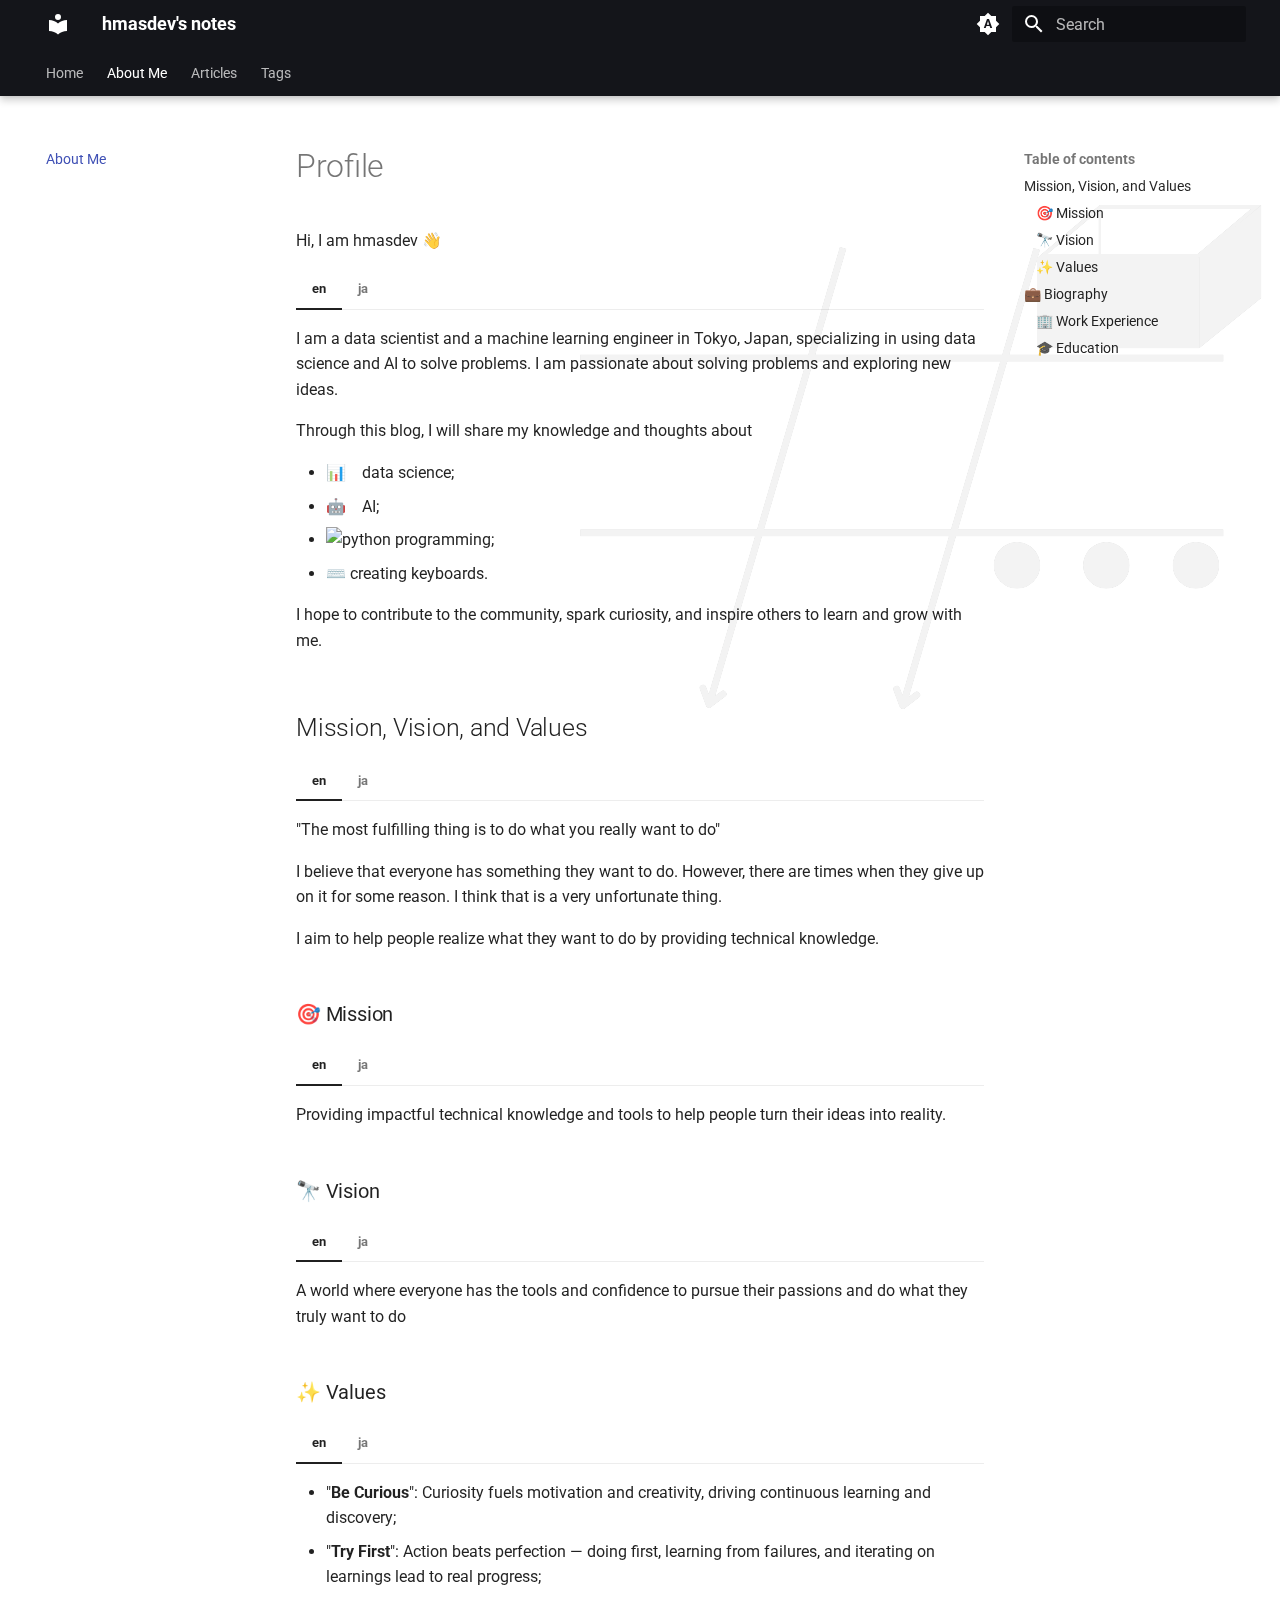
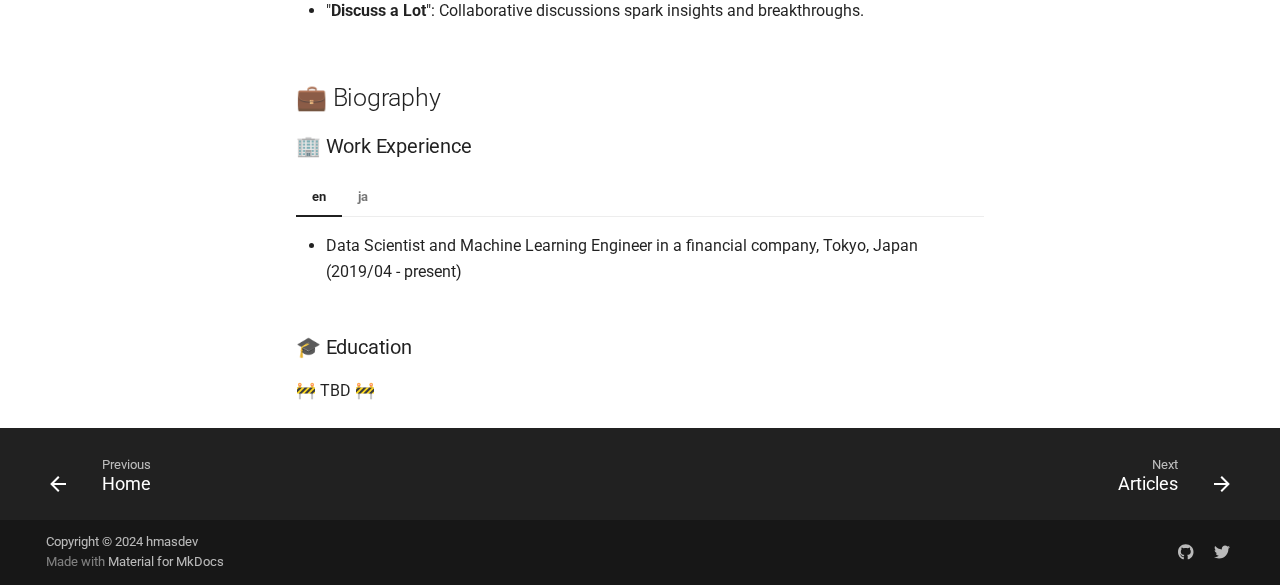
==== commit f136cfd0: "Deployed a4617d7 with MkDocs version: 1.6.1" ====
--- a/about/index.html
+++ b/about/index.html
@@ -8,6 +8,8 @@
       
       
       
+        <link rel="canonical" href="https://hmasdev.github.io/hmasdev-notes/about/">
+      
       
         <link rel="prev" href="..">
       
@@ -16,15 +18,15 @@
       
       
       <link rel="icon" href="../assets/images/favicon.png">
-      <meta name="generator" content="mkdocs-1.6.1, mkdocs-material-9.5.45">
-    
-    
-      
-        <title>About - hmasdev's notes</title>
-      
-    
-    
-      <link rel="stylesheet" href="../assets/stylesheets/main.0253249f.min.css">
+      <meta name="generator" content="mkdocs-1.6.1, mkdocs-material-9.5.46">
+    
+    
+      
+        <title>About Me - hmasdev's notes</title>
+      
+    
+    
+      <link rel="stylesheet" href="../assets/stylesheets/main.6f8fc17f.min.css">
       
         
         <link rel="stylesheet" href="../assets/stylesheets/palette.06af60db.min.css">
@@ -46,6 +48,8 @@
       
     
     
+      <link rel="stylesheet" href="../stylesheets/background.css">
+    
       <link rel="stylesheet" href="https://unpkg.com/katex@0/dist/katex.min.css">
     
       <link rel="stylesheet" href="https://cdn.jsdelivr.net/gh/devicons/devicon@latest/devicon.min.css">
@@ -55,6 +59,32 @@
       
 
     
+    
+      
+        <meta  property="og:type"  content="website" >
+      
+        <meta  property="og:title"  content="About Me - hmasdev's notes" >
+      
+        <meta  property="og:description"  content="None" >
+      
+        <meta  property="og:image"  content="https://hmasdev.github.io/hmasdev-notes/assets/images/social/about.png" >
+      
+        <meta  property="og:image:type"  content="image/png" >
+      
+        <meta  property="og:image:width"  content="1200" >
+      
+        <meta  property="og:image:height"  content="630" >
+      
+        <meta  property="og:url"  content="https://hmasdev.github.io/hmasdev-notes/about/" >
+      
+        <meta  name="twitter:card"  content="summary_large_image" >
+      
+        <meta  name="twitter:title"  content="About Me - hmasdev's notes" >
+      
+        <meta  name="twitter:description"  content="None" >
+      
+        <meta  name="twitter:image"  content="https://hmasdev.github.io/hmasdev-notes/assets/images/social/about.png" >
+      
     
     
   </head>
@@ -112,7 +142,7 @@
         <div class="md-header__topic" data-md-component="header-topic">
           <span class="md-ellipsis">
             
-              About
+              About Me
             
           </span>
         </div>
@@ -235,7 +265,7 @@
   
     
   
-  About
+  About Me
 
       </a>
     </li>
@@ -358,7 +388,7 @@
           
   
   <span class="md-ellipsis">
-    About
+    About Me
   </span>
   
 
@@ -369,7 +399,7 @@
         
   
   <span class="md-ellipsis">
-    About
+    About Me
   </span>
   
 
@@ -548,7 +578,7 @@
         
   
   <span class="md-ellipsis">
-    Externalss
+    External Sites
   </span>
   
 
@@ -1035,7 +1065,8 @@
       <div class="md-copyright">
   
     <div class="md-copyright__highlight">
-      Copyright &copy; 2024 hmasdev
+      Copyright &copy; 2024 <a href="https://github.com/hmasdev">hmasdev</a>
+
     </div>
   
   
@@ -1056,7 +1087,7 @@
       
     
     <a href="https://github.com/hmasdev" target="_blank" rel="noopener" title="github.com" class="md-social__link">
-      <svg xmlns="http://www.w3.org/2000/svg" viewBox="0 0 496 512"><!--! Font Awesome Free 6.6.0 by @fontawesome - https://fontawesome.com License - https://fontawesome.com/license/free (Icons: CC BY 4.0, Fonts: SIL OFL 1.1, Code: MIT License) Copyright 2024 Fonticons, Inc.--><path d="M165.9 397.4c0 2-2.3 3.6-5.2 3.6-3.3.3-5.6-1.3-5.6-3.6 0-2 2.3-3.6 5.2-3.6 3-.3 5.6 1.3 5.6 3.6m-31.1-4.5c-.7 2 1.3 4.3 4.3 4.9 2.6 1 5.6 0 6.2-2s-1.3-4.3-4.3-5.2c-2.6-.7-5.5.3-6.2 2.3m44.2-1.7c-2.9.7-4.9 2.6-4.6 4.9.3 2 2.9 3.3 5.9 2.6 2.9-.7 4.9-2.6 4.6-4.6-.3-1.9-3-3.2-5.9-2.9M244.8 8C106.1 8 0 113.3 0 252c0 110.9 69.8 205.8 169.5 239.2 12.8 2.3 17.3-5.6 17.3-12.1 0-6.2-.3-40.4-.3-61.4 0 0-70 15-84.7-29.8 0 0-11.4-29.1-27.8-36.6 0 0-22.9-15.7 1.6-15.4 0 0 24.9 2 38.6 25.8 21.9 38.6 58.6 27.5 72.9 20.9 2.3-16 8.8-27.1 16-33.7-55.9-6.2-112.3-14.3-112.3-110.5 0-27.5 7.6-41.3 23.6-58.9-2.6-6.5-11.1-33.3 2.6-67.9 20.9-6.5 69 27 69 27 20-5.6 41.5-8.5 62.8-8.5s42.8 2.9 62.8 8.5c0 0 48.1-33.6 69-27 13.7 34.7 5.2 61.4 2.6 67.9 16 17.7 25.8 31.5 25.8 58.9 0 96.5-58.9 104.2-114.8 110.5 9.2 7.9 17 22.9 17 46.4 0 33.7-.3 75.4-.3 83.6 0 6.5 4.6 14.4 17.3 12.1C428.2 457.8 496 362.9 496 252 496 113.3 383.5 8 244.8 8M97.2 352.9c-1.3 1-1 3.3.7 5.2 1.6 1.6 3.9 2.3 5.2 1 1.3-1 1-3.3-.7-5.2-1.6-1.6-3.9-2.3-5.2-1m-10.8-8.1c-.7 1.3.3 2.9 2.3 3.9 1.6 1 3.6.7 4.3-.7.7-1.3-.3-2.9-2.3-3.9-2-.6-3.6-.3-4.3.7m32.4 35.6c-1.6 1.3-1 4.3 1.3 6.2 2.3 2.3 5.2 2.6 6.5 1 1.3-1.3.7-4.3-1.3-6.2-2.2-2.3-5.2-2.6-6.5-1m-11.4-14.7c-1.6 1-1.6 3.6 0 5.9s4.3 3.3 5.6 2.3c1.6-1.3 1.6-3.9 0-6.2-1.4-2.3-4-3.3-5.6-2"/></svg>
+      <svg xmlns="http://www.w3.org/2000/svg" viewBox="0 0 496 512"><!--! Font Awesome Free 6.7.1 by @fontawesome - https://fontawesome.com License - https://fontawesome.com/license/free (Icons: CC BY 4.0, Fonts: SIL OFL 1.1, Code: MIT License) Copyright 2024 Fonticons, Inc.--><path d="M165.9 397.4c0 2-2.3 3.6-5.2 3.6-3.3.3-5.6-1.3-5.6-3.6 0-2 2.3-3.6 5.2-3.6 3-.3 5.6 1.3 5.6 3.6m-31.1-4.5c-.7 2 1.3 4.3 4.3 4.9 2.6 1 5.6 0 6.2-2s-1.3-4.3-4.3-5.2c-2.6-.7-5.5.3-6.2 2.3m44.2-1.7c-2.9.7-4.9 2.6-4.6 4.9.3 2 2.9 3.3 5.9 2.6 2.9-.7 4.9-2.6 4.6-4.6-.3-1.9-3-3.2-5.9-2.9M244.8 8C106.1 8 0 113.3 0 252c0 110.9 69.8 205.8 169.5 239.2 12.8 2.3 17.3-5.6 17.3-12.1 0-6.2-.3-40.4-.3-61.4 0 0-70 15-84.7-29.8 0 0-11.4-29.1-27.8-36.6 0 0-22.9-15.7 1.6-15.4 0 0 24.9 2 38.6 25.8 21.9 38.6 58.6 27.5 72.9 20.9 2.3-16 8.8-27.1 16-33.7-55.9-6.2-112.3-14.3-112.3-110.5 0-27.5 7.6-41.3 23.6-58.9-2.6-6.5-11.1-33.3 2.6-67.9 20.9-6.5 69 27 69 27 20-5.6 41.5-8.5 62.8-8.5s42.8 2.9 62.8 8.5c0 0 48.1-33.6 69-27 13.7 34.7 5.2 61.4 2.6 67.9 16 17.7 25.8 31.5 25.8 58.9 0 96.5-58.9 104.2-114.8 110.5 9.2 7.9 17 22.9 17 46.4 0 33.7-.3 75.4-.3 83.6 0 6.5 4.6 14.4 17.3 12.1C428.2 457.8 496 362.9 496 252 496 113.3 383.5 8 244.8 8M97.2 352.9c-1.3 1-1 3.3.7 5.2 1.6 1.6 3.9 2.3 5.2 1 1.3-1 1-3.3-.7-5.2-1.6-1.6-3.9-2.3-5.2-1m-10.8-8.1c-.7 1.3.3 2.9 2.3 3.9 1.6 1 3.6.7 4.3-.7.7-1.3-.3-2.9-2.3-3.9-2-.6-3.6-.3-4.3.7m32.4 35.6c-1.6 1.3-1 4.3 1.3 6.2 2.3 2.3 5.2 2.6 6.5 1 1.3-1.3.7-4.3-1.3-6.2-2.2-2.3-5.2-2.6-6.5-1m-11.4-14.7c-1.6 1-1.6 3.6 0 5.9s4.3 3.3 5.6 2.3c1.6-1.3 1.6-3.9 0-6.2-1.4-2.3-4-3.3-5.6-2"/></svg>
     </a>
   
     
@@ -1067,7 +1098,7 @@
       
     
     <a href="https://x.com/hmdev3" target="_blank" rel="noopener" title="x.com" class="md-social__link">
-      <svg xmlns="http://www.w3.org/2000/svg" viewBox="0 0 512 512"><!--! Font Awesome Free 6.6.0 by @fontawesome - https://fontawesome.com License - https://fontawesome.com/license/free (Icons: CC BY 4.0, Fonts: SIL OFL 1.1, Code: MIT License) Copyright 2024 Fonticons, Inc.--><path d="M459.37 151.716c.325 4.548.325 9.097.325 13.645 0 138.72-105.583 298.558-298.558 298.558-59.452 0-114.68-17.219-161.137-47.106 8.447.974 16.568 1.299 25.34 1.299 49.055 0 94.213-16.568 130.274-44.832-46.132-.975-84.792-31.188-98.112-72.772 6.498.974 12.995 1.624 19.818 1.624 9.421 0 18.843-1.3 27.614-3.573-48.081-9.747-84.143-51.98-84.143-102.985v-1.299c13.969 7.797 30.214 12.67 47.431 13.319-28.264-18.843-46.781-51.005-46.781-87.391 0-19.492 5.197-37.36 14.294-52.954 51.655 63.675 129.3 105.258 216.365 109.807-1.624-7.797-2.599-15.918-2.599-24.04 0-57.828 46.782-104.934 104.934-104.934 30.213 0 57.502 12.67 76.67 33.137 23.715-4.548 46.456-13.32 66.599-25.34-7.798 24.366-24.366 44.833-46.132 57.827 21.117-2.273 41.584-8.122 60.426-16.243-14.292 20.791-32.161 39.308-52.628 54.253"/></svg>
+      <svg xmlns="http://www.w3.org/2000/svg" viewBox="0 0 512 512"><!--! Font Awesome Free 6.7.1 by @fontawesome - https://fontawesome.com License - https://fontawesome.com/license/free (Icons: CC BY 4.0, Fonts: SIL OFL 1.1, Code: MIT License) Copyright 2024 Fonticons, Inc.--><path d="M459.37 151.716c.325 4.548.325 9.097.325 13.645 0 138.72-105.583 298.558-298.558 298.558-59.452 0-114.68-17.219-161.137-47.106 8.447.974 16.568 1.299 25.34 1.299 49.055 0 94.213-16.568 130.274-44.832-46.132-.975-84.792-31.188-98.112-72.772 6.498.974 12.995 1.624 19.818 1.624 9.421 0 18.843-1.3 27.614-3.573-48.081-9.747-84.143-51.98-84.143-102.985v-1.299c13.969 7.797 30.214 12.67 47.431 13.319-28.264-18.843-46.781-51.005-46.781-87.391 0-19.492 5.197-37.36 14.294-52.954 51.655 63.675 129.3 105.258 216.365 109.807-1.624-7.797-2.599-15.918-2.599-24.04 0-57.828 46.782-104.934 104.934-104.934 30.213 0 57.502 12.67 76.67 33.137 23.715-4.548 46.456-13.32 66.599-25.34-7.798 24.366-24.366 44.833-46.132 57.827 21.117-2.273 41.584-8.122 60.426-16.243-14.292 20.791-32.161 39.308-52.628 54.253"/></svg>
     </a>
   
 </div>
--- a/assets/stylesheets/main.6f8fc17f.min.css
+++ b/assets/stylesheets/main.6f8fc17f.min.css
@@ -0,0 +1 @@
+@charset "UTF-8";html{-webkit-text-size-adjust:none;-moz-text-size-adjust:none;text-size-adjust:none;box-sizing:border-box}*,:after,:before{box-sizing:inherit}@media (prefers-reduced-motion){*,:after,:before{transition:none!important}}body{margin:0}a,button,input,label{-webkit-tap-highlight-color:transparent}a{color:inherit;text-decoration:none}hr{border:0;box-sizing:initial;display:block;height:.05rem;overflow:visible;padding:0}small{font-size:80%}sub,sup{line-height:1em}img{border-style:none}table{border-collapse:initial;border-spacing:0}td,th{font-weight:400;vertical-align:top}button{background:#0000;border:0;font-family:inherit;font-size:inherit;margin:0;padding:0}input{border:0;outline:none}:root{--md-primary-fg-color:#4051b5;--md-primary-fg-color--light:#5d6cc0;--md-primary-fg-color--dark:#303fa1;--md-primary-bg-color:#fff;--md-primary-bg-color--light:#ffffffb3;--md-accent-fg-color:#526cfe;--md-accent-fg-color--transparent:#526cfe1a;--md-accent-bg-color:#fff;--md-accent-bg-color--light:#ffffffb3}[data-md-color-scheme=default]{color-scheme:light}[data-md-color-scheme=default] img[src$="#gh-dark-mode-only"],[data-md-color-scheme=default] img[src$="#only-dark"]{display:none}:root,[data-md-color-scheme=default]{--md-hue:225deg;--md-default-fg-color:#000000de;--md-default-fg-color--light:#0000008a;--md-default-fg-color--lighter:#00000052;--md-default-fg-color--lightest:#00000012;--md-default-bg-color:#fff;--md-default-bg-color--light:#ffffffb3;--md-default-bg-color--lighter:#ffffff4d;--md-default-bg-color--lightest:#ffffff1f;--md-code-fg-color:#36464e;--md-code-bg-color:#f5f5f5;--md-code-hl-color:#4287ff;--md-code-hl-color--light:#4287ff1a;--md-code-hl-number-color:#d52a2a;--md-code-hl-special-color:#db1457;--md-code-hl-function-color:#a846b9;--md-code-hl-constant-color:#6e59d9;--md-code-hl-keyword-color:#3f6ec6;--md-code-hl-string-color:#1c7d4d;--md-code-hl-name-color:var(--md-code-fg-color);--md-code-hl-operator-color:var(--md-default-fg-color--light);--md-code-hl-punctuation-color:var(--md-default-fg-color--light);--md-code-hl-comment-color:var(--md-default-fg-color--light);--md-code-hl-generic-color:var(--md-default-fg-color--light);--md-code-hl-variable-color:var(--md-default-fg-color--light);--md-typeset-color:var(--md-default-fg-color);--md-typeset-a-color:var(--md-primary-fg-color);--md-typeset-del-color:#f5503d26;--md-typeset-ins-color:#0bd57026;--md-typeset-kbd-color:#fafafa;--md-typeset-kbd-accent-color:#fff;--md-typeset-kbd-border-color:#b8b8b8;--md-typeset-mark-color:#ffff0080;--md-typeset-table-color:#0000001f;--md-typeset-table-color--light:rgba(0,0,0,.035);--md-admonition-fg-color:var(--md-default-fg-color);--md-admonition-bg-color:var(--md-default-bg-color);--md-warning-fg-color:#000000de;--md-warning-bg-color:#ff9;--md-footer-fg-color:#fff;--md-footer-fg-color--light:#ffffffb3;--md-footer-fg-color--lighter:#ffffff73;--md-footer-bg-color:#000000de;--md-footer-bg-color--dark:#00000052;--md-shadow-z1:0 0.2rem 0.5rem #0000000d,0 0 0.05rem #0000001a;--md-shadow-z2:0 0.2rem 0.5rem #0000001a,0 0 0.05rem #00000040;--md-shadow-z3:0 0.2rem 0.5rem #0003,0 0 0.05rem #00000059}.md-icon svg{fill:currentcolor;display:block;height:1.2rem;width:1.2rem}body{-webkit-font-smoothing:antialiased;-moz-osx-font-smoothing:grayscale;--md-text-font-family:var(--md-text-font,_),-apple-system,BlinkMacSystemFont,Helvetica,Arial,sans-serif;--md-code-font-family:var(--md-code-font,_),SFMono-Regular,Consolas,Menlo,monospace}aside,body,input{font-feature-settings:"kern","liga";color:var(--md-typeset-color);font-family:var(--md-text-font-family)}code,kbd,pre{font-feature-settings:"kern";font-family:var(--md-code-font-family)}:root{--md-typeset-table-sort-icon:url('data:image/svg+xml;charset=utf-8,<svg xmlns="http://www.w3.org/2000/svg" viewBox="0 0 24 24"><path d="m18 21-4-4h3V7h-3l4-4 4 4h-3v10h3M2 19v-2h10v2M2 13v-2h7v2M2 7V5h4v2z"/></svg>');--md-typeset-table-sort-icon--asc:url('data:image/svg+xml;charset=utf-8,<svg xmlns="http://www.w3.org/2000/svg" viewBox="0 0 24 24"><path d="M19 17h3l-4 4-4-4h3V3h2M2 17h10v2H2M6 5v2H2V5m0 6h7v2H2z"/></svg>');--md-typeset-table-sort-icon--desc:url('data:image/svg+xml;charset=utf-8,<svg xmlns="http://www.w3.org/2000/svg" viewBox="0 0 24 24"><path d="M19 7h3l-4-4-4 4h3v14h2M2 17h10v2H2M6 5v2H2V5m0 6h7v2H2z"/></svg>')}.md-typeset{-webkit-print-color-adjust:exact;color-adjust:exact;font-size:.8rem;line-height:1.6}@media print{.md-typeset{font-size:.68rem}}.md-typeset blockquote,.md-typeset dl,.md-typeset figure,.md-typeset ol,.md-typeset pre,.md-typeset ul{margin-bottom:1em;margin-top:1em}.md-typeset h1{color:var(--md-default-fg-color--light);font-size:2em;line-height:1.3;margin:0 0 1.25em}.md-typeset h1,.md-typeset h2{font-weight:300;letter-spacing:-.01em}.md-typeset h2{font-size:1.5625em;line-height:1.4;margin:1.6em 0 .64em}.md-typeset h3{font-size:1.25em;font-weight:400;letter-spacing:-.01em;line-height:1.5;margin:1.6em 0 .8em}.md-typeset h2+h3{margin-top:.8em}.md-typeset h4{font-weight:700;letter-spacing:-.01em;margin:1em 0}.md-typeset h5,.md-typeset h6{color:var(--md-default-fg-color--light);font-size:.8em;font-weight:700;letter-spacing:-.01em;margin:1.25em 0}.md-typeset h5{text-transform:uppercase}.md-typeset h5 code{text-transform:none}.md-typeset hr{border-bottom:.05rem solid var(--md-default-fg-color--lightest);display:flow-root;margin:1.5em 0}.md-typeset a{color:var(--md-typeset-a-color);word-break:break-word}.md-typeset a,.md-typeset a:before{transition:color 125ms}.md-typeset a:focus,.md-typeset a:hover{color:var(--md-accent-fg-color)}.md-typeset a:focus code,.md-typeset a:hover code{background-color:var(--md-accent-fg-color--transparent)}.md-typeset a code{color:currentcolor;transition:background-color 125ms}.md-typeset a.focus-visible{outline-color:var(--md-accent-fg-color);outline-offset:.2rem}.md-typeset code,.md-typeset kbd,.md-typeset pre{color:var(--md-code-fg-color);direction:ltr;font-variant-ligatures:none}@media print{.md-typeset code,.md-typeset kbd,.md-typeset pre{white-space:pre-wrap}}.md-typeset code{background-color:var(--md-code-bg-color);border-radius:.1rem;-webkit-box-decoration-break:clone;box-decoration-break:clone;font-size:.85em;padding:0 .2941176471em;word-break:break-word}.md-typeset code:not(.focus-visible){-webkit-tap-highlight-color:transparent;outline:none}.md-typeset pre{display:flow-root;line-height:1.4;position:relative}.md-typeset pre>code{-webkit-box-decoration-break:slice;box-decoration-break:slice;box-shadow:none;display:block;margin:0;outline-color:var(--md-accent-fg-color);overflow:auto;padding:.7720588235em 1.1764705882em;scrollbar-color:var(--md-default-fg-color--lighter) #0000;scrollbar-width:thin;touch-action:auto;word-break:normal}.md-typeset pre>code:hover{scrollbar-color:var(--md-accent-fg-color) #0000}.md-typeset pre>code::-webkit-scrollbar{height:.2rem;width:.2rem}.md-typeset pre>code::-webkit-scrollbar-thumb{background-color:var(--md-default-fg-color--lighter)}.md-typeset pre>code::-webkit-scrollbar-thumb:hover{background-color:var(--md-accent-fg-color)}.md-typeset kbd{background-color:var(--md-typeset-kbd-color);border-radius:.1rem;box-shadow:0 .1rem 0 .05rem var(--md-typeset-kbd-border-color),0 .1rem 0 var(--md-typeset-kbd-border-color),0 -.1rem .2rem var(--md-typeset-kbd-accent-color) inset;color:var(--md-default-fg-color);display:inline-block;font-size:.75em;padding:0 .6666666667em;vertical-align:text-top;word-break:break-word}.md-typeset mark{background-color:var(--md-typeset-mark-color);-webkit-box-decoration-break:clone;box-decoration-break:clone;color:inherit;word-break:break-word}.md-typeset abbr{border-bottom:.05rem dotted var(--md-default-fg-color--light);cursor:help;text-decoration:none}.md-typeset small{opacity:.75}[dir=ltr] .md-typeset sub,[dir=ltr] .md-typeset sup{margin-left:.078125em}[dir=rtl] .md-typeset sub,[dir=rtl] .md-typeset sup{margin-right:.078125em}[dir=ltr] .md-typeset blockquote{padding-left:.6rem}[dir=rtl] .md-typeset blockquote{padding-right:.6rem}[dir=ltr] .md-typeset blockquote{border-left:.2rem solid var(--md-default-fg-color--lighter)}[dir=rtl] .md-typeset blockquote{border-right:.2rem solid var(--md-default-fg-color--lighter)}.md-typeset blockquote{color:var(--md-default-fg-color--light);margin-left:0;margin-right:0}.md-typeset ul{list-style-type:disc}.md-typeset ul[type]{list-style-type:revert-layer}[dir=ltr] .md-typeset ol,[dir=ltr] .md-typeset ul{margin-left:.625em}[dir=rtl] .md-typeset ol,[dir=rtl] .md-typeset ul{margin-right:.625em}.md-typeset ol,.md-typeset ul{padding:0}.md-typeset ol:not([hidden]),.md-typeset ul:not([hidden]){display:flow-root}.md-typeset ol ol,.md-typeset ul ol{list-style-type:lower-alpha}.md-typeset ol ol ol,.md-typeset ul ol ol{list-style-type:lower-roman}.md-typeset ol ol ol ol,.md-typeset ul ol ol ol{list-style-type:upper-alpha}.md-typeset ol ol ol ol ol,.md-typeset ul ol ol ol ol{list-style-type:upper-roman}.md-typeset ol[type],.md-typeset ul[type]{list-style-type:revert-layer}[dir=ltr] .md-typeset ol li,[dir=ltr] .md-typeset ul li{margin-left:1.25em}[dir=rtl] .md-typeset ol li,[dir=rtl] .md-typeset ul li{margin-right:1.25em}.md-typeset ol li,.md-typeset ul li{margin-bottom:.5em}.md-typeset ol li blockquote,.md-typeset ol li p,.md-typeset ul li blockquote,.md-typeset ul li p{margin:.5em 0}.md-typeset ol li:last-child,.md-typeset ul li:last-child{margin-bottom:0}[dir=ltr] .md-typeset ol li ol,[dir=ltr] .md-typeset ol li ul,[dir=ltr] .md-typeset ul li ol,[dir=ltr] .md-typeset ul li ul{margin-left:.625em}[dir=rtl] .md-typeset ol li ol,[dir=rtl] .md-typeset ol li ul,[dir=rtl] .md-typeset ul li ol,[dir=rtl] .md-typeset ul li ul{margin-right:.625em}.md-typeset ol li ol,.md-typeset ol li ul,.md-typeset ul li ol,.md-typeset ul li ul{margin-bottom:.5em;margin-top:.5em}[dir=ltr] .md-typeset dd{margin-left:1.875em}[dir=rtl] .md-typeset dd{margin-right:1.875em}.md-typeset dd{margin-bottom:1.5em;margin-top:1em}.md-typeset img,.md-typeset svg,.md-typeset video{height:auto;max-width:100%}.md-typeset img[align=left]{margin:1em 1em 1em 0}.md-typeset img[align=right]{margin:1em 0 1em 1em}.md-typeset img[align]:only-child{margin-top:0}.md-typeset figure{display:flow-root;margin:1em auto;max-width:100%;text-align:center;width:-moz-fit-content;width:fit-content}.md-typeset figure img{display:block;margin:0 auto}.md-typeset figcaption{font-style:italic;margin:1em auto;max-width:24rem}.md-typeset iframe{max-width:100%}.md-typeset table:not([class]){background-color:var(--md-default-bg-color);border:.05rem solid var(--md-typeset-table-color);border-radius:.1rem;display:inline-block;font-size:.64rem;max-width:100%;overflow:auto;touch-action:auto}@media print{.md-typeset table:not([class]){display:table}}.md-typeset table:not([class])+*{margin-top:1.5em}.md-typeset table:not([class]) td>:first-child,.md-typeset table:not([class]) th>:first-child{margin-top:0}.md-typeset table:not([class]) td>:last-child,.md-typeset table:not([class]) th>:last-child{margin-bottom:0}.md-typeset table:not([class]) td:not([align]),.md-typeset table:not([class]) th:not([align]){text-align:left}[dir=rtl] .md-typeset table:not([class]) td:not([align]),[dir=rtl] .md-typeset table:not([class]) th:not([align]){text-align:right}.md-typeset table:not([class]) th{font-weight:700;min-width:5rem;padding:.9375em 1.25em;vertical-align:top}.md-typeset table:not([class]) td{border-top:.05rem solid var(--md-typeset-table-color);padding:.9375em 1.25em;vertical-align:top}.md-typeset table:not([class]) tbody tr{transition:background-color 125ms}.md-typeset table:not([class]) tbody tr:hover{background-color:var(--md-typeset-table-color--light);box-shadow:0 .05rem 0 var(--md-default-bg-color) inset}.md-typeset table:not([class]) a{word-break:normal}.md-typeset table th[role=columnheader]{cursor:pointer}[dir=ltr] .md-typeset table th[role=columnheader]:after{margin-left:.5em}[dir=rtl] .md-typeset table th[role=columnheader]:after{margin-right:.5em}.md-typeset table th[role=columnheader]:after{content:"";display:inline-block;height:1.2em;-webkit-mask-image:var(--md-typeset-table-sort-icon);mask-image:var(--md-typeset-table-sort-icon);-webkit-mask-repeat:no-repeat;mask-repeat:no-repeat;-webkit-mask-size:contain;mask-size:contain;transition:background-color 125ms;vertical-align:text-bottom;width:1.2em}.md-typeset table th[role=columnheader]:hover:after{background-color:var(--md-default-fg-color--lighter)}.md-typeset table th[role=columnheader][aria-sort=ascending]:after{background-color:var(--md-default-fg-color--light);-webkit-mask-image:var(--md-typeset-table-sort-icon--asc);mask-image:var(--md-typeset-table-sort-icon--asc)}.md-typeset table th[role=columnheader][aria-sort=descending]:after{background-color:var(--md-default-fg-color--light);-webkit-mask-image:var(--md-typeset-table-sort-icon--desc);mask-image:var(--md-typeset-table-sort-icon--desc)}.md-typeset__scrollwrap{margin:1em -.8rem;overflow-x:auto;touch-action:auto}.md-typeset__table{display:inline-block;margin-bottom:.5em;padding:0 .8rem}@media print{.md-typeset__table{display:block}}html .md-typeset__table table{display:table;margin:0;overflow:hidden;width:100%}@media screen and (max-width:44.984375em){.md-content__inner>pre{margin:1em -.8rem}.md-content__inner>pre code{border-radius:0}}.md-typeset .md-author{border-radius:100%;display:block;flex-shrink:0;height:1.6rem;overflow:hidden;position:relative;transition:color 125ms,transform 125ms;width:1.6rem}.md-typeset .md-author img{display:block}.md-typeset .md-author--more{background:var(--md-default-fg-color--lightest);color:var(--md-default-fg-color--lighter);font-size:.6rem;font-weight:700;line-height:1.6rem;text-align:center}.md-typeset .md-author--long{height:2.4rem;width:2.4rem}.md-typeset a.md-author{transform:scale(1)}.md-typeset a.md-author img{border-radius:100%;filter:grayscale(100%) opacity(75%);transition:filter 125ms}.md-typeset a.md-author:focus,.md-typeset a.md-author:hover{transform:scale(1.1);z-index:1}.md-typeset a.md-author:focus img,.md-typeset a.md-author:hover img{filter:grayscale(0)}.md-banner{background-color:var(--md-footer-bg-color);color:var(--md-footer-fg-color);overflow:auto}@media print{.md-banner{display:none}}.md-banner--warning{background-color:var(--md-warning-bg-color);color:var(--md-warning-fg-color)}.md-banner__inner{font-size:.7rem;margin:.6rem auto;padding:0 .8rem}[dir=ltr] .md-banner__button{float:right}[dir=rtl] .md-banner__button{float:left}.md-banner__button{color:inherit;cursor:pointer;transition:opacity .25s}.no-js .md-banner__button{display:none}.md-banner__button:hover{opacity:.7}html{font-size:125%;height:100%;overflow-x:hidden}@media screen and (min-width:100em){html{font-size:137.5%}}@media screen and (min-width:125em){html{font-size:150%}}body{background-color:var(--md-default-bg-color);display:flex;flex-direction:column;font-size:.5rem;min-height:100%;position:relative;width:100%}@media print{body{display:block}}@media screen and (max-width:59.984375em){body[data-md-scrolllock]{position:fixed}}.md-grid{margin-left:auto;margin-right:auto;max-width:61rem}.md-container{display:flex;flex-direction:column;flex-grow:1}@media print{.md-container{display:block}}.md-main{flex-grow:1}.md-main__inner{display:flex;height:100%;margin-top:1.5rem}.md-ellipsis{overflow:hidden;text-overflow:ellipsis}.md-toggle{display:none}.md-option{height:0;opacity:0;position:absolute;width:0}.md-option:checked+label:not([hidden]){display:block}.md-option.focus-visible+label{outline-color:var(--md-accent-fg-color);outline-style:auto}.md-skip{background-color:var(--md-default-fg-color);border-radius:.1rem;color:var(--md-default-bg-color);font-size:.64rem;margin:.5rem;opacity:0;outline-color:var(--md-accent-fg-color);padding:.3rem .5rem;position:fixed;transform:translateY(.4rem);z-index:-1}.md-skip:focus{opacity:1;transform:translateY(0);transition:transform .25s cubic-bezier(.4,0,.2,1),opacity 175ms 75ms;z-index:10}@page{margin:25mm}:root{--md-clipboard-icon:url('data:image/svg+xml;charset=utf-8,<svg xmlns="http://www.w3.org/2000/svg" viewBox="0 0 24 24"><path d="M19 21H8V7h11m0-2H8a2 2 0 0 0-2 2v14a2 2 0 0 0 2 2h11a2 2 0 0 0 2-2V7a2 2 0 0 0-2-2m-3-4H4a2 2 0 0 0-2 2v14h2V3h12z"/></svg>')}.md-clipboard{border-radius:.1rem;color:var(--md-default-fg-color--lightest);cursor:pointer;height:1.5em;outline-color:var(--md-accent-fg-color);outline-offset:.1rem;position:absolute;right:.5em;top:.5em;transition:color .25s;width:1.5em;z-index:1}@media print{.md-clipboard{display:none}}.md-clipboard:not(.focus-visible){-webkit-tap-highlight-color:transparent;outline:none}:hover>.md-clipboard{color:var(--md-default-fg-color--light)}.md-clipboard:focus,.md-clipboard:hover{color:var(--md-accent-fg-color)}.md-clipboard:after{background-color:currentcolor;content:"";display:block;height:1.125em;margin:0 auto;-webkit-mask-image:var(--md-clipboard-icon);mask-image:var(--md-clipboard-icon);-webkit-mask-position:center;mask-position:center;-webkit-mask-repeat:no-repeat;mask-repeat:no-repeat;-webkit-mask-size:contain;mask-size:contain;width:1.125em}.md-clipboard--inline{cursor:pointer}.md-clipboard--inline code{transition:color .25s,background-color .25s}.md-clipboard--inline:focus code,.md-clipboard--inline:hover code{background-color:var(--md-accent-fg-color--transparent);color:var(--md-accent-fg-color)}.md-typeset .md-code__content{display:grid}@keyframes consent{0%{opacity:0;transform:translateY(100%)}to{opacity:1;transform:translateY(0)}}@keyframes overlay{0%{opacity:0}to{opacity:1}}.md-consent__overlay{animation:overlay .25s both;-webkit-backdrop-filter:blur(.1rem);backdrop-filter:blur(.1rem);background-color:#0000008a;height:100%;opacity:1;position:fixed;top:0;width:100%;z-index:5}.md-consent__inner{animation:consent .5s cubic-bezier(.1,.7,.1,1) both;background-color:var(--md-default-bg-color);border:0;border-radius:.1rem;bottom:0;box-shadow:0 0 .2rem #0000001a,0 .2rem .4rem #0003;max-height:100%;overflow:auto;padding:0;position:fixed;width:100%;z-index:5}.md-consent__form{padding:.8rem}.md-consent__settings{display:none;margin:1em 0}input:checked+.md-consent__settings{display:block}.md-consent__controls{margin-bottom:.8rem}.md-typeset .md-consent__controls .md-button{display:inline}@media screen and (max-width:44.984375em){.md-typeset .md-consent__controls .md-button{display:block;margin-top:.4rem;text-align:center;width:100%}}.md-consent label{cursor:pointer}.md-content{flex-grow:1;min-width:0}.md-content__inner{margin:0 .8rem 1.2rem;padding-top:.6rem}@media screen and (min-width:76.25em){[dir=ltr] .md-sidebar--primary:not([hidden])~.md-content>.md-content__inner{margin-left:1.2rem}[dir=ltr] .md-sidebar--secondary:not([hidden])~.md-content>.md-content__inner,[dir=rtl] .md-sidebar--primary:not([hidden])~.md-content>.md-content__inner{margin-right:1.2rem}[dir=rtl] .md-sidebar--secondary:not([hidden])~.md-content>.md-content__inner{margin-left:1.2rem}}.md-content__inner:before{content:"";display:block;height:.4rem}.md-content__inner>:last-child{margin-bottom:0}[dir=ltr] .md-content__button{float:right}[dir=rtl] .md-content__button{float:left}[dir=ltr] .md-content__button{margin-left:.4rem}[dir=rtl] .md-content__button{margin-right:.4rem}.md-content__button{margin:.4rem 0;padding:0}@media print{.md-content__button{display:none}}.md-typeset .md-content__button{color:var(--md-default-fg-color--lighter)}.md-content__button svg{display:inline;vertical-align:top}[dir=rtl] .md-content__button svg{transform:scaleX(-1)}[dir=ltr] .md-dialog{right:.8rem}[dir=rtl] .md-dialog{left:.8rem}.md-dialog{background-color:var(--md-default-fg-color);border-radius:.1rem;bottom:.8rem;box-shadow:var(--md-shadow-z3);min-width:11.1rem;opacity:0;padding:.4rem .6rem;pointer-events:none;position:fixed;transform:translateY(100%);transition:transform 0ms .4s,opacity .4s;z-index:4}@media print{.md-dialog{display:none}}.md-dialog--active{opacity:1;pointer-events:auto;transform:translateY(0);transition:transform .4s cubic-bezier(.075,.85,.175,1),opacity .4s}.md-dialog__inner{color:var(--md-default-bg-color);font-size:.7rem}.md-feedback{margin:2em 0 1em;text-align:center}.md-feedback fieldset{border:none;margin:0;padding:0}.md-feedback__title{font-weight:700;margin:1em auto}.md-feedback__inner{position:relative}.md-feedback__list{display:flex;flex-wrap:wrap;place-content:baseline center;position:relative}.md-feedback__list:hover .md-icon:not(:disabled){color:var(--md-default-fg-color--lighter)}:disabled .md-feedback__list{min-height:1.8rem}.md-feedback__icon{color:var(--md-default-fg-color--light);cursor:pointer;flex-shrink:0;margin:0 .1rem;transition:color 125ms}.md-feedback__icon:not(:disabled).md-icon:hover{color:var(--md-accent-fg-color)}.md-feedback__icon:disabled{color:var(--md-default-fg-color--lightest);pointer-events:none}.md-feedback__note{opacity:0;position:relative;transform:translateY(.4rem);transition:transform .4s cubic-bezier(.1,.7,.1,1),opacity .15s}.md-feedback__note>*{margin:0 auto;max-width:16rem}:disabled .md-feedback__note{opacity:1;transform:translateY(0)}@media print{.md-feedback{display:none}}.md-footer{background-color:var(--md-footer-bg-color);color:var(--md-footer-fg-color)}@media print{.md-footer{display:none}}.md-footer__inner{justify-content:space-between;overflow:auto;padding:.2rem}.md-footer__inner:not([hidden]){display:flex}.md-footer__link{align-items:end;display:flex;flex-grow:0.01;margin-bottom:.4rem;margin-top:1rem;max-width:100%;outline-color:var(--md-accent-fg-color);overflow:hidden;transition:opacity .25s}.md-footer__link:focus,.md-footer__link:hover{opacity:.7}[dir=rtl] .md-footer__link svg{transform:scaleX(-1)}@media screen and (max-width:44.984375em){.md-footer__link--prev{flex-shrink:0}.md-footer__link--prev .md-footer__title{display:none}}[dir=ltr] .md-footer__link--next{margin-left:auto}[dir=rtl] .md-footer__link--next{margin-right:auto}.md-footer__link--next{text-align:right}[dir=rtl] .md-footer__link--next{text-align:left}.md-footer__title{flex-grow:1;font-size:.9rem;margin-bottom:.7rem;max-width:calc(100% - 2.4rem);padding:0 1rem;white-space:nowrap}.md-footer__button{margin:.2rem;padding:.4rem}.md-footer__direction{font-size:.64rem;opacity:.7}.md-footer-meta{background-color:var(--md-footer-bg-color--dark)}.md-footer-meta__inner{display:flex;flex-wrap:wrap;justify-content:space-between;padding:.2rem}html .md-footer-meta.md-typeset a{color:var(--md-footer-fg-color--light)}html .md-footer-meta.md-typeset a:focus,html .md-footer-meta.md-typeset a:hover{color:var(--md-footer-fg-color)}.md-copyright{color:var(--md-footer-fg-color--lighter);font-size:.64rem;margin:auto .6rem;padding:.4rem 0;width:100%}@media screen and (min-width:45em){.md-copyright{width:auto}}.md-copyright__highlight{color:var(--md-footer-fg-color--light)}.md-social{display:inline-flex;gap:.2rem;margin:0 .4rem;padding:.2rem 0 .6rem}@media screen and (min-width:45em){.md-social{padding:.6rem 0}}.md-social__link{display:inline-block;height:1.6rem;text-align:center;width:1.6rem}.md-social__link:before{line-height:1.9}.md-social__link svg{fill:currentcolor;max-height:.8rem;vertical-align:-25%}.md-typeset .md-button{border:.1rem solid;border-radius:.1rem;color:var(--md-primary-fg-color);cursor:pointer;display:inline-block;font-weight:700;padding:.625em 2em;transition:color 125ms,background-color 125ms,border-color 125ms}.md-typeset .md-button--primary{background-color:var(--md-primary-fg-color);border-color:var(--md-primary-fg-color);color:var(--md-primary-bg-color)}.md-typeset .md-button:focus,.md-typeset .md-button:hover{background-color:var(--md-accent-fg-color);border-color:var(--md-accent-fg-color);color:var(--md-accent-bg-color)}[dir=ltr] .md-typeset .md-input{border-top-left-radius:.1rem}[dir=ltr] .md-typeset .md-input,[dir=rtl] .md-typeset .md-input{border-top-right-radius:.1rem}[dir=rtl] .md-typeset .md-input{border-top-left-radius:.1rem}.md-typeset .md-input{border-bottom:.1rem solid var(--md-default-fg-color--lighter);box-shadow:var(--md-shadow-z1);font-size:.8rem;height:1.8rem;padding:0 .6rem;transition:border .25s,box-shadow .25s}.md-typeset .md-input:focus,.md-typeset .md-input:hover{border-bottom-color:var(--md-accent-fg-color);box-shadow:var(--md-shadow-z2)}.md-typeset .md-input--stretch{width:100%}.md-header{background-color:var(--md-primary-fg-color);box-shadow:0 0 .2rem #0000,0 .2rem .4rem #0000;color:var(--md-primary-bg-color);display:block;left:0;position:sticky;right:0;top:0;z-index:4}@media print{.md-header{display:none}}.md-header[hidden]{transform:translateY(-100%);transition:transform .25s cubic-bezier(.8,0,.6,1),box-shadow .25s}.md-header--shadow{box-shadow:0 0 .2rem #0000001a,0 .2rem .4rem #0003;transition:transform .25s cubic-bezier(.1,.7,.1,1),box-shadow .25s}.md-header__inner{align-items:center;display:flex;padding:0 .2rem}.md-header__button{color:currentcolor;cursor:pointer;margin:.2rem;outline-color:var(--md-accent-fg-color);padding:.4rem;position:relative;transition:opacity .25s;vertical-align:middle;z-index:1}.md-header__button:hover{opacity:.7}.md-header__button:not([hidden]){display:inline-block}.md-header__button:not(.focus-visible){-webkit-tap-highlight-color:transparent;outline:none}.md-header__button.md-logo{margin:.2rem;padding:.4rem}@media screen and (max-width:76.234375em){.md-header__button.md-logo{display:none}}.md-header__button.md-logo img,.md-header__button.md-logo svg{fill:currentcolor;display:block;height:1.2rem;width:auto}@media screen and (min-width:60em){.md-header__button[for=__search]{display:none}}.no-js .md-header__button[for=__search]{display:none}[dir=rtl] .md-header__button[for=__search] svg{transform:scaleX(-1)}@media screen and (min-width:76.25em){.md-header__button[for=__drawer]{display:none}}.md-header__topic{display:flex;max-width:100%;position:absolute;transition:transform .4s cubic-bezier(.1,.7,.1,1),opacity .15s;white-space:nowrap}.md-header__topic+.md-header__topic{opacity:0;pointer-events:none;transform:translateX(1.25rem);transition:transform .4s cubic-bezier(1,.7,.1,.1),opacity .15s;z-index:-1}[dir=rtl] .md-header__topic+.md-header__topic{transform:translateX(-1.25rem)}.md-header__topic:first-child{font-weight:700}[dir=ltr] .md-header__title{margin-left:1rem;margin-right:.4rem}[dir=rtl] .md-header__title{margin-left:.4rem;margin-right:1rem}.md-header__title{flex-grow:1;font-size:.9rem;height:2.4rem;line-height:2.4rem}.md-header__title--active .md-header__topic{opacity:0;pointer-events:none;transform:translateX(-1.25rem);transition:transform .4s cubic-bezier(1,.7,.1,.1),opacity .15s;z-index:-1}[dir=rtl] .md-header__title--active .md-header__topic{transform:translateX(1.25rem)}.md-header__title--active .md-header__topic+.md-header__topic{opacity:1;pointer-events:auto;transform:translateX(0);transition:transform .4s cubic-bezier(.1,.7,.1,1),opacity .15s;z-index:0}.md-header__title>.md-header__ellipsis{height:100%;position:relative;width:100%}.md-header__option{display:flex;flex-shrink:0;max-width:100%;transition:max-width 0ms .25s,opacity .25s .25s;white-space:nowrap}[data-md-toggle=search]:checked~.md-header .md-header__option{max-width:0;opacity:0;transition:max-width 0ms,opacity 0ms}.md-header__option>input{bottom:0}.md-header__source{display:none}@media screen and (min-width:60em){[dir=ltr] .md-header__source{margin-left:1rem}[dir=rtl] .md-header__source{margin-right:1rem}.md-header__source{display:block;max-width:11.7rem;width:11.7rem}}@media screen and (min-width:76.25em){[dir=ltr] .md-header__source{margin-left:1.4rem}[dir=rtl] .md-header__source{margin-right:1.4rem}}.md-meta{color:var(--md-default-fg-color--light);font-size:.7rem;line-height:1.3}.md-meta__list{display:inline-flex;flex-wrap:wrap;list-style:none;margin:0;padding:0}.md-meta__item:not(:last-child):after{content:"·";margin-left:.2rem;margin-right:.2rem}.md-meta__link{color:var(--md-typeset-a-color)}.md-meta__link:focus,.md-meta__link:hover{color:var(--md-accent-fg-color)}.md-draft{background-color:#ff1744;border-radius:.125em;color:#fff;display:inline-block;font-weight:700;padding-left:.5714285714em;padding-right:.5714285714em}:root{--md-nav-icon--prev:url('data:image/svg+xml;charset=utf-8,<svg xmlns="http://www.w3.org/2000/svg" viewBox="0 0 24 24"><path d="M20 11v2H8l5.5 5.5-1.42 1.42L4.16 12l7.92-7.92L13.5 5.5 8 11z"/></svg>');--md-nav-icon--next:url('data:image/svg+xml;charset=utf-8,<svg xmlns="http://www.w3.org/2000/svg" viewBox="0 0 24 24"><path d="M8.59 16.58 13.17 12 8.59 7.41 10 6l6 6-6 6z"/></svg>');--md-toc-icon:url('data:image/svg+xml;charset=utf-8,<svg xmlns="http://www.w3.org/2000/svg" viewBox="0 0 24 24"><path d="M3 9h14V7H3zm0 4h14v-2H3zm0 4h14v-2H3zm16 0h2v-2h-2zm0-10v2h2V7zm0 6h2v-2h-2z"/></svg>')}.md-nav{font-size:.7rem;line-height:1.3}.md-nav__title{color:var(--md-default-fg-color--light);display:block;font-weight:700;overflow:hidden;padding:0 .6rem;text-overflow:ellipsis}.md-nav__title .md-nav__button{display:none}.md-nav__title .md-nav__button img{height:100%;width:auto}.md-nav__title .md-nav__button.md-logo img,.md-nav__title .md-nav__button.md-logo svg{fill:currentcolor;display:block;height:2.4rem;max-width:100%;object-fit:contain;width:auto}.md-nav__list{list-style:none;margin:0;padding:0}.md-nav__link{align-items:flex-start;display:flex;gap:.4rem;margin-top:.625em;scroll-snap-align:start;transition:color 125ms}.md-nav__link--passed{color:var(--md-default-fg-color--light)}.md-nav__item .md-nav__link--active,.md-nav__item .md-nav__link--active code{color:var(--md-typeset-a-color)}.md-nav__link .md-ellipsis{position:relative}[dir=ltr] .md-nav__link .md-icon:last-child{margin-left:auto}[dir=rtl] .md-nav__link .md-icon:last-child{margin-right:auto}.md-nav__link svg{fill:currentcolor;flex-shrink:0;height:1.3em;position:relative}.md-nav__link[for]:focus,.md-nav__link[for]:hover,.md-nav__link[href]:focus,.md-nav__link[href]:hover{color:var(--md-accent-fg-color);cursor:pointer}.md-nav__link.focus-visible{outline-color:var(--md-accent-fg-color);outline-offset:.2rem}.md-nav--primary .md-nav__link[for=__toc]{display:none}.md-nav--primary .md-nav__link[for=__toc] .md-icon:after{background-color:currentcolor;display:block;height:100%;-webkit-mask-image:var(--md-toc-icon);mask-image:var(--md-toc-icon);width:100%}.md-nav--primary .md-nav__link[for=__toc]~.md-nav{display:none}.md-nav__container>.md-nav__link{margin-top:0}.md-nav__container>.md-nav__link:first-child{flex-grow:1;min-width:0}.md-nav__icon{flex-shrink:0}.md-nav__source{display:none}@media screen and (max-width:76.234375em){.md-nav--primary,.md-nav--primary .md-nav{background-color:var(--md-default-bg-color);display:flex;flex-direction:column;height:100%;left:0;position:absolute;right:0;top:0;z-index:1}.md-nav--primary .md-nav__item,.md-nav--primary .md-nav__title{font-size:.8rem;line-height:1.5}.md-nav--primary .md-nav__title{background-color:var(--md-default-fg-color--lightest);color:var(--md-default-fg-color--light);cursor:pointer;height:5.6rem;line-height:2.4rem;padding:3rem .8rem .2rem;position:relative;white-space:nowrap}[dir=ltr] .md-nav--primary .md-nav__title .md-nav__icon{left:.4rem}[dir=rtl] .md-nav--primary .md-nav__title .md-nav__icon{right:.4rem}.md-nav--primary .md-nav__title .md-nav__icon{display:block;height:1.2rem;margin:.2rem;position:absolute;top:.4rem;width:1.2rem}.md-nav--primary .md-nav__title .md-nav__icon:after{background-color:currentcolor;content:"";display:block;height:100%;-webkit-mask-image:var(--md-nav-icon--prev);mask-image:var(--md-nav-icon--prev);-webkit-mask-position:center;mask-position:center;-webkit-mask-repeat:no-repeat;mask-repeat:no-repeat;-webkit-mask-size:contain;mask-size:contain;width:100%}.md-nav--primary .md-nav__title~.md-nav__list{background-color:var(--md-default-bg-color);box-shadow:0 .05rem 0 var(--md-default-fg-color--lightest) inset;overflow-y:auto;scroll-snap-type:y mandatory;touch-action:pan-y}.md-nav--primary .md-nav__title~.md-nav__list>:first-child{border-top:0}.md-nav--primary .md-nav__title[for=__drawer]{background-color:var(--md-primary-fg-color);color:var(--md-primary-bg-color);font-weight:700}.md-nav--primary .md-nav__title .md-logo{display:block;left:.2rem;margin:.2rem;padding:.4rem;position:absolute;right:.2rem;top:.2rem}.md-nav--primary .md-nav__list{flex:1}.md-nav--primary .md-nav__item{border-top:.05rem solid var(--md-default-fg-color--lightest)}.md-nav--primary .md-nav__item--active>.md-nav__link{color:var(--md-typeset-a-color)}.md-nav--primary .md-nav__item--active>.md-nav__link:focus,.md-nav--primary .md-nav__item--active>.md-nav__link:hover{color:var(--md-accent-fg-color)}.md-nav--primary .md-nav__link{margin-top:0;padding:.6rem .8rem}.md-nav--primary .md-nav__link svg{margin-top:.1em}.md-nav--primary .md-nav__link>.md-nav__link{padding:0}[dir=ltr] .md-nav--primary .md-nav__link .md-nav__icon{margin-right:-.2rem}[dir=rtl] .md-nav--primary .md-nav__link .md-nav__icon{margin-left:-.2rem}.md-nav--primary .md-nav__link .md-nav__icon{font-size:1.2rem;height:1.2rem;width:1.2rem}.md-nav--primary .md-nav__link .md-nav__icon:after{background-color:currentcolor;content:"";display:block;height:100%;-webkit-mask-image:var(--md-nav-icon--next);mask-image:var(--md-nav-icon--next);-webkit-mask-position:center;mask-position:center;-webkit-mask-repeat:no-repeat;mask-repeat:no-repeat;-webkit-mask-size:contain;mask-size:contain;width:100%}[dir=rtl] .md-nav--primary .md-nav__icon:after{transform:scale(-1)}.md-nav--primary .md-nav--secondary .md-nav{background-color:initial;position:static}[dir=ltr] .md-nav--primary .md-nav--secondary .md-nav .md-nav__link{padding-left:1.4rem}[dir=rtl] .md-nav--primary .md-nav--secondary .md-nav .md-nav__link{padding-right:1.4rem}[dir=ltr] .md-nav--primary .md-nav--secondary .md-nav .md-nav .md-nav__link{padding-left:2rem}[dir=rtl] .md-nav--primary .md-nav--secondary .md-nav .md-nav .md-nav__link{padding-right:2rem}[dir=ltr] .md-nav--primary .md-nav--secondary .md-nav .md-nav .md-nav .md-nav__link{padding-left:2.6rem}[dir=rtl] .md-nav--primary .md-nav--secondary .md-nav .md-nav .md-nav .md-nav__link{padding-right:2.6rem}[dir=ltr] .md-nav--primary .md-nav--secondary .md-nav .md-nav .md-nav .md-nav .md-nav__link{padding-left:3.2rem}[dir=rtl] .md-nav--primary .md-nav--secondary .md-nav .md-nav .md-nav .md-nav .md-nav__link{padding-right:3.2rem}.md-nav--secondary{background-color:initial}.md-nav__toggle~.md-nav{display:flex;opacity:0;transform:translateX(100%);transition:transform .25s cubic-bezier(.8,0,.6,1),opacity 125ms 50ms}[dir=rtl] .md-nav__toggle~.md-nav{transform:translateX(-100%)}.md-nav__toggle:checked~.md-nav{opacity:1;transform:translateX(0);transition:transform .25s cubic-bezier(.4,0,.2,1),opacity 125ms 125ms}.md-nav__toggle:checked~.md-nav>.md-nav__list{-webkit-backface-visibility:hidden;backface-visibility:hidden}}@media screen and (max-width:59.984375em){.md-nav--primary .md-nav__link[for=__toc]{display:flex}.md-nav--primary .md-nav__link[for=__toc] .md-icon:after{content:""}.md-nav--primary .md-nav__link[for=__toc]+.md-nav__link{display:none}.md-nav--primary .md-nav__link[for=__toc]~.md-nav{display:flex}.md-nav__source{background-color:var(--md-primary-fg-color--dark);color:var(--md-primary-bg-color);display:block;padding:0 .2rem}}@media screen and (min-width:60em) and (max-width:76.234375em){.md-nav--integrated .md-nav__link[for=__toc]{display:flex}.md-nav--integrated .md-nav__link[for=__toc] .md-icon:after{content:""}.md-nav--integrated .md-nav__link[for=__toc]+.md-nav__link{display:none}.md-nav--integrated .md-nav__link[for=__toc]~.md-nav{display:flex}}@media screen and (min-width:60em){.md-nav{margin-bottom:-.4rem}.md-nav--secondary .md-nav__title{background:var(--md-default-bg-color);box-shadow:0 0 .4rem .4rem var(--md-default-bg-color);position:sticky;top:0;z-index:1}.md-nav--secondary .md-nav__title[for=__toc]{scroll-snap-align:start}.md-nav--secondary .md-nav__title .md-nav__icon{display:none}[dir=ltr] .md-nav--secondary .md-nav__list{padding-left:.6rem}[dir=rtl] .md-nav--secondary .md-nav__list{padding-right:.6rem}.md-nav--secondary .md-nav__list{padding-bottom:.4rem}[dir=ltr] .md-nav--secondary .md-nav__item>.md-nav__link{margin-right:.4rem}[dir=rtl] .md-nav--secondary .md-nav__item>.md-nav__link{margin-left:.4rem}}@media screen and (min-width:76.25em){.md-nav{margin-bottom:-.4rem;transition:max-height .25s cubic-bezier(.86,0,.07,1)}.md-nav--primary .md-nav__title{background:var(--md-default-bg-color);box-shadow:0 0 .4rem .4rem var(--md-default-bg-color);position:sticky;top:0;z-index:1}.md-nav--primary .md-nav__title[for=__drawer]{scroll-snap-align:start}.md-nav--primary .md-nav__title .md-nav__icon{display:none}[dir=ltr] .md-nav--primary .md-nav__list{padding-left:.6rem}[dir=rtl] .md-nav--primary .md-nav__list{padding-right:.6rem}.md-nav--primary .md-nav__list{padding-bottom:.4rem}[dir=ltr] .md-nav--primary .md-nav__item>.md-nav__link{margin-right:.4rem}[dir=rtl] .md-nav--primary .md-nav__item>.md-nav__link{margin-left:.4rem}.md-nav__toggle~.md-nav{display:grid;grid-template-rows:0fr;opacity:0;transition:grid-template-rows .25s cubic-bezier(.86,0,.07,1),opacity .25s,visibility 0ms .25s;visibility:collapse}.md-nav__toggle~.md-nav>.md-nav__list{overflow:hidden}.md-nav__toggle.md-toggle--indeterminate~.md-nav,.md-nav__toggle:checked~.md-nav{grid-template-rows:1fr;opacity:1;transition:grid-template-rows .25s cubic-bezier(.86,0,.07,1),opacity .15s .1s,visibility 0ms;visibility:visible}.md-nav__toggle.md-toggle--indeterminate~.md-nav{transition:none}.md-nav__item--nested>.md-nav>.md-nav__title{display:none}.md-nav__item--section{display:block;margin:1.25em 0}.md-nav__item--section:last-child{margin-bottom:0}.md-nav__item--section>.md-nav__link{font-weight:700}.md-nav__item--section>.md-nav__link[for]{color:var(--md-default-fg-color--light)}.md-nav__item--section>.md-nav__link:not(.md-nav__container){pointer-events:none}.md-nav__item--section>.md-nav__link .md-icon,.md-nav__item--section>.md-nav__link>[for]{display:none}[dir=ltr] .md-nav__item--section>.md-nav{margin-left:-.6rem}[dir=rtl] .md-nav__item--section>.md-nav{margin-right:-.6rem}.md-nav__item--section>.md-nav{display:block;opacity:1;visibility:visible}.md-nav__item--section>.md-nav>.md-nav__list>.md-nav__item{padding:0}.md-nav__icon{border-radius:100%;height:.9rem;transition:background-color .25s;width:.9rem}.md-nav__icon:hover{background-color:var(--md-accent-fg-color--transparent)}.md-nav__icon:after{background-color:currentcolor;border-radius:100%;content:"";display:inline-block;height:100%;-webkit-mask-image:var(--md-nav-icon--next);mask-image:var(--md-nav-icon--next);-webkit-mask-position:center;mask-position:center;-webkit-mask-repeat:no-repeat;mask-repeat:no-repeat;-webkit-mask-size:contain;mask-size:contain;transition:transform .25s;vertical-align:-.1rem;width:100%}[dir=rtl] .md-nav__icon:after{transform:rotate(180deg)}.md-nav__item--nested .md-nav__toggle:checked~.md-nav__link .md-nav__icon:after,.md-nav__item--nested .md-toggle--indeterminate~.md-nav__link .md-nav__icon:after{transform:rotate(90deg)}.md-nav--lifted>.md-nav__list>.md-nav__item,.md-nav--lifted>.md-nav__title{display:none}.md-nav--lifted>.md-nav__list>.md-nav__item--active{display:block}.md-nav--lifted>.md-nav__list>.md-nav__item--active>.md-nav__link{background:var(--md-default-bg-color);box-shadow:0 0 .4rem .4rem var(--md-default-bg-color);margin-top:0;position:sticky;top:0;z-index:1}.md-nav--lifted>.md-nav__list>.md-nav__item--active>.md-nav__link:not(.md-nav__container){pointer-events:none}.md-nav--lifted>.md-nav__list>.md-nav__item--active.md-nav__item--section{margin:0}[dir=ltr] .md-nav--lifted>.md-nav__list>.md-nav__item>.md-nav:not(.md-nav--secondary){margin-left:-.6rem}[dir=rtl] .md-nav--lifted>.md-nav__list>.md-nav__item>.md-nav:not(.md-nav--secondary){margin-right:-.6rem}.md-nav--lifted>.md-nav__list>.md-nav__item>[for]{color:var(--md-default-fg-color--light)}.md-nav--lifted .md-nav[data-md-level="1"]{grid-template-rows:1fr;opacity:1;visibility:visible}[dir=ltr] .md-nav--integrated>.md-nav__list>.md-nav__item--active .md-nav--secondary{border-left:.05rem solid var(--md-primary-fg-color)}[dir=rtl] .md-nav--integrated>.md-nav__list>.md-nav__item--active .md-nav--secondary{border-right:.05rem solid var(--md-primary-fg-color)}.md-nav--integrated>.md-nav__list>.md-nav__item--active .md-nav--secondary{display:block;margin-bottom:1.25em;opacity:1;visibility:visible}.md-nav--integrated>.md-nav__list>.md-nav__item--active .md-nav--secondary>.md-nav__list{overflow:visible;padding-bottom:0}.md-nav--integrated>.md-nav__list>.md-nav__item--active .md-nav--secondary>.md-nav__title{display:none}}.md-pagination{font-size:.8rem;font-weight:700;gap:.4rem}.md-pagination,.md-pagination>*{align-items:center;display:flex;justify-content:center}.md-pagination>*{border-radius:.2rem;height:1.8rem;min-width:1.8rem;text-align:center}.md-pagination__current{background-color:var(--md-default-fg-color--lightest);color:var(--md-default-fg-color--light)}.md-pagination__link{transition:color 125ms,background-color 125ms}.md-pagination__link:focus,.md-pagination__link:hover{background-color:var(--md-accent-fg-color--transparent);color:var(--md-accent-fg-color)}.md-pagination__link:focus svg,.md-pagination__link:hover svg{color:var(--md-accent-fg-color)}.md-pagination__link.focus-visible{outline-color:var(--md-accent-fg-color);outline-offset:.2rem}.md-pagination__link svg{fill:currentcolor;color:var(--md-default-fg-color--lighter);display:block;max-height:100%;width:1.2rem}.md-post__back{border-bottom:.05rem solid var(--md-default-fg-color--lightest);margin-bottom:1.2rem;padding-bottom:1.2rem}@media screen and (max-width:76.234375em){.md-post__back{display:none}}[dir=rtl] .md-post__back svg{transform:scaleX(-1)}.md-post__authors{display:flex;flex-direction:column;gap:.6rem;margin:0 .6rem 1.2rem}.md-post .md-post__meta a{transition:color 125ms}.md-post .md-post__meta a:focus,.md-post .md-post__meta a:hover{color:var(--md-accent-fg-color)}.md-post__title{color:var(--md-default-fg-color--light);font-weight:700}.md-post--excerpt{margin-bottom:3.2rem}.md-post--excerpt .md-post__header{align-items:center;display:flex;gap:.6rem;min-height:1.6rem}.md-post--excerpt .md-post__authors{align-items:center;display:inline-flex;flex-direction:row;gap:.2rem;margin:0;min-height:2.4rem}[dir=ltr] .md-post--excerpt .md-post__meta .md-meta__list{margin-right:.4rem}[dir=rtl] .md-post--excerpt .md-post__meta .md-meta__list{margin-left:.4rem}.md-post--excerpt .md-post__content>:first-child{--md-scroll-margin:6rem;margin-top:0}.md-post>.md-nav--secondary{margin:1em 0}.md-profile{align-items:center;display:flex;font-size:.7rem;gap:.6rem;line-height:1.4;width:100%}.md-profile__description{flex-grow:1}.md-content--post{display:flex}@media screen and (max-width:76.234375em){.md-content--post{flex-flow:column-reverse}}.md-content--post>.md-content__inner{min-width:0}@media screen and (min-width:76.25em){[dir=ltr] .md-content--post>.md-content__inner{margin-left:1.2rem}[dir=rtl] .md-content--post>.md-content__inner{margin-right:1.2rem}}@media screen and (max-width:76.234375em){.md-sidebar.md-sidebar--post{padding:0;position:static;width:100%}.md-sidebar.md-sidebar--post .md-sidebar__scrollwrap{overflow:visible}.md-sidebar.md-sidebar--post .md-sidebar__inner{padding:0}.md-sidebar.md-sidebar--post .md-post__meta{margin-left:.6rem;margin-right:.6rem}.md-sidebar.md-sidebar--post .md-nav__item{border:none;display:inline}.md-sidebar.md-sidebar--post .md-nav__list{display:inline-flex;flex-wrap:wrap;gap:.6rem;padding-bottom:.6rem;padding-top:.6rem}.md-sidebar.md-sidebar--post .md-nav__link{padding:0}.md-sidebar.md-sidebar--post .md-nav{height:auto;margin-bottom:0;position:static}}:root{--md-progress-value:0;--md-progress-delay:400ms}.md-progress{background:var(--md-primary-bg-color);height:.075rem;opacity:min(clamp(0,var(--md-progress-value),1),clamp(0,100 - var(--md-progress-value),1));position:fixed;top:0;transform:scaleX(calc(var(--md-progress-value)*1%));transform-origin:left;transition:transform .5s cubic-bezier(.19,1,.22,1),opacity .25s var(--md-progress-delay);width:100%;z-index:4}:root{--md-search-result-icon:url('data:image/svg+xml;charset=utf-8,<svg xmlns="http://www.w3.org/2000/svg" viewBox="0 0 24 24"><path d="M14 2H6a2 2 0 0 0-2 2v16a2 2 0 0 0 2 2h7c-.41-.25-.8-.56-1.14-.9-.33-.33-.61-.7-.86-1.1H6V4h7v5h5v1.18c.71.16 1.39.43 2 .82V8zm6.31 16.9c1.33-2.11.69-4.9-1.4-6.22-2.11-1.33-4.91-.68-6.22 1.4-1.34 2.11-.69 4.89 1.4 6.22 1.46.93 3.32.93 4.79.02L22 23.39 23.39 22zm-3.81.1a2.5 2.5 0 0 1-2.5-2.5 2.5 2.5 0 0 1 2.5-2.5 2.5 2.5 0 0 1 2.5 2.5 2.5 2.5 0 0 1-2.5 2.5"/></svg>')}.md-search{position:relative}@media screen and (min-width:60em){.md-search{padding:.2rem 0}}.no-js .md-search{display:none}.md-search__overlay{opacity:0;z-index:1}@media screen and (max-width:59.984375em){[dir=ltr] .md-search__overlay{left:-2.2rem}[dir=rtl] .md-search__overlay{right:-2.2rem}.md-search__overlay{background-color:var(--md-default-bg-color);border-radius:1rem;height:2rem;overflow:hidden;pointer-events:none;position:absolute;top:-1rem;transform-origin:center;transition:transform .3s .1s,opacity .2s .2s;width:2rem}[data-md-toggle=search]:checked~.md-header .md-search__overlay{opacity:1;transition:transform .4s,opacity .1s}}@media screen and (min-width:60em){[dir=ltr] .md-search__overlay{left:0}[dir=rtl] .md-search__overlay{right:0}.md-search__overlay{background-color:#0000008a;cursor:pointer;height:0;position:fixed;top:0;transition:width 0ms .25s,height 0ms .25s,opacity .25s;width:0}[data-md-toggle=search]:checked~.md-header .md-search__overlay{height:200vh;opacity:1;transition:width 0ms,height 0ms,opacity .25s;width:100%}}@media screen and (max-width:29.984375em){[data-md-toggle=search]:checked~.md-header .md-search__overlay{transform:scale(45)}}@media screen and (min-width:30em) and (max-width:44.984375em){[data-md-toggle=search]:checked~.md-header .md-search__overlay{transform:scale(60)}}@media screen and (min-width:45em) and (max-width:59.984375em){[data-md-toggle=search]:checked~.md-header .md-search__overlay{transform:scale(75)}}.md-search__inner{-webkit-backface-visibility:hidden;backface-visibility:hidden}@media screen and (max-width:59.984375em){[dir=ltr] .md-search__inner{left:0}[dir=rtl] .md-search__inner{right:0}.md-search__inner{height:0;opacity:0;overflow:hidden;position:fixed;top:0;transform:translateX(5%);transition:width 0ms .3s,height 0ms .3s,transform .15s cubic-bezier(.4,0,.2,1) .15s,opacity .15s .15s;width:0;z-index:2}[dir=rtl] .md-search__inner{transform:translateX(-5%)}[data-md-toggle=search]:checked~.md-header .md-search__inner{height:100%;opacity:1;transform:translateX(0);transition:width 0ms 0ms,height 0ms 0ms,transform .15s cubic-bezier(.1,.7,.1,1) .15s,opacity .15s .15s;width:100%}}@media screen and (min-width:60em){[dir=ltr] .md-search__inner{float:right}[dir=rtl] .md-search__inner{float:left}.md-search__inner{padding:.1rem 0;position:relative;transition:width .25s cubic-bezier(.1,.7,.1,1);width:11.7rem}}@media screen and (min-width:60em) and (max-width:76.234375em){[data-md-toggle=search]:checked~.md-header .md-search__inner{width:23.4rem}}@media screen and (min-width:76.25em){[data-md-toggle=search]:checked~.md-header .md-search__inner{width:34.4rem}}.md-search__form{background-color:var(--md-default-bg-color);box-shadow:0 0 .6rem #0000;height:2.4rem;position:relative;transition:color .25s,background-color .25s;z-index:2}@media screen and (min-width:60em){.md-search__form{background-color:#00000042;border-radius:.1rem;height:1.8rem}.md-search__form:hover{background-color:#ffffff1f}}[data-md-toggle=search]:checked~.md-header .md-search__form{background-color:var(--md-default-bg-color);border-radius:.1rem .1rem 0 0;box-shadow:0 0 .6rem #00000012;color:var(--md-default-fg-color)}[dir=ltr] .md-search__input{padding-left:3.6rem;padding-right:2.2rem}[dir=rtl] .md-search__input{padding-left:2.2rem;padding-right:3.6rem}.md-search__input{background:#0000;font-size:.9rem;height:100%;position:relative;text-overflow:ellipsis;width:100%;z-index:2}.md-search__input::placeholder{transition:color .25s}.md-search__input::placeholder,.md-search__input~.md-search__icon{color:var(--md-default-fg-color--light)}.md-search__input::-ms-clear{display:none}@media screen and (max-width:59.984375em){.md-search__input{font-size:.9rem;height:2.4rem;width:100%}}@media screen and (min-width:60em){[dir=ltr] .md-search__input{padding-left:2.2rem}[dir=rtl] .md-search__input{padding-right:2.2rem}.md-search__input{color:inherit;font-size:.8rem}.md-search__input::placeholder{color:var(--md-primary-bg-color--light)}.md-search__input+.md-search__icon{color:var(--md-primary-bg-color)}[data-md-toggle=search]:checked~.md-header .md-search__input{text-overflow:clip}[data-md-toggle=search]:checked~.md-header .md-search__input+.md-search__icon{color:var(--md-default-fg-color--light)}[data-md-toggle=search]:checked~.md-header .md-search__input::placeholder{color:#0000}}.md-search__icon{cursor:pointer;display:inline-block;height:1.2rem;transition:color .25s,opacity .25s;width:1.2rem}.md-search__icon:hover{opacity:.7}[dir=ltr] .md-search__icon[for=__search]{left:.5rem}[dir=rtl] .md-search__icon[for=__search]{right:.5rem}.md-search__icon[for=__search]{position:absolute;top:.3rem;z-index:2}[dir=rtl] .md-search__icon[for=__search] svg{transform:scaleX(-1)}@media screen and (max-width:59.984375em){[dir=ltr] .md-search__icon[for=__search]{left:.8rem}[dir=rtl] .md-search__icon[for=__search]{right:.8rem}.md-search__icon[for=__search]{top:.6rem}.md-search__icon[for=__search] svg:first-child{display:none}}@media screen and (min-width:60em){.md-search__icon[for=__search]{pointer-events:none}.md-search__icon[for=__search] svg:last-child{display:none}}[dir=ltr] .md-search__options{right:.5rem}[dir=rtl] .md-search__options{left:.5rem}.md-search__options{pointer-events:none;position:absolute;top:.3rem;z-index:2}@media screen and (max-width:59.984375em){[dir=ltr] .md-search__options{right:.8rem}[dir=rtl] .md-search__options{left:.8rem}.md-search__options{top:.6rem}}[dir=ltr] .md-search__options>.md-icon{margin-left:.2rem}[dir=rtl] .md-search__options>.md-icon{margin-right:.2rem}.md-search__options>.md-icon{color:var(--md-default-fg-color--light);opacity:0;transform:scale(.75);transition:transform .15s cubic-bezier(.1,.7,.1,1),opacity .15s}.md-search__options>.md-icon:not(.focus-visible){-webkit-tap-highlight-color:transparent;outline:none}[data-md-toggle=search]:checked~.md-header .md-search__input:valid~.md-search__options>.md-icon{opacity:1;pointer-events:auto;transform:scale(1)}[data-md-toggle=search]:checked~.md-header .md-search__input:valid~.md-search__options>.md-icon:hover{opacity:.7}[dir=ltr] .md-search__suggest{padding-left:3.6rem;padding-right:2.2rem}[dir=rtl] .md-search__suggest{padding-left:2.2rem;padding-right:3.6rem}.md-search__suggest{align-items:center;color:var(--md-default-fg-color--lighter);display:flex;font-size:.9rem;height:100%;opacity:0;position:absolute;top:0;transition:opacity 50ms;white-space:nowrap;width:100%}@media screen and (min-width:60em){[dir=ltr] .md-search__suggest{padding-left:2.2rem}[dir=rtl] .md-search__suggest{padding-right:2.2rem}.md-search__suggest{font-size:.8rem}}[data-md-toggle=search]:checked~.md-header .md-search__suggest{opacity:1;transition:opacity .3s .1s}[dir=ltr] .md-search__output{border-bottom-left-radius:.1rem}[dir=ltr] .md-search__output,[dir=rtl] .md-search__output{border-bottom-right-radius:.1rem}[dir=rtl] .md-search__output{border-bottom-left-radius:.1rem}.md-search__output{overflow:hidden;position:absolute;width:100%;z-index:1}@media screen and (max-width:59.984375em){.md-search__output{bottom:0;top:2.4rem}}@media screen and (min-width:60em){.md-search__output{opacity:0;top:1.9rem;transition:opacity .4s}[data-md-toggle=search]:checked~.md-header .md-search__output{box-shadow:var(--md-shadow-z3);opacity:1}}.md-search__scrollwrap{-webkit-backface-visibility:hidden;backface-visibility:hidden;background-color:var(--md-default-bg-color);height:100%;overflow-y:auto;touch-action:pan-y}@media (-webkit-max-device-pixel-ratio:1),(max-resolution:1dppx){.md-search__scrollwrap{transform:translateZ(0)}}@media screen and (min-width:60em) and (max-width:76.234375em){.md-search__scrollwrap{width:23.4rem}}@media screen and (min-width:76.25em){.md-search__scrollwrap{width:34.4rem}}@media screen and (min-width:60em){.md-search__scrollwrap{max-height:0;scrollbar-color:var(--md-default-fg-color--lighter) #0000;scrollbar-width:thin}[data-md-toggle=search]:checked~.md-header .md-search__scrollwrap{max-height:75vh}.md-search__scrollwrap:hover{scrollbar-color:var(--md-accent-fg-color) #0000}.md-search__scrollwrap::-webkit-scrollbar{height:.2rem;width:.2rem}.md-search__scrollwrap::-webkit-scrollbar-thumb{background-color:var(--md-default-fg-color--lighter)}.md-search__scrollwrap::-webkit-scrollbar-thumb:hover{background-color:var(--md-accent-fg-color)}}.md-search-result{color:var(--md-default-fg-color);word-break:break-word}.md-search-result__meta{background-color:var(--md-default-fg-color--lightest);color:var(--md-default-fg-color--light);font-size:.64rem;line-height:1.8rem;padding:0 .8rem;scroll-snap-align:start}@media screen and (min-width:60em){[dir=ltr] .md-search-result__meta{padding-left:2.2rem}[dir=rtl] .md-search-result__meta{padding-right:2.2rem}}.md-search-result__list{list-style:none;margin:0;padding:0;-webkit-user-select:none;user-select:none}.md-search-result__item{box-shadow:0 -.05rem var(--md-default-fg-color--lightest)}.md-search-result__item:first-child{box-shadow:none}.md-search-result__link{display:block;outline:none;scroll-snap-align:start;transition:background-color .25s}.md-search-result__link:focus,.md-search-result__link:hover{background-color:var(--md-accent-fg-color--transparent)}.md-search-result__link:last-child p:last-child{margin-bottom:.6rem}.md-search-result__more>summary{cursor:pointer;display:block;outline:none;position:sticky;scroll-snap-align:start;top:0;z-index:1}.md-search-result__more>summary::marker{display:none}.md-search-result__more>summary::-webkit-details-marker{display:none}.md-search-result__more>summary>div{color:var(--md-typeset-a-color);font-size:.64rem;padding:.75em .8rem;transition:color .25s,background-color .25s}@media screen and (min-width:60em){[dir=ltr] .md-search-result__more>summary>div{padding-left:2.2rem}[dir=rtl] .md-search-result__more>summary>div{padding-right:2.2rem}}.md-search-result__more>summary:focus>div,.md-search-result__more>summary:hover>div{background-color:var(--md-accent-fg-color--transparent);color:var(--md-accent-fg-color)}.md-search-result__more[open]>summary{background-color:var(--md-default-bg-color)}.md-search-result__article{overflow:hidden;padding:0 .8rem;position:relative}@media screen and (min-width:60em){[dir=ltr] .md-search-result__article{padding-left:2.2rem}[dir=rtl] .md-search-result__article{padding-right:2.2rem}}[dir=ltr] .md-search-result__icon{left:0}[dir=rtl] .md-search-result__icon{right:0}.md-search-result__icon{color:var(--md-default-fg-color--light);height:1.2rem;margin:.5rem;position:absolute;width:1.2rem}@media screen and (max-width:59.984375em){.md-search-result__icon{display:none}}.md-search-result__icon:after{background-color:currentcolor;content:"";display:inline-block;height:100%;-webkit-mask-image:var(--md-search-result-icon);mask-image:var(--md-search-result-icon);-webkit-mask-position:center;mask-position:center;-webkit-mask-repeat:no-repeat;mask-repeat:no-repeat;-webkit-mask-size:contain;mask-size:contain;width:100%}[dir=rtl] .md-search-result__icon:after{transform:scaleX(-1)}.md-search-result .md-typeset{color:var(--md-default-fg-color--light);font-size:.64rem;line-height:1.6}.md-search-result .md-typeset h1{color:var(--md-default-fg-color);font-size:.8rem;font-weight:400;line-height:1.4;margin:.55rem 0}.md-search-result .md-typeset h1 mark{text-decoration:none}.md-search-result .md-typeset h2{color:var(--md-default-fg-color);font-size:.64rem;font-weight:700;line-height:1.6;margin:.5em 0}.md-search-result .md-typeset h2 mark{text-decoration:none}.md-search-result__terms{color:var(--md-default-fg-color);display:block;font-size:.64rem;font-style:italic;margin:.5em 0}.md-search-result mark{background-color:initial;color:var(--md-accent-fg-color);text-decoration:underline}.md-select{position:relative;z-index:1}.md-select__inner{background-color:var(--md-default-bg-color);border-radius:.1rem;box-shadow:var(--md-shadow-z2);color:var(--md-default-fg-color);left:50%;margin-top:.2rem;max-height:0;opacity:0;position:absolute;top:calc(100% - .2rem);transform:translate3d(-50%,.3rem,0);transition:transform .25s 375ms,opacity .25s .25s,max-height 0ms .5s}.md-select:focus-within .md-select__inner,.md-select:hover .md-select__inner{max-height:10rem;opacity:1;transform:translate3d(-50%,0,0);transition:transform .25s cubic-bezier(.1,.7,.1,1),opacity .25s,max-height 0ms}.md-select__inner:after{border-bottom:.2rem solid #0000;border-bottom-color:var(--md-default-bg-color);border-left:.2rem solid #0000;border-right:.2rem solid #0000;border-top:0;content:"";height:0;left:50%;margin-left:-.2rem;margin-top:-.2rem;position:absolute;top:0;width:0}.md-select__list{border-radius:.1rem;font-size:.8rem;list-style-type:none;margin:0;max-height:inherit;overflow:auto;padding:0}.md-select__item{line-height:1.8rem}[dir=ltr] .md-select__link{padding-left:.6rem;padding-right:1.2rem}[dir=rtl] .md-select__link{padding-left:1.2rem;padding-right:.6rem}.md-select__link{cursor:pointer;display:block;outline:none;scroll-snap-align:start;transition:background-color .25s,color .25s;width:100%}.md-select__link:focus,.md-select__link:hover{color:var(--md-accent-fg-color)}.md-select__link:focus{background-color:var(--md-default-fg-color--lightest)}.md-sidebar{align-self:flex-start;flex-shrink:0;padding:1.2rem 0;position:sticky;top:2.4rem;width:12.1rem}@media print{.md-sidebar{display:none}}@media screen and (max-width:76.234375em){[dir=ltr] .md-sidebar--primary{left:-12.1rem}[dir=rtl] .md-sidebar--primary{right:-12.1rem}.md-sidebar--primary{background-color:var(--md-default-bg-color);display:block;height:100%;position:fixed;top:0;transform:translateX(0);transition:transform .25s cubic-bezier(.4,0,.2,1),box-shadow .25s;width:12.1rem;z-index:5}[data-md-toggle=drawer]:checked~.md-container .md-sidebar--primary{box-shadow:var(--md-shadow-z3);transform:translateX(12.1rem)}[dir=rtl] [data-md-toggle=drawer]:checked~.md-container .md-sidebar--primary{transform:translateX(-12.1rem)}.md-sidebar--primary .md-sidebar__scrollwrap{bottom:0;left:0;margin:0;overflow:hidden;position:absolute;right:0;scroll-snap-type:none;top:0}}@media screen and (min-width:76.25em){.md-sidebar{height:0}.no-js .md-sidebar{height:auto}.md-header--lifted~.md-container .md-sidebar{top:4.8rem}}.md-sidebar--secondary{display:none;order:2}@media screen and (min-width:60em){.md-sidebar--secondary{height:0}.no-js .md-sidebar--secondary{height:auto}.md-sidebar--secondary:not([hidden]){display:block}.md-sidebar--secondary .md-sidebar__scrollwrap{touch-action:pan-y}}.md-sidebar__scrollwrap{scrollbar-gutter:stable;-webkit-backface-visibility:hidden;backface-visibility:hidden;margin:0 .2rem;overflow-y:auto;scrollbar-color:var(--md-default-fg-color--lighter) #0000;scrollbar-width:thin}.md-sidebar__scrollwrap::-webkit-scrollbar{height:.2rem;width:.2rem}.md-sidebar__scrollwrap:focus-within,.md-sidebar__scrollwrap:hover{scrollbar-color:var(--md-accent-fg-color) #0000}.md-sidebar__scrollwrap:focus-within::-webkit-scrollbar-thumb,.md-sidebar__scrollwrap:hover::-webkit-scrollbar-thumb{background-color:var(--md-default-fg-color--lighter)}.md-sidebar__scrollwrap:focus-within::-webkit-scrollbar-thumb:hover,.md-sidebar__scrollwrap:hover::-webkit-scrollbar-thumb:hover{background-color:var(--md-accent-fg-color)}@supports selector(::-webkit-scrollbar){.md-sidebar__scrollwrap{scrollbar-gutter:auto}[dir=ltr] .md-sidebar__inner{padding-right:calc(100% - 11.5rem)}[dir=rtl] .md-sidebar__inner{padding-left:calc(100% - 11.5rem)}}@media screen and (max-width:76.234375em){.md-overlay{background-color:#0000008a;height:0;opacity:0;position:fixed;top:0;transition:width 0ms .25s,height 0ms .25s,opacity .25s;width:0;z-index:5}[data-md-toggle=drawer]:checked~.md-overlay{height:100%;opacity:1;transition:width 0ms,height 0ms,opacity .25s;width:100%}}@keyframes facts{0%{height:0}to{height:.65rem}}@keyframes fact{0%{opacity:0;transform:translateY(100%)}50%{opacity:0}to{opacity:1;transform:translateY(0)}}:root{--md-source-forks-icon:url('data:image/svg+xml;charset=utf-8,<svg xmlns="http://www.w3.org/2000/svg" viewBox="0 0 16 16"><path d="M5 5.372v.878c0 .414.336.75.75.75h4.5a.75.75 0 0 0 .75-.75v-.878a2.25 2.25 0 1 1 1.5 0v.878a2.25 2.25 0 0 1-2.25 2.25h-1.5v2.128a2.251 2.251 0 1 1-1.5 0V8.5h-1.5A2.25 2.25 0 0 1 3.5 6.25v-.878a2.25 2.25 0 1 1 1.5 0M5 3.25a.75.75 0 1 0-1.5 0 .75.75 0 0 0 1.5 0m6.75.75a.75.75 0 1 0 0-1.5.75.75 0 0 0 0 1.5m-3 8.75a.75.75 0 1 0-1.5 0 .75.75 0 0 0 1.5 0"/></svg>');--md-source-repositories-icon:url('data:image/svg+xml;charset=utf-8,<svg xmlns="http://www.w3.org/2000/svg" viewBox="0 0 16 16"><path d="M2 2.5A2.5 2.5 0 0 1 4.5 0h8.75a.75.75 0 0 1 .75.75v12.5a.75.75 0 0 1-.75.75h-2.5a.75.75 0 0 1 0-1.5h1.75v-2h-8a1 1 0 0 0-.714 1.7.75.75 0 1 1-1.072 1.05A2.5 2.5 0 0 1 2 11.5Zm10.5-1h-8a1 1 0 0 0-1 1v6.708A2.5 2.5 0 0 1 4.5 9h8ZM5 12.25a.25.25 0 0 1 .25-.25h3.5a.25.25 0 0 1 .25.25v3.25a.25.25 0 0 1-.4.2l-1.45-1.087a.25.25 0 0 0-.3 0L5.4 15.7a.25.25 0 0 1-.4-.2Z"/></svg>');--md-source-stars-icon:url('data:image/svg+xml;charset=utf-8,<svg xmlns="http://www.w3.org/2000/svg" viewBox="0 0 16 16"><path d="M8 .25a.75.75 0 0 1 .673.418l1.882 3.815 4.21.612a.75.75 0 0 1 .416 1.279l-3.046 2.97.719 4.192a.751.751 0 0 1-1.088.791L8 12.347l-3.766 1.98a.75.75 0 0 1-1.088-.79l.72-4.194L.818 6.374a.75.75 0 0 1 .416-1.28l4.21-.611L7.327.668A.75.75 0 0 1 8 .25m0 2.445L6.615 5.5a.75.75 0 0 1-.564.41l-3.097.45 2.24 2.184a.75.75 0 0 1 .216.664l-.528 3.084 2.769-1.456a.75.75 0 0 1 .698 0l2.77 1.456-.53-3.084a.75.75 0 0 1 .216-.664l2.24-2.183-3.096-.45a.75.75 0 0 1-.564-.41z"/></svg>');--md-source-version-icon:url('data:image/svg+xml;charset=utf-8,<svg xmlns="http://www.w3.org/2000/svg" viewBox="0 0 16 16"><path d="M1 7.775V2.75C1 1.784 1.784 1 2.75 1h5.025c.464 0 .91.184 1.238.513l6.25 6.25a1.75 1.75 0 0 1 0 2.474l-5.026 5.026a1.75 1.75 0 0 1-2.474 0l-6.25-6.25A1.75 1.75 0 0 1 1 7.775m1.5 0c0 .066.026.13.073.177l6.25 6.25a.25.25 0 0 0 .354 0l5.025-5.025a.25.25 0 0 0 0-.354l-6.25-6.25a.25.25 0 0 0-.177-.073H2.75a.25.25 0 0 0-.25.25ZM6 5a1 1 0 1 1 0 2 1 1 0 0 1 0-2"/></svg>')}.md-source{-webkit-backface-visibility:hidden;backface-visibility:hidden;display:block;font-size:.65rem;line-height:1.2;outline-color:var(--md-accent-fg-color);transition:opacity .25s;white-space:nowrap}.md-source:hover{opacity:.7}.md-source__icon{display:inline-block;height:2.4rem;vertical-align:middle;width:2rem}[dir=ltr] .md-source__icon svg{margin-left:.6rem}[dir=rtl] .md-source__icon svg{margin-right:.6rem}.md-source__icon svg{margin-top:.6rem}[dir=ltr] .md-source__icon+.md-source__repository{padding-left:2rem}[dir=rtl] .md-source__icon+.md-source__repository{padding-right:2rem}[dir=ltr] .md-source__icon+.md-source__repository{margin-left:-2rem}[dir=rtl] .md-source__icon+.md-source__repository{margin-right:-2rem}[dir=ltr] .md-source__repository{margin-left:.6rem}[dir=rtl] .md-source__repository{margin-right:.6rem}.md-source__repository{display:inline-block;max-width:calc(100% - 1.2rem);overflow:hidden;text-overflow:ellipsis;vertical-align:middle}.md-source__facts{display:flex;font-size:.55rem;gap:.4rem;list-style-type:none;margin:.1rem 0 0;opacity:.75;overflow:hidden;padding:0;width:100%}.md-source__repository--active .md-source__facts{animation:facts .25s ease-in}.md-source__fact{overflow:hidden;text-overflow:ellipsis}.md-source__repository--active .md-source__fact{animation:fact .4s ease-out}[dir=ltr] .md-source__fact:before{margin-right:.1rem}[dir=rtl] .md-source__fact:before{margin-left:.1rem}.md-source__fact:before{background-color:currentcolor;content:"";display:inline-block;height:.6rem;-webkit-mask-position:center;mask-position:center;-webkit-mask-repeat:no-repeat;mask-repeat:no-repeat;-webkit-mask-size:contain;mask-size:contain;vertical-align:text-top;width:.6rem}.md-source__fact:nth-child(1n+2){flex-shrink:0}.md-source__fact--version:before{-webkit-mask-image:var(--md-source-version-icon);mask-image:var(--md-source-version-icon)}.md-source__fact--stars:before{-webkit-mask-image:var(--md-source-stars-icon);mask-image:var(--md-source-stars-icon)}.md-source__fact--forks:before{-webkit-mask-image:var(--md-source-forks-icon);mask-image:var(--md-source-forks-icon)}.md-source__fact--repositories:before{-webkit-mask-image:var(--md-source-repositories-icon);mask-image:var(--md-source-repositories-icon)}.md-source-file{margin:1em 0}[dir=ltr] .md-source-file__fact{margin-right:.6rem}[dir=rtl] .md-source-file__fact{margin-left:.6rem}.md-source-file__fact{align-items:center;color:var(--md-default-fg-color--light);display:inline-flex;font-size:.68rem;gap:.3rem}.md-source-file__fact .md-icon{flex-shrink:0;margin-bottom:.05rem}[dir=ltr] .md-source-file__fact .md-author{float:left}[dir=rtl] .md-source-file__fact .md-author{float:right}.md-source-file__fact .md-author{margin-right:.2rem}.md-source-file__fact svg{width:.9rem}:root{--md-status:url('data:image/svg+xml;charset=utf-8,<svg xmlns="http://www.w3.org/2000/svg" viewBox="0 0 24 24"><path d="M11 9h2V7h-2m1 13c-4.41 0-8-3.59-8-8s3.59-8 8-8 8 3.59 8 8-3.59 8-8 8m0-18A10 10 0 0 0 2 12a10 10 0 0 0 10 10 10 10 0 0 0 10-10A10 10 0 0 0 12 2m-1 15h2v-6h-2z"/></svg>');--md-status--new:url('data:image/svg+xml;charset=utf-8,<svg xmlns="http://www.w3.org/2000/svg" viewBox="0 0 24 24"><path d="m23 12-2.44-2.78.34-3.68-3.61-.82-1.89-3.18L12 3 8.6 1.54 6.71 4.72l-3.61.81.34 3.68L1 12l2.44 2.78-.34 3.69 3.61.82 1.89 3.18L12 21l3.4 1.46 1.89-3.18 3.61-.82-.34-3.68zm-10 5h-2v-2h2zm0-4h-2V7h2z"/></svg>');--md-status--deprecated:url('data:image/svg+xml;charset=utf-8,<svg xmlns="http://www.w3.org/2000/svg" viewBox="0 0 24 24"><path d="M9 3v1H4v2h1v13a2 2 0 0 0 2 2h10a2 2 0 0 0 2-2V6h1V4h-5V3zm0 5h2v9H9zm4 0h2v9h-2z"/></svg>');--md-status--encrypted:url('data:image/svg+xml;charset=utf-8,<svg xmlns="http://www.w3.org/2000/svg" viewBox="0 0 24 24"><path d="M12 1 3 5v6c0 5.55 3.84 10.74 9 12 5.16-1.26 9-6.45 9-12V5zm0 6c1.4 0 2.8 1.1 2.8 2.5V11c.6 0 1.2.6 1.2 1.3v3.5c0 .6-.6 1.2-1.3 1.2H9.2c-.6 0-1.2-.6-1.2-1.3v-3.5c0-.6.6-1.2 1.2-1.2V9.5C9.2 8.1 10.6 7 12 7m0 1.2c-.8 0-1.5.5-1.5 1.3V11h3V9.5c0-.8-.7-1.3-1.5-1.3"/></svg>')}.md-status:after{background-color:var(--md-default-fg-color--light);content:"";display:inline-block;height:1.125em;-webkit-mask-image:var(--md-status);mask-image:var(--md-status);-webkit-mask-position:center;mask-position:center;-webkit-mask-repeat:no-repeat;mask-repeat:no-repeat;-webkit-mask-size:contain;mask-size:contain;vertical-align:text-bottom;width:1.125em}.md-status:hover:after{background-color:currentcolor}.md-status--new:after{-webkit-mask-image:var(--md-status--new);mask-image:var(--md-status--new)}.md-status--deprecated:after{-webkit-mask-image:var(--md-status--deprecated);mask-image:var(--md-status--deprecated)}.md-status--encrypted:after{-webkit-mask-image:var(--md-status--encrypted);mask-image:var(--md-status--encrypted)}.md-tabs{background-color:var(--md-primary-fg-color);color:var(--md-primary-bg-color);display:block;line-height:1.3;overflow:auto;width:100%;z-index:3}@media print{.md-tabs{display:none}}@media screen and (max-width:76.234375em){.md-tabs{display:none}}.md-tabs[hidden]{pointer-events:none}[dir=ltr] .md-tabs__list{margin-left:.2rem}[dir=rtl] .md-tabs__list{margin-right:.2rem}.md-tabs__list{contain:content;display:flex;list-style:none;margin:0;overflow:auto;padding:0;scrollbar-width:none;white-space:nowrap}.md-tabs__list::-webkit-scrollbar{display:none}.md-tabs__item{height:2.4rem;padding-left:.6rem;padding-right:.6rem}.md-tabs__item--active .md-tabs__link{color:inherit;opacity:1}.md-tabs__link{-webkit-backface-visibility:hidden;backface-visibility:hidden;display:flex;font-size:.7rem;margin-top:.8rem;opacity:.7;outline-color:var(--md-accent-fg-color);outline-offset:.2rem;transition:transform .4s cubic-bezier(.1,.7,.1,1),opacity .25s}.md-tabs__link:focus,.md-tabs__link:hover{color:inherit;opacity:1}[dir=ltr] .md-tabs__link svg{margin-right:.4rem}[dir=rtl] .md-tabs__link svg{margin-left:.4rem}.md-tabs__link svg{fill:currentcolor;height:1.3em}.md-tabs__item:nth-child(2) .md-tabs__link{transition-delay:20ms}.md-tabs__item:nth-child(3) .md-tabs__link{transition-delay:40ms}.md-tabs__item:nth-child(4) .md-tabs__link{transition-delay:60ms}.md-tabs__item:nth-child(5) .md-tabs__link{transition-delay:80ms}.md-tabs__item:nth-child(6) .md-tabs__link{transition-delay:.1s}.md-tabs__item:nth-child(7) .md-tabs__link{transition-delay:.12s}.md-tabs__item:nth-child(8) .md-tabs__link{transition-delay:.14s}.md-tabs__item:nth-child(9) .md-tabs__link{transition-delay:.16s}.md-tabs__item:nth-child(10) .md-tabs__link{transition-delay:.18s}.md-tabs__item:nth-child(11) .md-tabs__link{transition-delay:.2s}.md-tabs__item:nth-child(12) .md-tabs__link{transition-delay:.22s}.md-tabs__item:nth-child(13) .md-tabs__link{transition-delay:.24s}.md-tabs__item:nth-child(14) .md-tabs__link{transition-delay:.26s}.md-tabs__item:nth-child(15) .md-tabs__link{transition-delay:.28s}.md-tabs__item:nth-child(16) .md-tabs__link{transition-delay:.3s}.md-tabs[hidden] .md-tabs__link{opacity:0;transform:translateY(50%);transition:transform 0ms .1s,opacity .1s}:root{--md-tag-icon:url('data:image/svg+xml;charset=utf-8,<svg xmlns="http://www.w3.org/2000/svg" viewBox="0 0 24 24"><path d="m5.41 21 .71-4h-4l.35-2h4l1.06-6h-4l.35-2h4l.71-4h2l-.71 4h6l.71-4h2l-.71 4h4l-.35 2h-4l-1.06 6h4l-.35 2h-4l-.71 4h-2l.71-4h-6l-.71 4zM9.53 9l-1.06 6h6l1.06-6z"/></svg>')}.md-typeset .md-tags:not([hidden]){display:inline-flex;flex-wrap:wrap;gap:.5em;margin-bottom:.75em;margin-top:-.125em}.md-typeset .md-tag{align-items:center;background:var(--md-default-fg-color--lightest);border-radius:2.4rem;display:inline-flex;font-size:.64rem;font-size:min(.8em,.64rem);font-weight:700;gap:.5em;letter-spacing:normal;line-height:1.6;padding:.3125em .78125em}.md-typeset .md-tag[href]{-webkit-tap-highlight-color:transparent;color:inherit;outline:none;transition:color 125ms,background-color 125ms}.md-typeset .md-tag[href]:focus,.md-typeset .md-tag[href]:hover{background-color:var(--md-accent-fg-color);color:var(--md-accent-bg-color)}[id]>.md-typeset .md-tag{vertical-align:text-top}.md-typeset .md-tag-icon:before{background-color:var(--md-default-fg-color--lighter);content:"";display:inline-block;height:1.2em;-webkit-mask-image:var(--md-tag-icon);mask-image:var(--md-tag-icon);-webkit-mask-position:center;mask-position:center;-webkit-mask-repeat:no-repeat;mask-repeat:no-repeat;-webkit-mask-size:contain;mask-size:contain;transition:background-color 125ms;vertical-align:text-bottom;width:1.2em}.md-typeset .md-tag-icon[href]:focus:before,.md-typeset .md-tag-icon[href]:hover:before{background-color:var(--md-accent-bg-color)}@keyframes pulse{0%{transform:scale(.95)}75%{transform:scale(1)}to{transform:scale(.95)}}:root{--md-annotation-bg-icon:url('data:image/svg+xml;charset=utf-8,<svg xmlns="http://www.w3.org/2000/svg" viewBox="0 0 24 24"><path d="M12 2A10 10 0 0 0 2 12a10 10 0 0 0 10 10 10 10 0 0 0 10-10A10 10 0 0 0 12 2"/></svg>');--md-annotation-icon:url('data:image/svg+xml;charset=utf-8,<svg xmlns="http://www.w3.org/2000/svg" viewBox="0 0 24 24"><path d="M17 13h-4v4h-2v-4H7v-2h4V7h2v4h4m-5-9A10 10 0 0 0 2 12a10 10 0 0 0 10 10 10 10 0 0 0 10-10A10 10 0 0 0 12 2"/></svg>')}.md-tooltip{-webkit-backface-visibility:hidden;backface-visibility:hidden;background-color:var(--md-default-bg-color);border-radius:.1rem;box-shadow:var(--md-shadow-z2);color:var(--md-default-fg-color);font-family:var(--md-text-font-family);left:clamp(var(--md-tooltip-0,0rem) + .8rem,var(--md-tooltip-x),100vw + var(--md-tooltip-0,0rem) + .8rem - var(--md-tooltip-width) - 2 * .8rem);max-width:calc(100vw - 1.6rem);opacity:0;position:absolute;top:var(--md-tooltip-y);transform:translateY(-.4rem);transition:transform 0ms .25s,opacity .25s,z-index .25s;width:var(--md-tooltip-width);z-index:0}.md-tooltip--active{opacity:1;transform:translateY(0);transition:transform .25s cubic-bezier(.1,.7,.1,1),opacity .25s,z-index 0ms;z-index:2}.md-tooltip--inline{font-weight:700;-webkit-user-select:none;user-select:none;width:auto}.md-tooltip--inline:not(.md-tooltip--active){transform:translateY(.2rem) scale(.9)}.md-tooltip--inline .md-tooltip__inner{font-size:.5rem;padding:.2rem .4rem}[hidden]+.md-tooltip--inline{display:none}.focus-visible>.md-tooltip,.md-tooltip:target{outline:var(--md-accent-fg-color) auto}.md-tooltip__inner{font-size:.64rem;padding:.8rem}.md-tooltip__inner.md-typeset>:first-child{margin-top:0}.md-tooltip__inner.md-typeset>:last-child{margin-bottom:0}.md-annotation{font-style:normal;font-weight:400;outline:none;text-align:initial;vertical-align:text-bottom;white-space:normal}[dir=rtl] .md-annotation{direction:rtl}code .md-annotation{font-family:var(--md-code-font-family);font-size:inherit}.md-annotation:not([hidden]){display:inline-block;line-height:1.25}.md-annotation__index{border-radius:.01px;cursor:pointer;display:inline-block;margin-left:.4ch;margin-right:.4ch;outline:none;overflow:hidden;position:relative;-webkit-user-select:none;user-select:none;vertical-align:text-top;z-index:0}.md-annotation .md-annotation__index{transition:z-index .25s}@media screen{.md-annotation__index{width:2.2ch}[data-md-visible]>.md-annotation__index{animation:pulse 2s infinite}.md-annotation__index:before{background:var(--md-default-bg-color);-webkit-mask-image:var(--md-annotation-bg-icon);mask-image:var(--md-annotation-bg-icon)}.md-annotation__index:after,.md-annotation__index:before{content:"";height:2.2ch;-webkit-mask-position:center;mask-position:center;-webkit-mask-repeat:no-repeat;mask-repeat:no-repeat;-webkit-mask-size:contain;mask-size:contain;position:absolute;top:-.1ch;width:2.2ch;z-index:-1}.md-annotation__index:after{background-color:var(--md-default-fg-color--lighter);-webkit-mask-image:var(--md-annotation-icon);mask-image:var(--md-annotation-icon);transform:scale(1.0001);transition:background-color .25s,transform .25s}.md-tooltip--active+.md-annotation__index:after{transform:rotate(45deg)}.md-tooltip--active+.md-annotation__index:after,:hover>.md-annotation__index:after{background-color:var(--md-accent-fg-color)}}.md-tooltip--active+.md-annotation__index{animation-play-state:paused;transition-duration:0ms;z-index:2}.md-annotation__index [data-md-annotation-id]{display:inline-block}@media print{.md-annotation__index [data-md-annotation-id]{background:var(--md-default-fg-color--lighter);border-radius:2ch;color:var(--md-default-bg-color);font-weight:700;padding:0 .6ch;white-space:nowrap}.md-annotation__index [data-md-annotation-id]:after{content:attr(data-md-annotation-id)}}.md-typeset .md-annotation-list{counter-reset:xxx;list-style:none}.md-typeset .md-annotation-list li{position:relative}[dir=ltr] .md-typeset .md-annotation-list li:before{left:-2.125em}[dir=rtl] .md-typeset .md-annotation-list li:before{right:-2.125em}.md-typeset .md-annotation-list li:before{background:var(--md-default-fg-color--lighter);border-radius:2ch;color:var(--md-default-bg-color);content:counter(xxx);counter-increment:xxx;font-size:.8875em;font-weight:700;height:2ch;line-height:1.25;min-width:2ch;padding:0 .6ch;position:absolute;text-align:center;top:.25em}:root{--md-tooltip-width:20rem;--md-tooltip-tail:0.3rem}.md-tooltip2{-webkit-backface-visibility:hidden;backface-visibility:hidden;color:var(--md-default-fg-color);font-family:var(--md-text-font-family);opacity:0;pointer-events:none;position:absolute;top:calc(var(--md-tooltip-host-y) + var(--md-tooltip-y));transform:translateY(-.4rem);transform-origin:calc(var(--md-tooltip-host-x) + var(--md-tooltip-x)) 0;transition:transform 0ms .25s,opacity .25s,z-index .25s;width:100%;z-index:0}.md-tooltip2:before{border-left:var(--md-tooltip-tail) solid #0000;border-right:var(--md-tooltip-tail) solid #0000;content:"";display:block;left:clamp(1.5 * .8rem,var(--md-tooltip-host-x) + var(--md-tooltip-x) - var(--md-tooltip-tail),100vw - 2 * var(--md-tooltip-tail) - 1.5 * .8rem);position:absolute;z-index:1}.md-tooltip2--top:before{border-top:var(--md-tooltip-tail) solid var(--md-default-bg-color);bottom:calc(var(--md-tooltip-tail)*-1 + .025rem);filter:drop-shadow(0 1px 0 hsla(0,0%,0%,.05))}.md-tooltip2--bottom:before{border-bottom:var(--md-tooltip-tail) solid var(--md-default-bg-color);filter:drop-shadow(0 -1px 0 hsla(0,0%,0%,.05));top:calc(var(--md-tooltip-tail)*-1 + .025rem)}.md-tooltip2--active{opacity:1;transform:translateY(0);transition:transform .4s cubic-bezier(0,1,.5,1),opacity .25s,z-index 0ms;z-index:2}.md-tooltip2__inner{scrollbar-gutter:stable;background-color:var(--md-default-bg-color);border-radius:.1rem;box-shadow:var(--md-shadow-z2);left:clamp(.8rem,var(--md-tooltip-host-x) - .8rem,100vw - var(--md-tooltip-width) - .8rem);max-height:40vh;max-width:calc(100vw - 1.6rem);position:relative;scrollbar-width:thin}.md-tooltip2__inner::-webkit-scrollbar{height:.2rem;width:.2rem}.md-tooltip2__inner::-webkit-scrollbar-thumb{background-color:var(--md-default-fg-color--lighter)}.md-tooltip2__inner::-webkit-scrollbar-thumb:hover{background-color:var(--md-accent-fg-color)}[role=tooltip]>.md-tooltip2__inner{font-size:.5rem;font-weight:700;left:clamp(.8rem,var(--md-tooltip-host-x) + var(--md-tooltip-x) - var(--md-tooltip-width)/2,100vw - var(--md-tooltip-width) - .8rem);max-width:min(100vw - 2 * .8rem,400px);padding:.2rem .4rem;-webkit-user-select:none;user-select:none;width:-moz-fit-content;width:fit-content}.md-tooltip2__inner.md-typeset>:first-child{margin-top:0}.md-tooltip2__inner.md-typeset>:last-child{margin-bottom:0}[dir=ltr] .md-top{margin-left:50%}[dir=rtl] .md-top{margin-right:50%}.md-top{background-color:var(--md-default-bg-color);border-radius:1.6rem;box-shadow:var(--md-shadow-z2);color:var(--md-default-fg-color--light);cursor:pointer;display:block;font-size:.7rem;outline:none;padding:.4rem .8rem;position:fixed;top:3.2rem;transform:translate(-50%);transition:color 125ms,background-color 125ms,transform 125ms cubic-bezier(.4,0,.2,1),opacity 125ms;z-index:2}@media print{.md-top{display:none}}[dir=rtl] .md-top{transform:translate(50%)}.md-top[hidden]{opacity:0;pointer-events:none;transform:translate(-50%,.2rem);transition-duration:0ms}[dir=rtl] .md-top[hidden]{transform:translate(50%,.2rem)}.md-top:focus,.md-top:hover{background-color:var(--md-accent-fg-color);color:var(--md-accent-bg-color)}.md-top svg{display:inline-block;vertical-align:-.5em}@keyframes hoverfix{0%{pointer-events:none}}:root{--md-version-icon:url('data:image/svg+xml;charset=utf-8,<svg xmlns="http://www.w3.org/2000/svg" viewBox="0 0 320 512"><!--! Font Awesome Free 6.7.1 by @fontawesome - https://fontawesome.com License - https://fontawesome.com/license/free (Icons: CC BY 4.0, Fonts: SIL OFL 1.1, Code: MIT License) Copyright 2024 Fonticons, Inc.--><path d="M137.4 374.6c12.5 12.5 32.8 12.5 45.3 0l128-128c9.2-9.2 11.9-22.9 6.9-34.9S301 191.9 288 191.9L32 192c-12.9 0-24.6 7.8-29.6 19.8s-2.2 25.7 6.9 34.9l128 128z"/></svg>')}.md-version{flex-shrink:0;font-size:.8rem;height:2.4rem}[dir=ltr] .md-version__current{margin-left:1.4rem;margin-right:.4rem}[dir=rtl] .md-version__current{margin-left:.4rem;margin-right:1.4rem}.md-version__current{color:inherit;cursor:pointer;outline:none;position:relative;top:.05rem}[dir=ltr] .md-version__current:after{margin-left:.4rem}[dir=rtl] .md-version__current:after{margin-right:.4rem}.md-version__current:after{background-color:currentcolor;content:"";display:inline-block;height:.6rem;-webkit-mask-image:var(--md-version-icon);mask-image:var(--md-version-icon);-webkit-mask-position:center;mask-position:center;-webkit-mask-repeat:no-repeat;mask-repeat:no-repeat;-webkit-mask-size:contain;mask-size:contain;width:.4rem}.md-version__alias{margin-left:.3rem;opacity:.7}.md-version__list{background-color:var(--md-default-bg-color);border-radius:.1rem;box-shadow:var(--md-shadow-z2);color:var(--md-default-fg-color);list-style-type:none;margin:.2rem .8rem;max-height:0;opacity:0;overflow:auto;padding:0;position:absolute;scroll-snap-type:y mandatory;top:.15rem;transition:max-height 0ms .5s,opacity .25s .25s;z-index:3}.md-version:focus-within .md-version__list,.md-version:hover .md-version__list{max-height:10rem;opacity:1;transition:max-height 0ms,opacity .25s}@media (hover:none),(pointer:coarse){.md-version:hover .md-version__list{animation:hoverfix .25s forwards}.md-version:focus-within .md-version__list{animation:none}}.md-version__item{line-height:1.8rem}[dir=ltr] .md-version__link{padding-left:.6rem;padding-right:1.2rem}[dir=rtl] .md-version__link{padding-left:1.2rem;padding-right:.6rem}.md-version__link{cursor:pointer;display:block;outline:none;scroll-snap-align:start;transition:color .25s,background-color .25s;white-space:nowrap;width:100%}.md-version__link:focus,.md-version__link:hover{color:var(--md-accent-fg-color)}.md-version__link:focus{background-color:var(--md-default-fg-color--lightest)}:root{--md-admonition-icon--note:url('data:image/svg+xml;charset=utf-8,<svg xmlns="http://www.w3.org/2000/svg" viewBox="0 0 24 24"><path d="M12 2C6.47 2 2 6.47 2 12s4.47 10 10 10 10-4.47 10-10S17.53 2 12 2m3.1 5.07c.14 0 .28.05.4.16l1.27 1.27c.23.22.23.57 0 .78l-1 1-2.05-2.05 1-1c.1-.11.24-.16.38-.16m-1.97 1.74 2.06 2.06-6.06 6.06H7.07v-2.06z"/></svg>');--md-admonition-icon--abstract:url('data:image/svg+xml;charset=utf-8,<svg xmlns="http://www.w3.org/2000/svg" viewBox="0 0 24 24"><path d="M17 9H7V7h10m0 6H7v-2h10m-3 6H7v-2h7M12 3a1 1 0 0 1 1 1 1 1 0 0 1-1 1 1 1 0 0 1-1-1 1 1 0 0 1 1-1m7 0h-4.18C14.4 1.84 13.3 1 12 1s-2.4.84-2.82 2H5a2 2 0 0 0-2 2v14a2 2 0 0 0 2 2h14a2 2 0 0 0 2-2V5a2 2 0 0 0-2-2"/></svg>');--md-admonition-icon--info:url('data:image/svg+xml;charset=utf-8,<svg xmlns="http://www.w3.org/2000/svg" viewBox="0 0 24 24"><path d="M13 9h-2V7h2m0 10h-2v-6h2m-1-9A10 10 0 0 0 2 12a10 10 0 0 0 10 10 10 10 0 0 0 10-10A10 10 0 0 0 12 2"/></svg>');--md-admonition-icon--tip:url('data:image/svg+xml;charset=utf-8,<svg xmlns="http://www.w3.org/2000/svg" viewBox="0 0 24 24"><path d="M17.66 11.2c-.23-.3-.51-.56-.77-.82-.67-.6-1.43-1.03-2.07-1.66C13.33 7.26 13 4.85 13.95 3c-.95.23-1.78.75-2.49 1.32-2.59 2.08-3.61 5.75-2.39 8.9.04.1.08.2.08.33 0 .22-.15.42-.35.5-.23.1-.47.04-.66-.12a.6.6 0 0 1-.14-.17c-1.13-1.43-1.31-3.48-.55-5.12C5.78 10 4.87 12.3 5 14.47c.06.5.12 1 .29 1.5.14.6.41 1.2.71 1.73 1.08 1.73 2.95 2.97 4.96 3.22 2.14.27 4.43-.12 6.07-1.6 1.83-1.66 2.47-4.32 1.53-6.6l-.13-.26c-.21-.46-.77-1.26-.77-1.26m-3.16 6.3c-.28.24-.74.5-1.1.6-1.12.4-2.24-.16-2.9-.82 1.19-.28 1.9-1.16 2.11-2.05.17-.8-.15-1.46-.28-2.23-.12-.74-.1-1.37.17-2.06.19.38.39.76.63 1.06.77 1 1.98 1.44 2.24 2.8.04.14.06.28.06.43.03.82-.33 1.72-.93 2.27"/></svg>');--md-admonition-icon--success:url('data:image/svg+xml;charset=utf-8,<svg xmlns="http://www.w3.org/2000/svg" viewBox="0 0 24 24"><path d="M21 7 9 19l-5.5-5.5 1.41-1.41L9 16.17 19.59 5.59z"/></svg>');--md-admonition-icon--question:url('data:image/svg+xml;charset=utf-8,<svg xmlns="http://www.w3.org/2000/svg" viewBox="0 0 24 24"><path d="m15.07 11.25-.9.92C13.45 12.89 13 13.5 13 15h-2v-.5c0-1.11.45-2.11 1.17-2.83l1.24-1.26c.37-.36.59-.86.59-1.41a2 2 0 0 0-2-2 2 2 0 0 0-2 2H8a4 4 0 0 1 4-4 4 4 0 0 1 4 4 3.2 3.2 0 0 1-.93 2.25M13 19h-2v-2h2M12 2A10 10 0 0 0 2 12a10 10 0 0 0 10 10 10 10 0 0 0 10-10c0-5.53-4.5-10-10-10"/></svg>');--md-admonition-icon--warning:url('data:image/svg+xml;charset=utf-8,<svg xmlns="http://www.w3.org/2000/svg" viewBox="0 0 24 24"><path d="M13 14h-2V9h2m0 9h-2v-2h2M1 21h22L12 2z"/></svg>');--md-admonition-icon--failure:url('data:image/svg+xml;charset=utf-8,<svg xmlns="http://www.w3.org/2000/svg" viewBox="0 0 24 24"><path d="M19 6.41 17.59 5 12 10.59 6.41 5 5 6.41 10.59 12 5 17.59 6.41 19 12 13.41 17.59 19 19 17.59 13.41 12z"/></svg>');--md-admonition-icon--danger:url('data:image/svg+xml;charset=utf-8,<svg xmlns="http://www.w3.org/2000/svg" viewBox="0 0 24 24"><path d="m11.5 20 4.86-9.73H13V4l-5 9.73h3.5zM12 2c2.75 0 5.1 1 7.05 2.95S22 9.25 22 12s-1 5.1-2.95 7.05S14.75 22 12 22s-5.1-1-7.05-2.95S2 14.75 2 12s1-5.1 2.95-7.05S9.25 2 12 2"/></svg>');--md-admonition-icon--bug:url('data:image/svg+xml;charset=utf-8,<svg xmlns="http://www.w3.org/2000/svg" viewBox="0 0 24 24"><path d="M11 13h2v1h-2zm10-8v6c0 5.5-3.8 10.7-9 12-5.2-1.3-9-6.5-9-12V5l9-4zm-4 5h-2.2c-.2-.6-.6-1.1-1.1-1.5l1.2-1.2-.7-.7L12.8 8H12c-.2 0-.5 0-.7.1L9.9 6.6l-.8.8 1.2 1.2c-.5.3-.9.8-1.1 1.4H7v1h2v1H7v1h2v1H7v1h2.2c.4 1.2 1.5 2 2.8 2s2.4-.8 2.8-2H17v-1h-2v-1h2v-1h-2v-1h2zm-6 2h2v-1h-2z"/></svg>');--md-admonition-icon--example:url('data:image/svg+xml;charset=utf-8,<svg xmlns="http://www.w3.org/2000/svg" viewBox="0 0 24 24"><path d="M7 2v2h1v14a4 4 0 0 0 4 4 4 4 0 0 0 4-4V4h1V2zm4 14c-.6 0-1-.4-1-1s.4-1 1-1 1 .4 1 1-.4 1-1 1m2-4c-.6 0-1-.4-1-1s.4-1 1-1 1 .4 1 1-.4 1-1 1m1-5h-4V4h4z"/></svg>');--md-admonition-icon--quote:url('data:image/svg+xml;charset=utf-8,<svg xmlns="http://www.w3.org/2000/svg" viewBox="0 0 24 24"><path d="M14 17h3l2-4V7h-6v6h3M6 17h3l2-4V7H5v6h3z"/></svg>')}.md-typeset .admonition,.md-typeset details{background-color:var(--md-admonition-bg-color);border:.075rem solid #448aff;border-radius:.2rem;box-shadow:var(--md-shadow-z1);color:var(--md-admonition-fg-color);display:flow-root;font-size:.64rem;margin:1.5625em 0;padding:0 .6rem;page-break-inside:avoid;transition:box-shadow 125ms}@media print{.md-typeset .admonition,.md-typeset details{box-shadow:none}}.md-typeset .admonition:focus-within,.md-typeset details:focus-within{box-shadow:0 0 0 .2rem #448aff1a}.md-typeset .admonition>*,.md-typeset details>*{box-sizing:border-box}.md-typeset .admonition .admonition,.md-typeset .admonition details,.md-typeset details .admonition,.md-typeset details details{margin-bottom:1em;margin-top:1em}.md-typeset .admonition .md-typeset__scrollwrap,.md-typeset details .md-typeset__scrollwrap{margin:1em -.6rem}.md-typeset .admonition .md-typeset__table,.md-typeset details .md-typeset__table{padding:0 .6rem}.md-typeset .admonition>.tabbed-set:only-child,.md-typeset details>.tabbed-set:only-child{margin-top:0}html .md-typeset .admonition>:last-child,html .md-typeset details>:last-child{margin-bottom:.6rem}[dir=ltr] .md-typeset .admonition-title,[dir=ltr] .md-typeset summary{padding-left:2rem;padding-right:.6rem}[dir=rtl] .md-typeset .admonition-title,[dir=rtl] .md-typeset summary{padding-left:.6rem;padding-right:2rem}[dir=ltr] .md-typeset .admonition-title,[dir=ltr] .md-typeset summary{border-left-width:.2rem}[dir=rtl] .md-typeset .admonition-title,[dir=rtl] .md-typeset summary{border-right-width:.2rem}[dir=ltr] .md-typeset .admonition-title,[dir=ltr] .md-typeset summary{border-top-left-radius:.1rem}[dir=ltr] .md-typeset .admonition-title,[dir=ltr] .md-typeset summary,[dir=rtl] .md-typeset .admonition-title,[dir=rtl] .md-typeset summary{border-top-right-radius:.1rem}[dir=rtl] .md-typeset .admonition-title,[dir=rtl] .md-typeset summary{border-top-left-radius:.1rem}.md-typeset .admonition-title,.md-typeset summary{background-color:#448aff1a;border:none;font-weight:700;margin:0 -.6rem;padding-bottom:.4rem;padding-top:.4rem;position:relative}html .md-typeset .admonition-title:last-child,html .md-typeset summary:last-child{margin-bottom:0}[dir=ltr] .md-typeset .admonition-title:before,[dir=ltr] .md-typeset summary:before{left:.6rem}[dir=rtl] .md-typeset .admonition-title:before,[dir=rtl] .md-typeset summary:before{right:.6rem}.md-typeset .admonition-title:before,.md-typeset summary:before{background-color:#448aff;content:"";height:1rem;-webkit-mask-image:var(--md-admonition-icon--note);mask-image:var(--md-admonition-icon--note);-webkit-mask-position:center;mask-position:center;-webkit-mask-repeat:no-repeat;mask-repeat:no-repeat;-webkit-mask-size:contain;mask-size:contain;position:absolute;top:.625em;width:1rem}.md-typeset .admonition-title code,.md-typeset summary code{box-shadow:0 0 0 .05rem var(--md-default-fg-color--lightest)}.md-typeset .admonition.note,.md-typeset details.note{border-color:#448aff}.md-typeset .admonition.note:focus-within,.md-typeset details.note:focus-within{box-shadow:0 0 0 .2rem #448aff1a}.md-typeset .note>.admonition-title,.md-typeset .note>summary{background-color:#448aff1a}.md-typeset .note>.admonition-title:before,.md-typeset .note>summary:before{background-color:#448aff;-webkit-mask-image:var(--md-admonition-icon--note);mask-image:var(--md-admonition-icon--note)}.md-typeset .note>.admonition-title:after,.md-typeset .note>summary:after{color:#448aff}.md-typeset .admonition.abstract,.md-typeset details.abstract{border-color:#00b0ff}.md-typeset .admonition.abstract:focus-within,.md-typeset details.abstract:focus-within{box-shadow:0 0 0 .2rem #00b0ff1a}.md-typeset .abstract>.admonition-title,.md-typeset .abstract>summary{background-color:#00b0ff1a}.md-typeset .abstract>.admonition-title:before,.md-typeset .abstract>summary:before{background-color:#00b0ff;-webkit-mask-image:var(--md-admonition-icon--abstract);mask-image:var(--md-admonition-icon--abstract)}.md-typeset .abstract>.admonition-title:after,.md-typeset .abstract>summary:after{color:#00b0ff}.md-typeset .admonition.info,.md-typeset details.info{border-color:#00b8d4}.md-typeset .admonition.info:focus-within,.md-typeset details.info:focus-within{box-shadow:0 0 0 .2rem #00b8d41a}.md-typeset .info>.admonition-title,.md-typeset .info>summary{background-color:#00b8d41a}.md-typeset .info>.admonition-title:before,.md-typeset .info>summary:before{background-color:#00b8d4;-webkit-mask-image:var(--md-admonition-icon--info);mask-image:var(--md-admonition-icon--info)}.md-typeset .info>.admonition-title:after,.md-typeset .info>summary:after{color:#00b8d4}.md-typeset .admonition.tip,.md-typeset details.tip{border-color:#00bfa5}.md-typeset .admonition.tip:focus-within,.md-typeset details.tip:focus-within{box-shadow:0 0 0 .2rem #00bfa51a}.md-typeset .tip>.admonition-title,.md-typeset .tip>summary{background-color:#00bfa51a}.md-typeset .tip>.admonition-title:before,.md-typeset .tip>summary:before{background-color:#00bfa5;-webkit-mask-image:var(--md-admonition-icon--tip);mask-image:var(--md-admonition-icon--tip)}.md-typeset .tip>.admonition-title:after,.md-typeset .tip>summary:after{color:#00bfa5}.md-typeset .admonition.success,.md-typeset details.success{border-color:#00c853}.md-typeset .admonition.success:focus-within,.md-typeset details.success:focus-within{box-shadow:0 0 0 .2rem #00c8531a}.md-typeset .success>.admonition-title,.md-typeset .success>summary{background-color:#00c8531a}.md-typeset .success>.admonition-title:before,.md-typeset .success>summary:before{background-color:#00c853;-webkit-mask-image:var(--md-admonition-icon--success);mask-image:var(--md-admonition-icon--success)}.md-typeset .success>.admonition-title:after,.md-typeset .success>summary:after{color:#00c853}.md-typeset .admonition.question,.md-typeset details.question{border-color:#64dd17}.md-typeset .admonition.question:focus-within,.md-typeset details.question:focus-within{box-shadow:0 0 0 .2rem #64dd171a}.md-typeset .question>.admonition-title,.md-typeset .question>summary{background-color:#64dd171a}.md-typeset .question>.admonition-title:before,.md-typeset .question>summary:before{background-color:#64dd17;-webkit-mask-image:var(--md-admonition-icon--question);mask-image:var(--md-admonition-icon--question)}.md-typeset .question>.admonition-title:after,.md-typeset .question>summary:after{color:#64dd17}.md-typeset .admonition.warning,.md-typeset details.warning{border-color:#ff9100}.md-typeset .admonition.warning:focus-within,.md-typeset details.warning:focus-within{box-shadow:0 0 0 .2rem #ff91001a}.md-typeset .warning>.admonition-title,.md-typeset .warning>summary{background-color:#ff91001a}.md-typeset .warning>.admonition-title:before,.md-typeset .warning>summary:before{background-color:#ff9100;-webkit-mask-image:var(--md-admonition-icon--warning);mask-image:var(--md-admonition-icon--warning)}.md-typeset .warning>.admonition-title:after,.md-typeset .warning>summary:after{color:#ff9100}.md-typeset .admonition.failure,.md-typeset details.failure{border-color:#ff5252}.md-typeset .admonition.failure:focus-within,.md-typeset details.failure:focus-within{box-shadow:0 0 0 .2rem #ff52521a}.md-typeset .failure>.admonition-title,.md-typeset .failure>summary{background-color:#ff52521a}.md-typeset .failure>.admonition-title:before,.md-typeset .failure>summary:before{background-color:#ff5252;-webkit-mask-image:var(--md-admonition-icon--failure);mask-image:var(--md-admonition-icon--failure)}.md-typeset .failure>.admonition-title:after,.md-typeset .failure>summary:after{color:#ff5252}.md-typeset .admonition.danger,.md-typeset details.danger{border-color:#ff1744}.md-typeset .admonition.danger:focus-within,.md-typeset details.danger:focus-within{box-shadow:0 0 0 .2rem #ff17441a}.md-typeset .danger>.admonition-title,.md-typeset .danger>summary{background-color:#ff17441a}.md-typeset .danger>.admonition-title:before,.md-typeset .danger>summary:before{background-color:#ff1744;-webkit-mask-image:var(--md-admonition-icon--danger);mask-image:var(--md-admonition-icon--danger)}.md-typeset .danger>.admonition-title:after,.md-typeset .danger>summary:after{color:#ff1744}.md-typeset .admonition.bug,.md-typeset details.bug{border-color:#f50057}.md-typeset .admonition.bug:focus-within,.md-typeset details.bug:focus-within{box-shadow:0 0 0 .2rem #f500571a}.md-typeset .bug>.admonition-title,.md-typeset .bug>summary{background-color:#f500571a}.md-typeset .bug>.admonition-title:before,.md-typeset .bug>summary:before{background-color:#f50057;-webkit-mask-image:var(--md-admonition-icon--bug);mask-image:var(--md-admonition-icon--bug)}.md-typeset .bug>.admonition-title:after,.md-typeset .bug>summary:after{color:#f50057}.md-typeset .admonition.example,.md-typeset details.example{border-color:#7c4dff}.md-typeset .admonition.example:focus-within,.md-typeset details.example:focus-within{box-shadow:0 0 0 .2rem #7c4dff1a}.md-typeset .example>.admonition-title,.md-typeset .example>summary{background-color:#7c4dff1a}.md-typeset .example>.admonition-title:before,.md-typeset .example>summary:before{background-color:#7c4dff;-webkit-mask-image:var(--md-admonition-icon--example);mask-image:var(--md-admonition-icon--example)}.md-typeset .example>.admonition-title:after,.md-typeset .example>summary:after{color:#7c4dff}.md-typeset .admonition.quote,.md-typeset details.quote{border-color:#9e9e9e}.md-typeset .admonition.quote:focus-within,.md-typeset details.quote:focus-within{box-shadow:0 0 0 .2rem #9e9e9e1a}.md-typeset .quote>.admonition-title,.md-typeset .quote>summary{background-color:#9e9e9e1a}.md-typeset .quote>.admonition-title:before,.md-typeset .quote>summary:before{background-color:#9e9e9e;-webkit-mask-image:var(--md-admonition-icon--quote);mask-image:var(--md-admonition-icon--quote)}.md-typeset .quote>.admonition-title:after,.md-typeset .quote>summary:after{color:#9e9e9e}:root{--md-footnotes-icon:url('data:image/svg+xml;charset=utf-8,<svg xmlns="http://www.w3.org/2000/svg" viewBox="0 0 24 24"><path d="M19 7v4H5.83l3.58-3.59L8 6l-6 6 6 6 1.41-1.42L5.83 13H21V7z"/></svg>')}.md-typeset .footnote{color:var(--md-default-fg-color--light);font-size:.64rem}[dir=ltr] .md-typeset .footnote>ol{margin-left:0}[dir=rtl] .md-typeset .footnote>ol{margin-right:0}.md-typeset .footnote>ol>li{transition:color 125ms}.md-typeset .footnote>ol>li:target{color:var(--md-default-fg-color)}.md-typeset .footnote>ol>li:focus-within .footnote-backref{opacity:1;transform:translateX(0);transition:none}.md-typeset .footnote>ol>li:hover .footnote-backref,.md-typeset .footnote>ol>li:target .footnote-backref{opacity:1;transform:translateX(0)}.md-typeset .footnote>ol>li>:first-child{margin-top:0}.md-typeset .footnote-ref{font-size:.75em;font-weight:700}html .md-typeset .footnote-ref{outline-offset:.1rem}.md-typeset [id^="fnref:"]:target>.footnote-ref{outline:auto}.md-typeset .footnote-backref{color:var(--md-typeset-a-color);display:inline-block;font-size:0;opacity:0;transform:translateX(.25rem);transition:color .25s,transform .25s .25s,opacity 125ms .25s;vertical-align:text-bottom}@media print{.md-typeset .footnote-backref{color:var(--md-typeset-a-color);opacity:1;transform:translateX(0)}}[dir=rtl] .md-typeset .footnote-backref{transform:translateX(-.25rem)}.md-typeset .footnote-backref:hover{color:var(--md-accent-fg-color)}.md-typeset .footnote-backref:before{background-color:currentcolor;content:"";display:inline-block;height:.8rem;-webkit-mask-image:var(--md-footnotes-icon);mask-image:var(--md-footnotes-icon);-webkit-mask-position:center;mask-position:center;-webkit-mask-repeat:no-repeat;mask-repeat:no-repeat;-webkit-mask-size:contain;mask-size:contain;width:.8rem}[dir=rtl] .md-typeset .footnote-backref:before svg{transform:scaleX(-1)}[dir=ltr] .md-typeset .headerlink{margin-left:.5rem}[dir=rtl] .md-typeset .headerlink{margin-right:.5rem}.md-typeset .headerlink{color:var(--md-default-fg-color--lighter);display:inline-block;opacity:0;transition:color .25s,opacity 125ms}@media print{.md-typeset .headerlink{display:none}}.md-typeset .headerlink:focus,.md-typeset :hover>.headerlink,.md-typeset :target>.headerlink{opacity:1;transition:color .25s,opacity 125ms}.md-typeset .headerlink:focus,.md-typeset .headerlink:hover,.md-typeset :target>.headerlink{color:var(--md-accent-fg-color)}.md-typeset :target{--md-scroll-margin:3.6rem;--md-scroll-offset:0rem;scroll-margin-top:calc(var(--md-scroll-margin) - var(--md-scroll-offset))}@media screen and (min-width:76.25em){.md-header--lifted~.md-container .md-typeset :target{--md-scroll-margin:6rem}}.md-typeset h1:target,.md-typeset h2:target,.md-typeset h3:target{--md-scroll-offset:0.2rem}.md-typeset h4:target{--md-scroll-offset:0.15rem}.md-typeset div.arithmatex{overflow:auto}@media screen and (max-width:44.984375em){.md-typeset div.arithmatex{margin:0 -.8rem}.md-typeset div.arithmatex>*{width:min-content}}.md-typeset div.arithmatex>*{margin-left:auto!important;margin-right:auto!important;padding:0 .8rem;touch-action:auto}.md-typeset div.arithmatex>* mjx-container{margin:0!important}.md-typeset div.arithmatex mjx-assistive-mml{height:0}.md-typeset del.critic{background-color:var(--md-typeset-del-color)}.md-typeset del.critic,.md-typeset ins.critic{-webkit-box-decoration-break:clone;box-decoration-break:clone}.md-typeset ins.critic{background-color:var(--md-typeset-ins-color)}.md-typeset .critic.comment{-webkit-box-decoration-break:clone;box-decoration-break:clone;color:var(--md-code-hl-comment-color)}.md-typeset .critic.comment:before{content:"/* "}.md-typeset .critic.comment:after{content:" */"}.md-typeset .critic.block{box-shadow:none;display:block;margin:1em 0;overflow:auto;padding-left:.8rem;padding-right:.8rem}.md-typeset .critic.block>:first-child{margin-top:.5em}.md-typeset .critic.block>:last-child{margin-bottom:.5em}:root{--md-details-icon:url('data:image/svg+xml;charset=utf-8,<svg xmlns="http://www.w3.org/2000/svg" viewBox="0 0 24 24"><path d="M8.59 16.58 13.17 12 8.59 7.41 10 6l6 6-6 6z"/></svg>')}.md-typeset details{display:flow-root;overflow:visible;padding-top:0}.md-typeset details[open]>summary:after{transform:rotate(90deg)}.md-typeset details:not([open]){box-shadow:none;padding-bottom:0}.md-typeset details:not([open])>summary{border-radius:.1rem}[dir=ltr] .md-typeset summary{padding-right:1.8rem}[dir=rtl] .md-typeset summary{padding-left:1.8rem}[dir=ltr] .md-typeset summary{border-top-left-radius:.1rem}[dir=ltr] .md-typeset summary,[dir=rtl] .md-typeset summary{border-top-right-radius:.1rem}[dir=rtl] .md-typeset summary{border-top-left-radius:.1rem}.md-typeset summary{cursor:pointer;display:block;min-height:1rem;overflow:hidden}.md-typeset summary.focus-visible{outline-color:var(--md-accent-fg-color);outline-offset:.2rem}.md-typeset summary:not(.focus-visible){-webkit-tap-highlight-color:transparent;outline:none}[dir=ltr] .md-typeset summary:after{right:.4rem}[dir=rtl] .md-typeset summary:after{left:.4rem}.md-typeset summary:after{background-color:currentcolor;content:"";height:1rem;-webkit-mask-image:var(--md-details-icon);mask-image:var(--md-details-icon);-webkit-mask-position:center;mask-position:center;-webkit-mask-repeat:no-repeat;mask-repeat:no-repeat;-webkit-mask-size:contain;mask-size:contain;position:absolute;top:.625em;transform:rotate(0deg);transition:transform .25s;width:1rem}[dir=rtl] .md-typeset summary:after{transform:rotate(180deg)}.md-typeset summary::marker{display:none}.md-typeset summary::-webkit-details-marker{display:none}.md-typeset .emojione,.md-typeset .gemoji,.md-typeset .twemoji{--md-icon-size:1.125em;display:inline-flex;height:var(--md-icon-size);vertical-align:text-top}.md-typeset .emojione svg,.md-typeset .gemoji svg,.md-typeset .twemoji svg{fill:currentcolor;max-height:100%;width:var(--md-icon-size)}.md-typeset .lg,.md-typeset .xl,.md-typeset .xxl,.md-typeset .xxxl{vertical-align:text-bottom}.md-typeset .middle{vertical-align:middle}.md-typeset .lg{--md-icon-size:1.5em}.md-typeset .xl{--md-icon-size:2.25em}.md-typeset .xxl{--md-icon-size:3em}.md-typeset .xxxl{--md-icon-size:4em}.highlight .o,.highlight .ow{color:var(--md-code-hl-operator-color)}.highlight .p{color:var(--md-code-hl-punctuation-color)}.highlight .cpf,.highlight .l,.highlight .s,.highlight .s1,.highlight .s2,.highlight .sb,.highlight .sc,.highlight .si,.highlight .ss{color:var(--md-code-hl-string-color)}.highlight .cp,.highlight .se,.highlight .sh,.highlight .sr,.highlight .sx{color:var(--md-code-hl-special-color)}.highlight .il,.highlight .m,.highlight .mb,.highlight .mf,.highlight .mh,.highlight .mi,.highlight .mo{color:var(--md-code-hl-number-color)}.highlight .k,.highlight .kd,.highlight .kn,.highlight .kp,.highlight .kr,.highlight .kt{color:var(--md-code-hl-keyword-color)}.highlight .kc,.highlight .n{color:var(--md-code-hl-name-color)}.highlight .bp,.highlight .nb,.highlight .no{color:var(--md-code-hl-constant-color)}.highlight .nc,.highlight .ne,.highlight .nf,.highlight .nn{color:var(--md-code-hl-function-color)}.highlight .nd,.highlight .ni,.highlight .nl,.highlight .nt{color:var(--md-code-hl-keyword-color)}.highlight .c,.highlight .c1,.highlight .ch,.highlight .cm,.highlight .cs,.highlight .sd{color:var(--md-code-hl-comment-color)}.highlight .na,.highlight .nv,.highlight .vc,.highlight .vg,.highlight .vi{color:var(--md-code-hl-variable-color)}.highlight .ge,.highlight .gh,.highlight .go,.highlight .gp,.highlight .gr,.highlight .gs,.highlight .gt,.highlight .gu{color:var(--md-code-hl-generic-color)}.highlight .gd,.highlight .gi{border-radius:.1rem;margin:0 -.125em;padding:0 .125em}.highlight .gd{background-color:var(--md-typeset-del-color)}.highlight .gi{background-color:var(--md-typeset-ins-color)}.highlight .hll{background-color:var(--md-code-hl-color--light);box-shadow:2px 0 0 0 var(--md-code-hl-color) inset;display:block;margin:0 -1.1764705882em;padding:0 1.1764705882em}.highlight span.filename{background-color:var(--md-code-bg-color);border-bottom:.05rem solid var(--md-default-fg-color--lightest);border-top-left-radius:.1rem;border-top-right-radius:.1rem;display:flow-root;font-size:.85em;font-weight:700;margin-top:1em;padding:.6617647059em 1.1764705882em;position:relative}.highlight span.filename+pre{margin-top:0}.highlight span.filename+pre>code{border-top-left-radius:0;border-top-right-radius:0}.highlight [data-linenos]:before{background-color:var(--md-code-bg-color);box-shadow:-.05rem 0 var(--md-default-fg-color--lightest) inset;color:var(--md-default-fg-color--light);content:attr(data-linenos);float:left;left:-1.1764705882em;margin-left:-1.1764705882em;margin-right:1.1764705882em;padding-left:1.1764705882em;position:sticky;-webkit-user-select:none;user-select:none;z-index:3}.highlight code a[id]{position:absolute;visibility:hidden}.highlight code[data-md-copying]{display:initial}.highlight code[data-md-copying] .hll{display:contents}.highlight code[data-md-copying] .md-annotation{display:none}.highlighttable{display:flow-root}.highlighttable tbody,.highlighttable td{display:block;padding:0}.highlighttable tr{display:flex}.highlighttable pre{margin:0}.highlighttable th.filename{flex-grow:1;padding:0;text-align:left}.highlighttable th.filename span.filename{margin-top:0}.highlighttable .linenos{background-color:var(--md-code-bg-color);border-bottom-left-radius:.1rem;border-top-left-radius:.1rem;font-size:.85em;padding:.7720588235em 0 .7720588235em 1.1764705882em;-webkit-user-select:none;user-select:none}.highlighttable .linenodiv{box-shadow:-.05rem 0 var(--md-default-fg-color--lightest) inset;padding-right:.5882352941em}.highlighttable .linenodiv pre{color:var(--md-default-fg-color--light);text-align:right}.highlighttable .code{flex:1;min-width:0}.linenodiv a{color:inherit}.md-typeset .highlighttable{direction:ltr;margin:1em 0}.md-typeset .highlighttable>tbody>tr>.code>div>pre>code{border-bottom-left-radius:0;border-top-left-radius:0}.md-typeset .highlight+.result{border:.05rem solid var(--md-code-bg-color);border-bottom-left-radius:.1rem;border-bottom-right-radius:.1rem;border-top-width:.1rem;margin-top:-1.125em;overflow:visible;padding:0 1em}.md-typeset .highlight+.result:after{clear:both;content:"";display:block}@media screen and (max-width:44.984375em){.md-content__inner>.highlight{margin:1em -.8rem}.md-content__inner>.highlight>.filename,.md-content__inner>.highlight>.highlighttable>tbody>tr>.code>div>pre>code,.md-content__inner>.highlight>.highlighttable>tbody>tr>.filename span.filename,.md-content__inner>.highlight>.highlighttable>tbody>tr>.linenos,.md-content__inner>.highlight>pre>code{border-radius:0}.md-content__inner>.highlight+.result{border-left-width:0;border-radius:0;border-right-width:0;margin-left:-.8rem;margin-right:-.8rem}}.md-typeset .keys kbd:after,.md-typeset .keys kbd:before{-moz-osx-font-smoothing:initial;-webkit-font-smoothing:initial;color:inherit;margin:0;position:relative}.md-typeset .keys span{color:var(--md-default-fg-color--light);padding:0 .2em}.md-typeset .keys .key-alt:before,.md-typeset .keys .key-left-alt:before,.md-typeset .keys .key-right-alt:before{content:"⎇";padding-right:.4em}.md-typeset .keys .key-command:before,.md-typeset .keys .key-left-command:before,.md-typeset .keys .key-right-command:before{content:"⌘";padding-right:.4em}.md-typeset .keys .key-control:before,.md-typeset .keys .key-left-control:before,.md-typeset .keys .key-right-control:before{content:"⌃";padding-right:.4em}.md-typeset .keys .key-left-meta:before,.md-typeset .keys .key-meta:before,.md-typeset .keys .key-right-meta:before{content:"◆";padding-right:.4em}.md-typeset .keys .key-left-option:before,.md-typeset .keys .key-option:before,.md-typeset .keys .key-right-option:before{content:"⌥";padding-right:.4em}.md-typeset .keys .key-left-shift:before,.md-typeset .keys .key-right-shift:before,.md-typeset .keys .key-shift:before{content:"⇧";padding-right:.4em}.md-typeset .keys .key-left-super:before,.md-typeset .keys .key-right-super:before,.md-typeset .keys .key-super:before{content:"❖";padding-right:.4em}.md-typeset .keys .key-left-windows:before,.md-typeset .keys .key-right-windows:before,.md-typeset .keys .key-windows:before{content:"⊞";padding-right:.4em}.md-typeset .keys .key-arrow-down:before{content:"↓";padding-right:.4em}.md-typeset .keys .key-arrow-left:before{content:"←";padding-right:.4em}.md-typeset .keys .key-arrow-right:before{content:"→";padding-right:.4em}.md-typeset .keys .key-arrow-up:before{content:"↑";padding-right:.4em}.md-typeset .keys .key-backspace:before{content:"⌫";padding-right:.4em}.md-typeset .keys .key-backtab:before{content:"⇤";padding-right:.4em}.md-typeset .keys .key-caps-lock:before{content:"⇪";padding-right:.4em}.md-typeset .keys .key-clear:before{content:"⌧";padding-right:.4em}.md-typeset .keys .key-context-menu:before{content:"☰";padding-right:.4em}.md-typeset .keys .key-delete:before{content:"⌦";padding-right:.4em}.md-typeset .keys .key-eject:before{content:"⏏";padding-right:.4em}.md-typeset .keys .key-end:before{content:"⤓";padding-right:.4em}.md-typeset .keys .key-escape:before{content:"⎋";padding-right:.4em}.md-typeset .keys .key-home:before{content:"⤒";padding-right:.4em}.md-typeset .keys .key-insert:before{content:"⎀";padding-right:.4em}.md-typeset .keys .key-page-down:before{content:"⇟";padding-right:.4em}.md-typeset .keys .key-page-up:before{content:"⇞";padding-right:.4em}.md-typeset .keys .key-print-screen:before{content:"⎙";padding-right:.4em}.md-typeset .keys .key-tab:after{content:"⇥";padding-left:.4em}.md-typeset .keys .key-num-enter:after{content:"⌤";padding-left:.4em}.md-typeset .keys .key-enter:after{content:"⏎";padding-left:.4em}:root{--md-tabbed-icon--prev:url('data:image/svg+xml;charset=utf-8,<svg xmlns="http://www.w3.org/2000/svg" viewBox="0 0 24 24"><path d="M15.41 16.58 10.83 12l4.58-4.59L14 6l-6 6 6 6z"/></svg>');--md-tabbed-icon--next:url('data:image/svg+xml;charset=utf-8,<svg xmlns="http://www.w3.org/2000/svg" viewBox="0 0 24 24"><path d="M8.59 16.58 13.17 12 8.59 7.41 10 6l6 6-6 6z"/></svg>')}.md-typeset .tabbed-set{border-radius:.1rem;display:flex;flex-flow:column wrap;margin:1em 0;position:relative}.md-typeset .tabbed-set>input{height:0;opacity:0;position:absolute;width:0}.md-typeset .tabbed-set>input:target{--md-scroll-offset:0.625em}.md-typeset .tabbed-set>input.focus-visible~.tabbed-labels:before{background-color:var(--md-accent-fg-color)}.md-typeset .tabbed-labels{-ms-overflow-style:none;box-shadow:0 -.05rem var(--md-default-fg-color--lightest) inset;display:flex;max-width:100%;overflow:auto;scrollbar-width:none}@media print{.md-typeset .tabbed-labels{display:contents}}@media screen{.js .md-typeset .tabbed-labels{position:relative}.js .md-typeset .tabbed-labels:before{background:var(--md-default-fg-color);bottom:0;content:"";display:block;height:2px;left:0;position:absolute;transform:translateX(var(--md-indicator-x));transition:width 225ms,background-color .25s,transform .25s;transition-timing-function:cubic-bezier(.4,0,.2,1);width:var(--md-indicator-width)}}.md-typeset .tabbed-labels::-webkit-scrollbar{display:none}.md-typeset .tabbed-labels>label{border-bottom:.1rem solid #0000;border-radius:.1rem .1rem 0 0;color:var(--md-default-fg-color--light);cursor:pointer;flex-shrink:0;font-size:.64rem;font-weight:700;padding:.78125em 1.25em .625em;scroll-margin-inline-start:1rem;transition:background-color .25s,color .25s;white-space:nowrap;width:auto}@media print{.md-typeset .tabbed-labels>label:first-child{order:1}.md-typeset .tabbed-labels>label:nth-child(2){order:2}.md-typeset .tabbed-labels>label:nth-child(3){order:3}.md-typeset .tabbed-labels>label:nth-child(4){order:4}.md-typeset .tabbed-labels>label:nth-child(5){order:5}.md-typeset .tabbed-labels>label:nth-child(6){order:6}.md-typeset .tabbed-labels>label:nth-child(7){order:7}.md-typeset .tabbed-labels>label:nth-child(8){order:8}.md-typeset .tabbed-labels>label:nth-child(9){order:9}.md-typeset .tabbed-labels>label:nth-child(10){order:10}.md-typeset .tabbed-labels>label:nth-child(11){order:11}.md-typeset .tabbed-labels>label:nth-child(12){order:12}.md-typeset .tabbed-labels>label:nth-child(13){order:13}.md-typeset .tabbed-labels>label:nth-child(14){order:14}.md-typeset .tabbed-labels>label:nth-child(15){order:15}.md-typeset .tabbed-labels>label:nth-child(16){order:16}.md-typeset .tabbed-labels>label:nth-child(17){order:17}.md-typeset .tabbed-labels>label:nth-child(18){order:18}.md-typeset .tabbed-labels>label:nth-child(19){order:19}.md-typeset .tabbed-labels>label:nth-child(20){order:20}}.md-typeset .tabbed-labels>label:hover{color:var(--md-default-fg-color)}.md-typeset .tabbed-labels>label>[href]:first-child{color:inherit}.md-typeset .tabbed-labels--linked>label{padding:0}.md-typeset .tabbed-labels--linked>label>a{display:block;padding:.78125em 1.25em .625em}.md-typeset .tabbed-content{width:100%}@media print{.md-typeset .tabbed-content{display:contents}}.md-typeset .tabbed-block{display:none}@media print{.md-typeset .tabbed-block{display:block}.md-typeset .tabbed-block:first-child{order:1}.md-typeset .tabbed-block:nth-child(2){order:2}.md-typeset .tabbed-block:nth-child(3){order:3}.md-typeset .tabbed-block:nth-child(4){order:4}.md-typeset .tabbed-block:nth-child(5){order:5}.md-typeset .tabbed-block:nth-child(6){order:6}.md-typeset .tabbed-block:nth-child(7){order:7}.md-typeset .tabbed-block:nth-child(8){order:8}.md-typeset .tabbed-block:nth-child(9){order:9}.md-typeset .tabbed-block:nth-child(10){order:10}.md-typeset .tabbed-block:nth-child(11){order:11}.md-typeset .tabbed-block:nth-child(12){order:12}.md-typeset .tabbed-block:nth-child(13){order:13}.md-typeset .tabbed-block:nth-child(14){order:14}.md-typeset .tabbed-block:nth-child(15){order:15}.md-typeset .tabbed-block:nth-child(16){order:16}.md-typeset .tabbed-block:nth-child(17){order:17}.md-typeset .tabbed-block:nth-child(18){order:18}.md-typeset .tabbed-block:nth-child(19){order:19}.md-typeset .tabbed-block:nth-child(20){order:20}}.md-typeset .tabbed-block>.highlight:first-child>pre,.md-typeset .tabbed-block>pre:first-child{margin:0}.md-typeset .tabbed-block>.highlight:first-child>pre>code,.md-typeset .tabbed-block>pre:first-child>code{border-top-left-radius:0;border-top-right-radius:0}.md-typeset .tabbed-block>.highlight:first-child>.filename{border-top-left-radius:0;border-top-right-radius:0;margin:0}.md-typeset .tabbed-block>.highlight:first-child>.highlighttable{margin:0}.md-typeset .tabbed-block>.highlight:first-child>.highlighttable>tbody>tr>.filename span.filename,.md-typeset .tabbed-block>.highlight:first-child>.highlighttable>tbody>tr>.linenos{border-top-left-radius:0;border-top-right-radius:0;margin:0}.md-typeset .tabbed-block>.highlight:first-child>.highlighttable>tbody>tr>.code>div>pre>code{border-top-left-radius:0;border-top-right-radius:0}.md-typeset .tabbed-block>.highlight:first-child+.result{margin-top:-.125em}.md-typeset .tabbed-block>.tabbed-set{margin:0}.md-typeset .tabbed-button{align-self:center;border-radius:100%;color:var(--md-default-fg-color--light);cursor:pointer;display:block;height:.9rem;margin-top:.1rem;pointer-events:auto;transition:background-color .25s;width:.9rem}.md-typeset .tabbed-button:hover{background-color:var(--md-accent-fg-color--transparent);color:var(--md-accent-fg-color)}.md-typeset .tabbed-button:after{background-color:currentcolor;content:"";display:block;height:100%;-webkit-mask-image:var(--md-tabbed-icon--prev);mask-image:var(--md-tabbed-icon--prev);-webkit-mask-position:center;mask-position:center;-webkit-mask-repeat:no-repeat;mask-repeat:no-repeat;-webkit-mask-size:contain;mask-size:contain;transition:background-color .25s,transform .25s;width:100%}.md-typeset .tabbed-control{background:linear-gradient(to right,var(--md-default-bg-color) 60%,#0000);display:flex;height:1.9rem;justify-content:start;pointer-events:none;position:absolute;transition:opacity 125ms;width:1.2rem}[dir=rtl] .md-typeset .tabbed-control{transform:rotate(180deg)}.md-typeset .tabbed-control[hidden]{opacity:0}.md-typeset .tabbed-control--next{background:linear-gradient(to left,var(--md-default-bg-color) 60%,#0000);justify-content:end;right:0}.md-typeset .tabbed-control--next .tabbed-button:after{-webkit-mask-image:var(--md-tabbed-icon--next);mask-image:var(--md-tabbed-icon--next)}@media screen and (max-width:44.984375em){[dir=ltr] .md-content__inner>.tabbed-set .tabbed-labels{padding-left:.8rem}[dir=rtl] .md-content__inner>.tabbed-set .tabbed-labels{padding-right:.8rem}.md-content__inner>.tabbed-set .tabbed-labels{margin:0 -.8rem;max-width:100vw;scroll-padding-inline-start:.8rem}[dir=ltr] .md-content__inner>.tabbed-set .tabbed-labels:after{padding-right:.8rem}[dir=rtl] .md-content__inner>.tabbed-set .tabbed-labels:after{padding-left:.8rem}.md-content__inner>.tabbed-set .tabbed-labels:after{content:""}[dir=ltr] .md-content__inner>.tabbed-set .tabbed-labels~.tabbed-control--prev{padding-left:.8rem}[dir=rtl] .md-content__inner>.tabbed-set .tabbed-labels~.tabbed-control--prev{padding-right:.8rem}[dir=ltr] .md-content__inner>.tabbed-set .tabbed-labels~.tabbed-control--prev{margin-left:-.8rem}[dir=rtl] .md-content__inner>.tabbed-set .tabbed-labels~.tabbed-control--prev{margin-right:-.8rem}.md-content__inner>.tabbed-set .tabbed-labels~.tabbed-control--prev{width:2rem}[dir=ltr] .md-content__inner>.tabbed-set .tabbed-labels~.tabbed-control--next{padding-right:.8rem}[dir=rtl] .md-content__inner>.tabbed-set .tabbed-labels~.tabbed-control--next{padding-left:.8rem}[dir=ltr] .md-content__inner>.tabbed-set .tabbed-labels~.tabbed-control--next{margin-right:-.8rem}[dir=rtl] .md-content__inner>.tabbed-set .tabbed-labels~.tabbed-control--next{margin-left:-.8rem}.md-content__inner>.tabbed-set .tabbed-labels~.tabbed-control--next{width:2rem}}@media screen{.md-typeset .tabbed-set>input:first-child:checked~.tabbed-labels>:first-child,.md-typeset .tabbed-set>input:nth-child(10):checked~.tabbed-labels>:nth-child(10),.md-typeset .tabbed-set>input:nth-child(11):checked~.tabbed-labels>:nth-child(11),.md-typeset .tabbed-set>input:nth-child(12):checked~.tabbed-labels>:nth-child(12),.md-typeset .tabbed-set>input:nth-child(13):checked~.tabbed-labels>:nth-child(13),.md-typeset .tabbed-set>input:nth-child(14):checked~.tabbed-labels>:nth-child(14),.md-typeset .tabbed-set>input:nth-child(15):checked~.tabbed-labels>:nth-child(15),.md-typeset .tabbed-set>input:nth-child(16):checked~.tabbed-labels>:nth-child(16),.md-typeset .tabbed-set>input:nth-child(17):checked~.tabbed-labels>:nth-child(17),.md-typeset .tabbed-set>input:nth-child(18):checked~.tabbed-labels>:nth-child(18),.md-typeset .tabbed-set>input:nth-child(19):checked~.tabbed-labels>:nth-child(19),.md-typeset .tabbed-set>input:nth-child(2):checked~.tabbed-labels>:nth-child(2),.md-typeset .tabbed-set>input:nth-child(20):checked~.tabbed-labels>:nth-child(20),.md-typeset .tabbed-set>input:nth-child(3):checked~.tabbed-labels>:nth-child(3),.md-typeset .tabbed-set>input:nth-child(4):checked~.tabbed-labels>:nth-child(4),.md-typeset .tabbed-set>input:nth-child(5):checked~.tabbed-labels>:nth-child(5),.md-typeset .tabbed-set>input:nth-child(6):checked~.tabbed-labels>:nth-child(6),.md-typeset .tabbed-set>input:nth-child(7):checked~.tabbed-labels>:nth-child(7),.md-typeset .tabbed-set>input:nth-child(8):checked~.tabbed-labels>:nth-child(8),.md-typeset .tabbed-set>input:nth-child(9):checked~.tabbed-labels>:nth-child(9){color:var(--md-default-fg-color)}.md-typeset .no-js .tabbed-set>input:first-child:checked~.tabbed-labels>:first-child,.md-typeset .no-js .tabbed-set>input:nth-child(10):checked~.tabbed-labels>:nth-child(10),.md-typeset .no-js .tabbed-set>input:nth-child(11):checked~.tabbed-labels>:nth-child(11),.md-typeset .no-js .tabbed-set>input:nth-child(12):checked~.tabbed-labels>:nth-child(12),.md-typeset .no-js .tabbed-set>input:nth-child(13):checked~.tabbed-labels>:nth-child(13),.md-typeset .no-js .tabbed-set>input:nth-child(14):checked~.tabbed-labels>:nth-child(14),.md-typeset .no-js .tabbed-set>input:nth-child(15):checked~.tabbed-labels>:nth-child(15),.md-typeset .no-js .tabbed-set>input:nth-child(16):checked~.tabbed-labels>:nth-child(16),.md-typeset .no-js .tabbed-set>input:nth-child(17):checked~.tabbed-labels>:nth-child(17),.md-typeset .no-js .tabbed-set>input:nth-child(18):checked~.tabbed-labels>:nth-child(18),.md-typeset .no-js .tabbed-set>input:nth-child(19):checked~.tabbed-labels>:nth-child(19),.md-typeset .no-js .tabbed-set>input:nth-child(2):checked~.tabbed-labels>:nth-child(2),.md-typeset .no-js .tabbed-set>input:nth-child(20):checked~.tabbed-labels>:nth-child(20),.md-typeset .no-js .tabbed-set>input:nth-child(3):checked~.tabbed-labels>:nth-child(3),.md-typeset .no-js .tabbed-set>input:nth-child(4):checked~.tabbed-labels>:nth-child(4),.md-typeset .no-js .tabbed-set>input:nth-child(5):checked~.tabbed-labels>:nth-child(5),.md-typeset .no-js .tabbed-set>input:nth-child(6):checked~.tabbed-labels>:nth-child(6),.md-typeset .no-js .tabbed-set>input:nth-child(7):checked~.tabbed-labels>:nth-child(7),.md-typeset .no-js .tabbed-set>input:nth-child(8):checked~.tabbed-labels>:nth-child(8),.md-typeset .no-js .tabbed-set>input:nth-child(9):checked~.tabbed-labels>:nth-child(9),.no-js .md-typeset .tabbed-set>input:first-child:checked~.tabbed-labels>:first-child,.no-js .md-typeset .tabbed-set>input:nth-child(10):checked~.tabbed-labels>:nth-child(10),.no-js .md-typeset .tabbed-set>input:nth-child(11):checked~.tabbed-labels>:nth-child(11),.no-js .md-typeset .tabbed-set>input:nth-child(12):checked~.tabbed-labels>:nth-child(12),.no-js .md-typeset .tabbed-set>input:nth-child(13):checked~.tabbed-labels>:nth-child(13),.no-js .md-typeset .tabbed-set>input:nth-child(14):checked~.tabbed-labels>:nth-child(14),.no-js .md-typeset .tabbed-set>input:nth-child(15):checked~.tabbed-labels>:nth-child(15),.no-js .md-typeset .tabbed-set>input:nth-child(16):checked~.tabbed-labels>:nth-child(16),.no-js .md-typeset .tabbed-set>input:nth-child(17):checked~.tabbed-labels>:nth-child(17),.no-js .md-typeset .tabbed-set>input:nth-child(18):checked~.tabbed-labels>:nth-child(18),.no-js .md-typeset .tabbed-set>input:nth-child(19):checked~.tabbed-labels>:nth-child(19),.no-js .md-typeset .tabbed-set>input:nth-child(2):checked~.tabbed-labels>:nth-child(2),.no-js .md-typeset .tabbed-set>input:nth-child(20):checked~.tabbed-labels>:nth-child(20),.no-js .md-typeset .tabbed-set>input:nth-child(3):checked~.tabbed-labels>:nth-child(3),.no-js .md-typeset .tabbed-set>input:nth-child(4):checked~.tabbed-labels>:nth-child(4),.no-js .md-typeset .tabbed-set>input:nth-child(5):checked~.tabbed-labels>:nth-child(5),.no-js .md-typeset .tabbed-set>input:nth-child(6):checked~.tabbed-labels>:nth-child(6),.no-js .md-typeset .tabbed-set>input:nth-child(7):checked~.tabbed-labels>:nth-child(7),.no-js .md-typeset .tabbed-set>input:nth-child(8):checked~.tabbed-labels>:nth-child(8),.no-js .md-typeset .tabbed-set>input:nth-child(9):checked~.tabbed-labels>:nth-child(9){border-color:var(--md-default-fg-color)}}.md-typeset .tabbed-set>input:first-child.focus-visible~.tabbed-labels>:first-child,.md-typeset .tabbed-set>input:nth-child(10).focus-visible~.tabbed-labels>:nth-child(10),.md-typeset .tabbed-set>input:nth-child(11).focus-visible~.tabbed-labels>:nth-child(11),.md-typeset .tabbed-set>input:nth-child(12).focus-visible~.tabbed-labels>:nth-child(12),.md-typeset .tabbed-set>input:nth-child(13).focus-visible~.tabbed-labels>:nth-child(13),.md-typeset .tabbed-set>input:nth-child(14).focus-visible~.tabbed-labels>:nth-child(14),.md-typeset .tabbed-set>input:nth-child(15).focus-visible~.tabbed-labels>:nth-child(15),.md-typeset .tabbed-set>input:nth-child(16).focus-visible~.tabbed-labels>:nth-child(16),.md-typeset .tabbed-set>input:nth-child(17).focus-visible~.tabbed-labels>:nth-child(17),.md-typeset .tabbed-set>input:nth-child(18).focus-visible~.tabbed-labels>:nth-child(18),.md-typeset .tabbed-set>input:nth-child(19).focus-visible~.tabbed-labels>:nth-child(19),.md-typeset .tabbed-set>input:nth-child(2).focus-visible~.tabbed-labels>:nth-child(2),.md-typeset .tabbed-set>input:nth-child(20).focus-visible~.tabbed-labels>:nth-child(20),.md-typeset .tabbed-set>input:nth-child(3).focus-visible~.tabbed-labels>:nth-child(3),.md-typeset .tabbed-set>input:nth-child(4).focus-visible~.tabbed-labels>:nth-child(4),.md-typeset .tabbed-set>input:nth-child(5).focus-visible~.tabbed-labels>:nth-child(5),.md-typeset .tabbed-set>input:nth-child(6).focus-visible~.tabbed-labels>:nth-child(6),.md-typeset .tabbed-set>input:nth-child(7).focus-visible~.tabbed-labels>:nth-child(7),.md-typeset .tabbed-set>input:nth-child(8).focus-visible~.tabbed-labels>:nth-child(8),.md-typeset .tabbed-set>input:nth-child(9).focus-visible~.tabbed-labels>:nth-child(9){color:var(--md-accent-fg-color)}.md-typeset .tabbed-set>input:first-child:checked~.tabbed-content>:first-child,.md-typeset .tabbed-set>input:nth-child(10):checked~.tabbed-content>:nth-child(10),.md-typeset .tabbed-set>input:nth-child(11):checked~.tabbed-content>:nth-child(11),.md-typeset .tabbed-set>input:nth-child(12):checked~.tabbed-content>:nth-child(12),.md-typeset .tabbed-set>input:nth-child(13):checked~.tabbed-content>:nth-child(13),.md-typeset .tabbed-set>input:nth-child(14):checked~.tabbed-content>:nth-child(14),.md-typeset .tabbed-set>input:nth-child(15):checked~.tabbed-content>:nth-child(15),.md-typeset .tabbed-set>input:nth-child(16):checked~.tabbed-content>:nth-child(16),.md-typeset .tabbed-set>input:nth-child(17):checked~.tabbed-content>:nth-child(17),.md-typeset .tabbed-set>input:nth-child(18):checked~.tabbed-content>:nth-child(18),.md-typeset .tabbed-set>input:nth-child(19):checked~.tabbed-content>:nth-child(19),.md-typeset .tabbed-set>input:nth-child(2):checked~.tabbed-content>:nth-child(2),.md-typeset .tabbed-set>input:nth-child(20):checked~.tabbed-content>:nth-child(20),.md-typeset .tabbed-set>input:nth-child(3):checked~.tabbed-content>:nth-child(3),.md-typeset .tabbed-set>input:nth-child(4):checked~.tabbed-content>:nth-child(4),.md-typeset .tabbed-set>input:nth-child(5):checked~.tabbed-content>:nth-child(5),.md-typeset .tabbed-set>input:nth-child(6):checked~.tabbed-content>:nth-child(6),.md-typeset .tabbed-set>input:nth-child(7):checked~.tabbed-content>:nth-child(7),.md-typeset .tabbed-set>input:nth-child(8):checked~.tabbed-content>:nth-child(8),.md-typeset .tabbed-set>input:nth-child(9):checked~.tabbed-content>:nth-child(9){display:block}:root{--md-tasklist-icon:url('data:image/svg+xml;charset=utf-8,<svg xmlns="http://www.w3.org/2000/svg" viewBox="0 0 24 24"><path d="M1 12C1 5.925 5.925 1 12 1s11 4.925 11 11-4.925 11-11 11S1 18.075 1 12m16.28-2.72a.75.75 0 0 0-.018-1.042.75.75 0 0 0-1.042-.018l-5.97 5.97-2.47-2.47a.75.75 0 0 0-1.042.018.75.75 0 0 0-.018 1.042l3 3a.75.75 0 0 0 1.06 0Z"/></svg>');--md-tasklist-icon--checked:url('data:image/svg+xml;charset=utf-8,<svg xmlns="http://www.w3.org/2000/svg" viewBox="0 0 24 24"><path d="M1 12C1 5.925 5.925 1 12 1s11 4.925 11 11-4.925 11-11 11S1 18.075 1 12m16.28-2.72a.75.75 0 0 0-.018-1.042.75.75 0 0 0-1.042-.018l-5.97 5.97-2.47-2.47a.75.75 0 0 0-1.042.018.75.75 0 0 0-.018 1.042l3 3a.75.75 0 0 0 1.06 0Z"/></svg>')}.md-typeset .task-list-item{list-style-type:none;position:relative}[dir=ltr] .md-typeset .task-list-item [type=checkbox]{left:-2em}[dir=rtl] .md-typeset .task-list-item [type=checkbox]{right:-2em}.md-typeset .task-list-item [type=checkbox]{position:absolute;top:.45em}.md-typeset .task-list-control [type=checkbox]{opacity:0;z-index:-1}[dir=ltr] .md-typeset .task-list-indicator:before{left:-1.5em}[dir=rtl] .md-typeset .task-list-indicator:before{right:-1.5em}.md-typeset .task-list-indicator:before{background-color:var(--md-default-fg-color--lightest);content:"";height:1.25em;-webkit-mask-image:var(--md-tasklist-icon);mask-image:var(--md-tasklist-icon);-webkit-mask-position:center;mask-position:center;-webkit-mask-repeat:no-repeat;mask-repeat:no-repeat;-webkit-mask-size:contain;mask-size:contain;position:absolute;top:.15em;width:1.25em}.md-typeset [type=checkbox]:checked+.task-list-indicator:before{background-color:#00e676;-webkit-mask-image:var(--md-tasklist-icon--checked);mask-image:var(--md-tasklist-icon--checked)}@media print{.giscus,[id=__comments]{display:none}}:root>*{--md-mermaid-font-family:var(--md-text-font-family),sans-serif;--md-mermaid-edge-color:var(--md-code-fg-color);--md-mermaid-node-bg-color:var(--md-accent-fg-color--transparent);--md-mermaid-node-fg-color:var(--md-accent-fg-color);--md-mermaid-label-bg-color:var(--md-default-bg-color);--md-mermaid-label-fg-color:var(--md-code-fg-color);--md-mermaid-sequence-actor-bg-color:var(--md-mermaid-label-bg-color);--md-mermaid-sequence-actor-fg-color:var(--md-mermaid-label-fg-color);--md-mermaid-sequence-actor-border-color:var(--md-mermaid-node-fg-color);--md-mermaid-sequence-actor-line-color:var(--md-default-fg-color--lighter);--md-mermaid-sequence-actorman-bg-color:var(--md-mermaid-label-bg-color);--md-mermaid-sequence-actorman-line-color:var(--md-mermaid-node-fg-color);--md-mermaid-sequence-box-bg-color:var(--md-mermaid-node-bg-color);--md-mermaid-sequence-box-fg-color:var(--md-mermaid-edge-color);--md-mermaid-sequence-label-bg-color:var(--md-mermaid-node-bg-color);--md-mermaid-sequence-label-fg-color:var(--md-mermaid-node-fg-color);--md-mermaid-sequence-loop-bg-color:var(--md-mermaid-node-bg-color);--md-mermaid-sequence-loop-fg-color:var(--md-mermaid-edge-color);--md-mermaid-sequence-loop-border-color:var(--md-mermaid-node-fg-color);--md-mermaid-sequence-message-fg-color:var(--md-mermaid-edge-color);--md-mermaid-sequence-message-line-color:var(--md-mermaid-edge-color);--md-mermaid-sequence-note-bg-color:var(--md-mermaid-label-bg-color);--md-mermaid-sequence-note-fg-color:var(--md-mermaid-edge-color);--md-mermaid-sequence-note-border-color:var(--md-mermaid-label-fg-color);--md-mermaid-sequence-number-bg-color:var(--md-mermaid-node-fg-color);--md-mermaid-sequence-number-fg-color:var(--md-accent-bg-color)}.mermaid{line-height:normal;margin:1em 0}.md-typeset .grid{grid-gap:.4rem;display:grid;grid-template-columns:repeat(auto-fit,minmax(min(100%,16rem),1fr));margin:1em 0}.md-typeset .grid.cards>ol,.md-typeset .grid.cards>ul{display:contents}.md-typeset .grid.cards>ol>li,.md-typeset .grid.cards>ul>li,.md-typeset .grid>.card{border:.05rem solid var(--md-default-fg-color--lightest);border-radius:.1rem;display:block;margin:0;padding:.8rem;transition:border .25s,box-shadow .25s}.md-typeset .grid.cards>ol>li:focus-within,.md-typeset .grid.cards>ol>li:hover,.md-typeset .grid.cards>ul>li:focus-within,.md-typeset .grid.cards>ul>li:hover,.md-typeset .grid>.card:focus-within,.md-typeset .grid>.card:hover{border-color:#0000;box-shadow:var(--md-shadow-z2)}.md-typeset .grid.cards>ol>li>hr,.md-typeset .grid.cards>ul>li>hr,.md-typeset .grid>.card>hr{margin-bottom:1em;margin-top:1em}.md-typeset .grid.cards>ol>li>:first-child,.md-typeset .grid.cards>ul>li>:first-child,.md-typeset .grid>.card>:first-child{margin-top:0}.md-typeset .grid.cards>ol>li>:last-child,.md-typeset .grid.cards>ul>li>:last-child,.md-typeset .grid>.card>:last-child{margin-bottom:0}.md-typeset .grid>*,.md-typeset .grid>.admonition,.md-typeset .grid>.highlight>*,.md-typeset .grid>.highlighttable,.md-typeset .grid>.md-typeset details,.md-typeset .grid>details,.md-typeset .grid>pre{margin-bottom:0;margin-top:0}.md-typeset .grid>.highlight>pre:only-child,.md-typeset .grid>.highlight>pre>code,.md-typeset .grid>.highlighttable,.md-typeset .grid>.highlighttable>tbody,.md-typeset .grid>.highlighttable>tbody>tr,.md-typeset .grid>.highlighttable>tbody>tr>.code,.md-typeset .grid>.highlighttable>tbody>tr>.code>.highlight,.md-typeset .grid>.highlighttable>tbody>tr>.code>.highlight>pre,.md-typeset .grid>.highlighttable>tbody>tr>.code>.highlight>pre>code{height:100%}.md-typeset .grid>.tabbed-set{margin-bottom:0;margin-top:0}@media screen and (min-width:45em){[dir=ltr] .md-typeset .inline{float:left}[dir=rtl] .md-typeset .inline{float:right}[dir=ltr] .md-typeset .inline{margin-right:.8rem}[dir=rtl] .md-typeset .inline{margin-left:.8rem}.md-typeset .inline{margin-bottom:.8rem;margin-top:0;width:11.7rem}[dir=ltr] .md-typeset .inline.end{float:right}[dir=rtl] .md-typeset .inline.end{float:left}[dir=ltr] .md-typeset .inline.end{margin-left:.8rem;margin-right:0}[dir=rtl] .md-typeset .inline.end{margin-left:0;margin-right:.8rem}}--- a/stylesheets/background.css
+++ b/stylesheets/background.css
@@ -0,0 +1,7 @@
+/* Specify background image csss */
+body {
+    background-image: url('../images/background.png');
+    background-repeat: no-repeat;
+    background-attachment: fixed;
+    background-position: right top;
+}